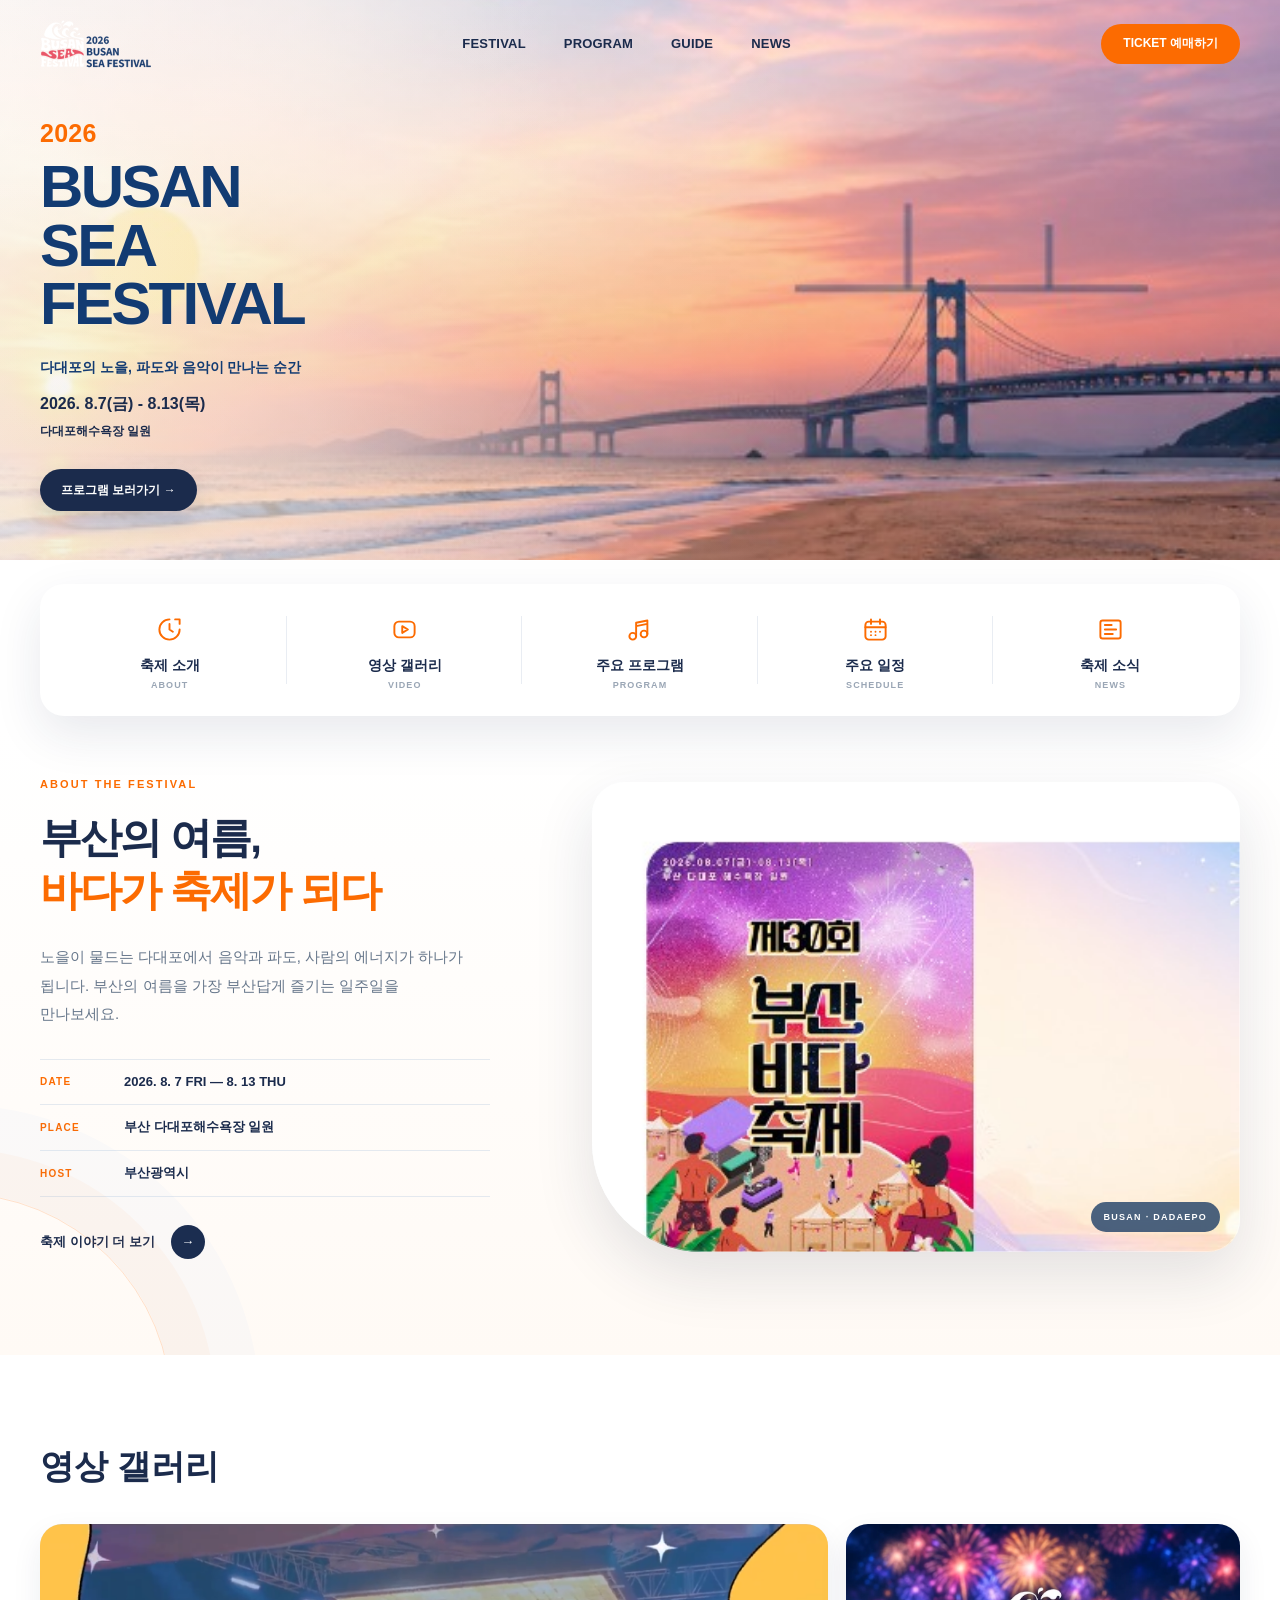
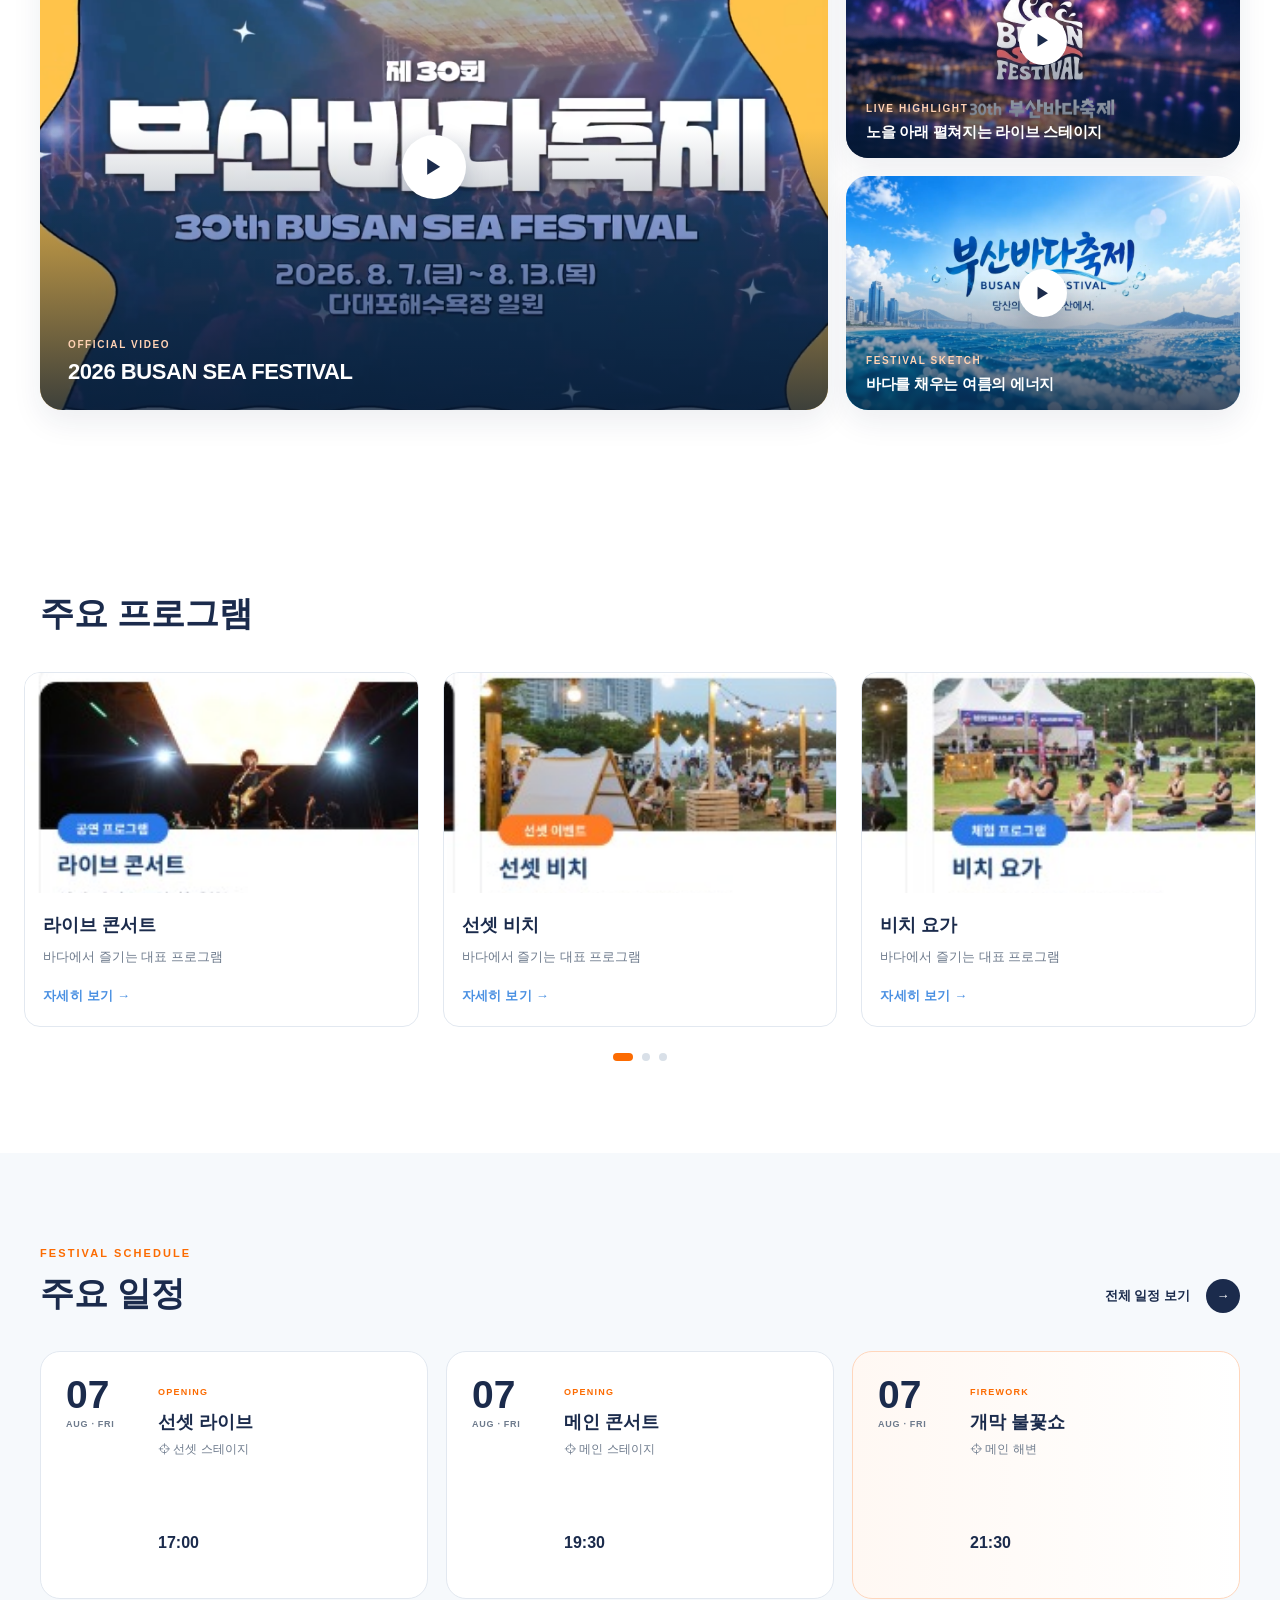
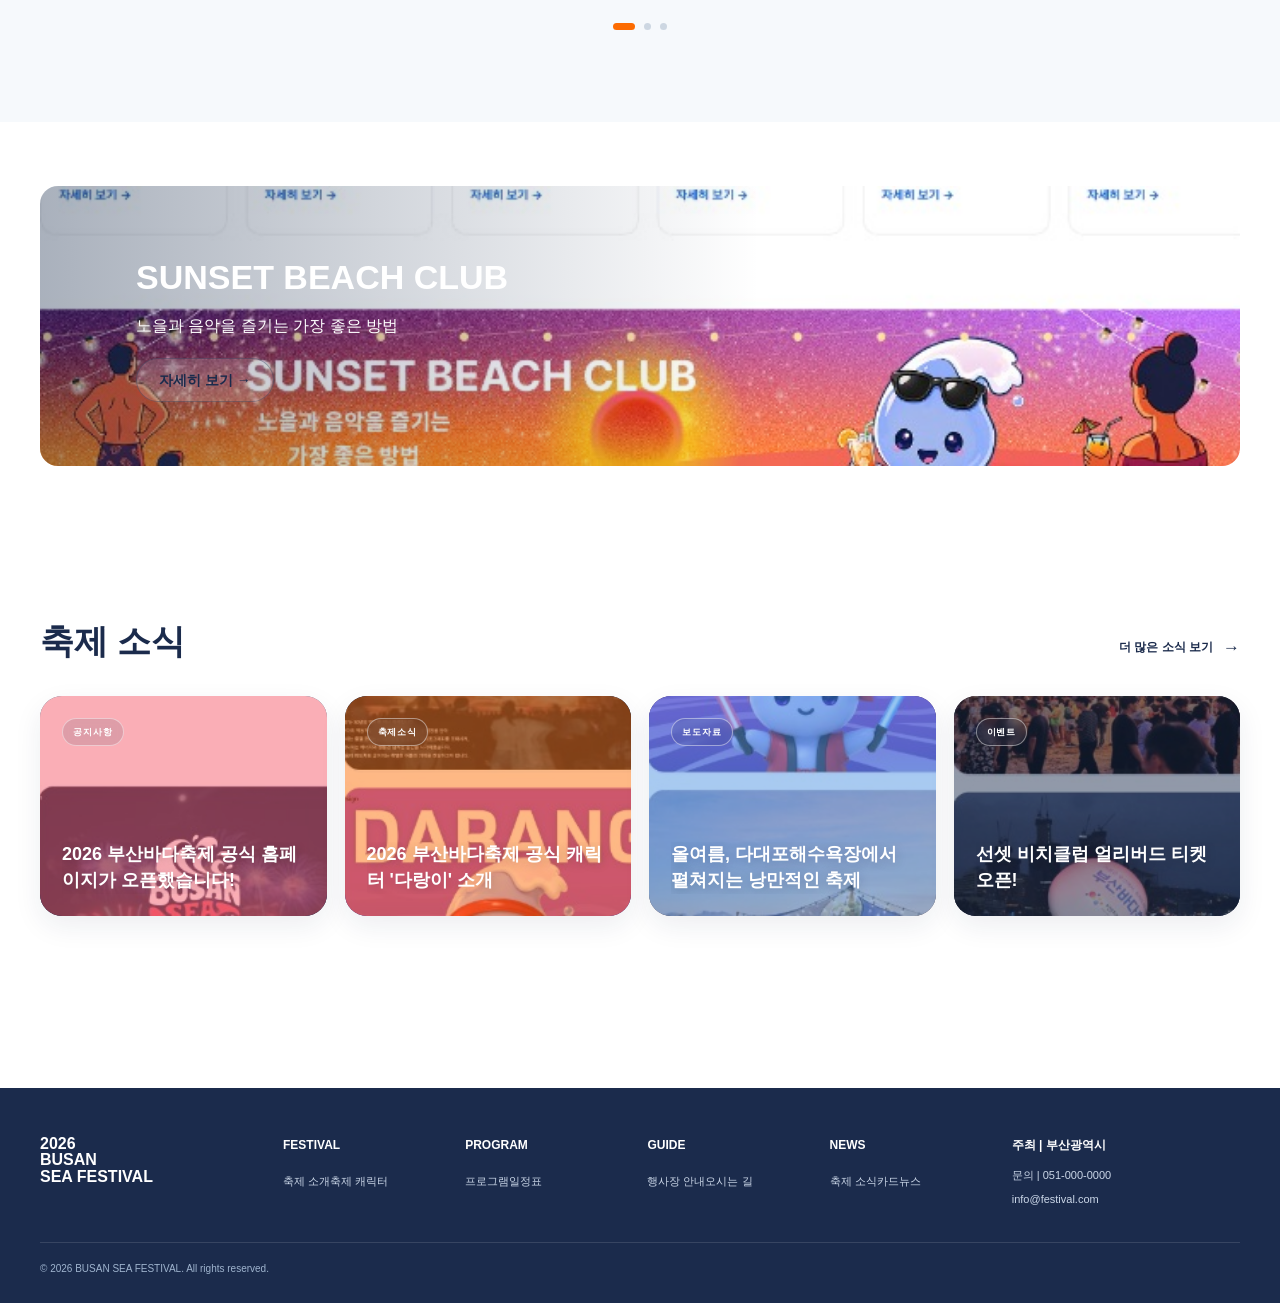
==== index.html @ eef2f8a3 "영상 올린거" ====
<!DOCTYPE html>
<html lang="ko">
<head>
<meta charset="UTF-8">
<meta name="viewport" content="width=device-width, initial-scale=1.0">
<link rel="icon" type="image/png" href="assets/favicon.png">
<title>2026 부산바다축제</title>
<link rel="stylesheet" href="css/main.css">
<meta name="description" content="2026 부산바다축제 공식 홍보 페이지. 다대포해수욕장에서 열리는 축제 일정, 프로그램, 교통, 티켓 및 최신 소식을 확인하세요.">
<meta property="og:title" content="2026 부산바다축제">
<meta property="og:description" content="2026 부산바다축제 공식 홍보 페이지. 다대포해수욕장에서 열리는 축제 일정, 프로그램, 교통, 티켓 및 최신 소식을 확인하세요.">
<meta property="og:type" content="website">
<meta property="og:site_name" content="2026 부산바다축제">
<meta property="og:url" content="https://jueunlee729.github.io/busan_sea_festival_web/">
<meta property="og:image" content="https://jueunlee729.github.io/busan_sea_festival_web/assets/hero-sunset.jpg">
<meta property="og:image:alt" content="2026 부산바다축제">
<meta name="theme-color" content="#1B2B4C">
</head>
<body>
<a class="skip-link" href="#main-content">본문 바로가기</a>

<header class="site-header">
  <div class="header-inner">
    <a class="brand brand--home" href="index.html">
      <img src="assets/header-logo.png" alt="2026 부산바다축제 로고">
    </a>
    <nav class="gnb"><a class="" href="festival.html">FESTIVAL</a><a class="" href="program.html">PROGRAM</a><a class="" href="guide.html">GUIDE</a><a class="" href="news.html">NEWS</a></nav>
    <div class="header-actions">
      <a class="btn btn--orange" href="ticket.html">TICKET 예매하기</a>
      <button class="menu-btn" aria-label="메뉴 열기">☰</button>
    </div>
  </div>
</header>
<main id="main-content" tabindex="-1">


<section class="hero home-hero">
  <div class="container hero-content">
    <div class="home-hero-copy">
      <div class="year">2026</div>
      <h1>BUSAN<br>SEA<br>FESTIVAL</h1>
      <p class="home-hero-tagline">다대포의 노을, 파도와 음악이 만나는 순간</p>
      <div class="hero-meta">2026. 8.7(금) - 8.13(목)</div>
      <p class="home-hero-place">다대포해수욕장 일원</p>
      <div class="hero-cta">
        <a class="btn btn--primary" href="program.html">프로그램 보러가기 →</a>
      </div>
    </div>
  </div>
</section>

<section class="quick-nav">
  <div class="container quick-grid">
    <a class="quick-item" href="#about"><div class="quick-icon"><svg viewBox="0 0 24 24" aria-hidden="true"><path d="M12 3a9 9 0 1 0 9 9"/><path d="M12 7v5l3 2M17 3h4v4"/></svg></div><span>축제 소개</span><small>ABOUT</small></a>
    <a class="quick-item" href="#video"><div class="quick-icon"><svg viewBox="0 0 24 24" aria-hidden="true"><rect x="3" y="5" width="18" height="14" rx="4"/><path d="m10 9 5 3-5 3Z"/></svg></div><span>영상 갤러리</span><small>VIDEO</small></a>
    <a class="quick-item" href="#programs"><div class="quick-icon"><svg viewBox="0 0 24 24" aria-hidden="true"><path d="M9 18V6l10-2v12M9 9l10-2"/><circle cx="6" cy="18" r="3"/><circle cx="16" cy="16" r="3"/></svg></div><span>주요 프로그램</span><small>PROGRAM</small></a>
    <a class="quick-item" href="#schedule"><div class="quick-icon"><svg viewBox="0 0 24 24" aria-hidden="true"><rect x="3" y="5" width="18" height="16" rx="3"/><path d="M8 3v4m8-4v4M3 10h18M8 14h.01M12 14h.01M16 14h.01M8 17h.01M12 17h.01"/></svg></div><span>주요 일정</span><small>SCHEDULE</small></a>
    <a class="quick-item" href="#news"><div class="quick-icon"><svg viewBox="0 0 24 24" aria-hidden="true"><path d="M5 4h14a2 2 0 0 1 2 2v12a2 2 0 0 1-2 2H5a2 2 0 0 1-2-2V6a2 2 0 0 1 2-2Z"/><path d="M7 8h6M7 12h10M7 16h7"/></svg></div><span>축제 소식</span><small>NEWS</small></a>
  </div>
</section>

<section class="section home-intro" id="about">
  <div class="container split home-intro-grid">
    <div class="home-intro-copy">
      <span class="section-kicker">ABOUT THE FESTIVAL</span>
      <h2 class="section-title">부산의 여름,<br><em>바다가 축제가 되다</em></h2>
      <p class="lead">노을이 물드는 다대포에서 음악과 파도, 사람의 에너지가 하나가 됩니다. 부산의 여름을 가장 부산답게 즐기는 일주일을 만나보세요.</p>
      <div class="info-list">
        <div class="info-row"><b>DATE</b><span>2026. 8. 7 FRI — 8. 13 THU</span></div>
        <div class="info-row"><b>PLACE</b><span>부산 다대포해수욕장 일원</span></div>
        <div class="info-row"><b>HOST</b><span>부산광역시</span></div>
      </div>
      <a class="intro-link" href="festival.html"><span>축제 이야기 더 보기</span><b aria-hidden="true">→</b></a>
    </div>
    <div class="image-panel home-intro-visual"><img src="assets/home-poster.jpg" alt="2026 부산바다축제 메인 포스터" loading="lazy"><span class="visual-caption">BUSAN · DADAEPO</span></div>
  </div>
</section>

<section class="section" id="video">
  <div class="container">
    <h2 class="section-title">영상 갤러리</h2>
    <div class="video-grid">
      <article class="video-card video-card--main" data-video-open data-video-src="assets/영상/261001_부산바다축제_이음팀.mp4" data-video-title="2026 BUSAN SEA FESTIVAL">
        <img src="assets/영상/영상썸네일-1.png" alt="2026 부산바다축제 공식 영상" loading="lazy">
        <div class="video-card__content"><span>OFFICIAL VIDEO</span><h3>2026 BUSAN SEA FESTIVAL</h3></div>
        <button class="play" type="button" aria-label="2026 부산바다축제 공식 영상 재생">▶</button>
      </article>
      <article class="video-card video-card--sub" data-video-open data-video-src="assets/영상/애니메이션_곽슬기.mp4" data-video-title="노을 아래 펼쳐지는 라이브 스테이지">
        <img src="assets/영상/영상썸네일-2.png" alt="선셋 라이브 스테이지 하이라이트" loading="lazy">
        <div class="video-card__content"><span>LIVE HIGHLIGHT</span><h3>노을 아래 펼쳐지는 라이브 스테이지</h3></div>
        <button class="play" type="button" aria-label="선셋 라이브 스테이지 영상 재생">▶</button>
      </article>
      <article class="video-card video-card--sub" data-video-open data-video-src="assets/영상/영상.mp4" data-video-title="바다를 채우는 여름의 에너지">
        <img src="assets/영상/영상썸네일-3.png" alt="부산바다축제 현장 하이라이트" loading="lazy">
        <div class="video-card__content"><span>FESTIVAL SKETCH</span><h3>바다를 채우는 여름의 에너지</h3></div>
        <button class="play" type="button" aria-label="부산바다축제 현장 영상 재생">▶</button>
      </article>
    </div>
  </div>
</section>

<section class="section" id="programs">
  <div class="container">
    <h2 class="section-title">주요 프로그램</h2>
    <div class="program-slider" data-program-slider>
      <div class="program-slider__viewport" data-program-viewport tabindex="0" aria-label="주요 프로그램 슬라이드">
        <div class="program-slide program-slide--cards" role="group" aria-label="프로그램 1부터 3까지">
          <article class="card program-card">
            <img src="assets/program-1.jpg" alt="라이브 콘서트" draggable="false" loading="lazy">
            <div class="body"><h3>라이브 콘서트</h3><p>바다에서 즐기는 대표 프로그램</p><a class="eyebrow" href="program.html#program-1" draggable="false">자세히 보기 →</a></div>
          </article>
          <article class="card program-card">
            <img src="assets/program-2.jpg" alt="선셋 비치" draggable="false" loading="lazy">
            <div class="body"><h3>선셋 비치</h3><p>바다에서 즐기는 대표 프로그램</p><a class="eyebrow" href="program.html#program-2" draggable="false">자세히 보기 →</a></div>
          </article>
          <article class="card program-card">
            <img src="assets/program-3.jpg" alt="비치 요가" draggable="false" loading="lazy">
            <div class="body"><h3>비치 요가</h3><p>바다에서 즐기는 대표 프로그램</p><a class="eyebrow" href="program.html#program-3" draggable="false">자세히 보기 →</a></div>
          </article>
        </div>
        <div class="program-slide program-slide--cards" role="group" aria-label="프로그램 4부터 6까지">
          <article class="card program-card">
            <img src="assets/program-4.jpg" alt="체험형 프로그램" draggable="false" loading="lazy">
            <div class="body"><h3>체험형 프로그램</h3><p>바다에서 즐기는 대표 프로그램</p><a class="eyebrow" href="program.html#program-4" draggable="false">자세히 보기 →</a></div>
          </article>
          <article class="card program-card">
            <img src="assets/program-5.jpg" alt="다대포 푸드존" draggable="false" loading="lazy">
            <div class="body"><h3>다대포 푸드존</h3><p>바다에서 즐기는 대표 프로그램</p><a class="eyebrow" href="program.html#program-5" draggable="false">자세히 보기 →</a></div>
          </article>
          <article class="card program-card">
            <img src="assets/program-6.jpg" alt="불꽃 이벤트" draggable="false" loading="lazy">
            <div class="body"><h3>불꽃 이벤트</h3><p>바다에서 즐기는 대표 프로그램</p><a class="eyebrow" href="program.html#program-6" draggable="false">자세히 보기 →</a></div>
          </article>
        </div>
        <div class="program-slide program-slide--cards" role="group" aria-label="프로그램 7부터 9까지">
          <article class="card program-card">
            <img src="assets/program-1.jpg" alt="비치 오프닝 퍼포먼스" draggable="false" loading="lazy">
            <div class="body"><h3>비치 오프닝</h3><p>여름 바다에서 시작하는 특별한 무대</p><a class="eyebrow" href="program.html#program-7" draggable="false">자세히 보기 →</a></div>
          </article>
          <article class="card program-card">
            <img src="assets/program-2.jpg" alt="선셋 DJ 파티" draggable="false" loading="lazy">
            <div class="body"><h3>선셋 DJ 파티</h3><p>노을과 음악이 함께하는 비치 파티</p><a class="eyebrow" href="program.html#program-8" draggable="false">자세히 보기 →</a></div>
          </article>
          <article class="card program-card">
            <img src="assets/program-3.jpg" alt="모닝 웰니스" draggable="false" loading="lazy">
            <div class="body"><h3>모닝 웰니스</h3><p>파도 소리와 함께 여는 건강한 아침</p><a class="eyebrow" href="program.html#program-9" draggable="false">자세히 보기 →</a></div>
          </article>
        </div>
      </div>
      <div class="program-slider__dots" aria-label="프로그램 슬라이드 페이지">
        <button class="program-slider__dot is-active" type="button" data-program-page="0" aria-label="첫 번째 프로그램 그룹" aria-current="true"></button>
        <button class="program-slider__dot" type="button" data-program-page="1" aria-label="두 번째 프로그램 그룹" aria-current="false"></button>
        <button class="program-slider__dot" type="button" data-program-page="2" aria-label="세 번째 프로그램 그룹" aria-current="false"></button>
      </div>
    </div>
  </div>
</section>

<section class="section home-schedule" id="schedule">
  <div class="container">
    <div class="home-section-head">
      <div>
        <span class="section-kicker">FESTIVAL SCHEDULE</span>
        <h2 class="section-title">주요 일정</h2>
      </div>
      <a class="intro-link" href="program.html#schedule"><span>전체 일정 보기</span><b aria-hidden="true">→</b></a>
    </div>
    <div class="home-schedule-slider" data-home-schedule-slider>
      <div class="home-schedule-slider__viewport" data-home-schedule-viewport tabindex="0" aria-label="주요 일정 슬라이드"></div>
      <div class="home-schedule-slider__dots" data-home-schedule-dots aria-label="주요 일정 슬라이드 페이지"></div>
    </div>
  </div>
</section>

<section class="section--tight">
  <div class="container promo-banner">
    <img src="assets/sunset-banner.jpg" alt="Sunset Beach Club" loading="lazy">
    <div class="overlay"><div><h2>SUNSET BEACH CLUB</h2><p>노을과 음악을 즐기는 가장 좋은 방법</p><a class="btn btn--ghost" href="ticket.html">자세히 보기 →</a></div></div>
  </div>
</section>

<section class="section home-news" id="news">
  <div class="container">
    <div class="home-news__head">
      <h2 class="section-title">축제 소식</h2>
      <a class="home-news__more" href="news.html">더 많은 소식 보기 <span aria-hidden="true">→</span></a>
    </div>
    <div class="home-news__grid">
      <a class="home-news-card home-news-card--coral" href="news.html">
        <img src="assets/news-1.jpg" alt="2026 부산바다축제 공식 홈페이지 오픈 소식" loading="lazy">
        <span class="home-news-card__overlay" aria-hidden="true"></span>
        <span class="home-news-card__content"><span class="home-news-card__category">공지사항</span><strong>2026 부산바다축제 공식 홈페이지가 오픈했습니다!</strong></span>
      </a>
      <a class="home-news-card home-news-card--orange" href="뉴스상세페이지/news-detail-02.html">
        <img src="assets/news-2.jpg" alt="2026 부산바다축제 공식 캐릭터 다랑이 소개" loading="lazy">
        <span class="home-news-card__overlay" aria-hidden="true"></span>
        <span class="home-news-card__content"><span class="home-news-card__category">축제소식</span><strong>2026 부산바다축제 공식 캐릭터 '다랑이' 소개</strong></span>
      </a>
      <a class="home-news-card home-news-card--blue" href="news.html">
        <img src="assets/news-3.jpg" alt="다대포해수욕장에서 펼쳐지는 부산바다축제" loading="lazy">
        <span class="home-news-card__overlay" aria-hidden="true"></span>
        <span class="home-news-card__content"><span class="home-news-card__category">보도자료</span><strong>올여름, 다대포해수욕장에서 펼쳐지는 낭만적인 축제</strong></span>
      </a>
      <a class="home-news-card home-news-card--navy" href="news.html">
        <img src="assets/news-4.jpg" alt="선셋 비치클럽 얼리버드 티켓 오픈" loading="lazy">
        <span class="home-news-card__overlay" aria-hidden="true"></span>
        <span class="home-news-card__content"><span class="home-news-card__category">이벤트</span><strong>선셋 비치클럽 얼리버드 티켓 오픈!</strong></span>
      </a>
    </div>
  </div>
</section>


</main>
<footer class="footer">
  <div class="container">
    <div class="footer-grid">
      <div class="footer-brand">2026<br>BUSAN<br>SEA FESTIVAL</div>
      <div><h4>FESTIVAL</h4><a href="festival.html">축제 소개</a><a href="festival.html#character">축제 캐릭터</a></div>
      <div><h4>PROGRAM</h4><a href="program.html">프로그램</a><a href="program.html#schedule">일정표</a></div>
      <div><h4>GUIDE</h4><a href="guide.html">행사장 안내</a><a href="guide.html#transport">오시는 길</a></div>
      <div><h4>NEWS</h4><a href="news.html">축제 소식</a><a href="news.html">카드뉴스</a></div>
      <div><h4>주최 | 부산광역시</h4><p>문의 | 051-000-0000</p><p>info@festival.com</p></div>
    </div>
    <div class="copy">© 2026 BUSAN SEA FESTIVAL. All rights reserved.</div>
  </div>
</footer>

<div class="home-video-modal" data-home-video-modal hidden>
  <div class="home-video-modal__backdrop" data-home-video-close></div>
  <div class="home-video-modal__dialog" role="dialog" aria-modal="true" aria-labelledby="home-video-modal-title">
    <div class="home-video-modal__header">
      <h2 id="home-video-modal-title" data-home-video-title></h2>
      <button type="button" class="home-video-modal__close" data-home-video-close aria-label="영상 닫기">×</button>
    </div>
    <div class="home-video-modal__player">
      <video data-home-video-player controls playsinline preload="metadata"></video>
    </div>
  </div>
</div>

<script src="js/main.js?v=schedule-data"></script>
</body>
</html>
---- css/main.css ----
:root{

  /* 제목, 본문 주요 텍스트 */

  --navy:#1B2B4C;  
  --navy-2:var(--navy);

  /* 링크, 서브 포인트 */

  --blue:#4A90E2;
  --blue-soft:#EEF6FF;

  /* 버튼, 중요 일정, 강조 */ 

  --orange: #FC6B01;

  /* 메인 포인트 */

 --coral: #F45667; 
  
  --green:#20A86B;
  --purple:#7A5BD2;

  --text:#203047;
  --muted:#6D7A8C;
  --border:#E2E8F0;
  --surface:#F8FAFC;
  --white:#fff;
      
      
  --max:1200px;
  --radius:18px;
  --shadow:0 12px 32px rgba(27,43,76,.08);

}

/* HOME news cards */
.home-news__head{display:flex;align-items:flex-end;justify-content:space-between;gap:28px;margin-bottom:34px}
.home-news__head .section-title{margin:0}
.home-news__more{display:inline-flex;align-items:center;gap:10px;color:var(--navy);font-size:12px;font-weight:900;white-space:nowrap}
.home-news__more span{font-size:17px;transition:transform .2s ease}
.home-news__grid{display:grid;grid-template-columns:repeat(4,minmax(0,1fr));gap:18px}
.home-news-card{position:relative;isolation:isolate;height:220px;overflow:hidden;border-radius:22px;background:var(--navy);box-shadow:0 10px 28px rgba(27,43,76,.08);transition:transform .25s ease,box-shadow .25s ease}
.home-news-card img{width:100%;height:100%;object-fit:cover;transition:transform .4s ease}
.home-news-card__overlay{position:absolute;z-index:1;inset:0;background:color-mix(in srgb,var(--news-accent) 48%,transparent);transition:background .25s ease}
.home-news-card--coral{--news-accent:var(--coral)}
.home-news-card--orange{--news-accent:var(--orange)}
.home-news-card--blue{--news-accent:var(--blue)}
.home-news-card--navy{--news-accent:var(--navy)}
.home-news-card__content{position:absolute;z-index:2;inset:0;display:flex;flex-direction:column;justify-content:space-between;padding:22px;color:#fff}
.home-news-card__category{align-self:flex-start;padding:6px 10px;border:1px solid rgba(255,255,255,.45);border-radius:999px;background:rgba(27,43,76,.12);font-size:9px;font-weight:900;letter-spacing:.1em;backdrop-filter:blur(5px)}
.home-news-card strong{display:-webkit-box;overflow:hidden;-webkit-box-orient:vertical;-webkit-line-clamp:3;font-size:18px;line-height:1.42;text-shadow:0 2px 12px rgba(7,24,47,.22)}
@media (hover:hover) and (pointer:fine){
  .home-news__more:hover span{transform:translateX(4px)}
  .home-news-card:hover{transform:translateY(-4px);box-shadow:0 17px 38px rgba(27,43,76,.14)}
  .home-news-card:hover img{transform:scale(1.035)}
  .home-news-card:hover .home-news-card__overlay{background:color-mix(in srgb,var(--news-accent) 55%,transparent)}
}
@media (max-width:1024px){
  .home-news__grid{grid-template-columns:repeat(2,minmax(0,1fr));gap:16px}
}
@media (max-width:768px){
  .home-news-card__content{padding:20px}
}
@media (max-width:480px){
  .home-news__head{align-items:flex-start;flex-direction:column;gap:15px;margin-bottom:24px}
  .home-news__grid{gap:11px}
  .home-news-card{height:205px;border-radius:18px}
  .home-news-card__content{padding:15px}
  .home-news-card__category{padding:5px 8px;font-size:8px}
  .home-news-card strong{font-size:14px;line-height:1.38}
}

*{box-sizing:border-box}
html{scroll-behavior:smooth}
body{
  margin:0;
  color:var(--text);
  font-family:Pretendard,"Noto Sans KR","Apple SD Gothic Neo",Arial,sans-serif;
  background:#fff;
  line-height:1.6;
}
img{display:block;max-width:100%}
a{text-decoration:none;color:inherit}
button,input,select{font:inherit}
button{cursor:pointer}

.container{width:min(var(--max),calc(100% - 48px));margin-inline:auto}
.section{padding:92px 0}
.section--tight{padding:64px 0}
.section-title{font-size:34px;line-height:1.15;margin:0 0 38px;color:var(--navy);font-weight:800}
.section-title::after{
  display:none;
}
.eyebrow{font-size:13px;font-weight:800;color:var(--blue);letter-spacing:.02em}
.lead{font-size:18px;color:var(--muted);max-width:720px}
.muted{color:var(--muted)}
.card{
  background:#fff;border:1px solid var(--border);border-radius:16px;
  overflow:hidden;transition:.2s ease;
}
.card:hover{transform:translateY(-3px);box-shadow:var(--shadow)}
.btn{
  display:inline-flex;align-items:center;justify-content:center;gap:8px;
  min-height:44px;padding:0 22px;border-radius:999px;border:1px solid transparent;
  font-weight:800;font-size:14px;transition:.2s ease;
}
.btn--primary{background:var(--navy);color:#fff}
.btn--orange{background:var(--orange);color:#fff}
.btn--outline{border-color:var(--blue);color:var(--blue);background:#fff}
.btn--ghost{border-color:rgba(27,43,76,.35);color:var(--navy);background:rgba(255,255,255,.16)}
.btn:hover{filter:brightness(.97);transform:translateY(-1px)}

.site-header{
  position:absolute;inset:0 0 auto;z-index:20;height:80px;color:var(--navy-2)
}
.header-inner{
  width:min(var(--max),calc(100% - 48px));height:80px;margin:auto;
  display:flex;align-items:center;justify-content:space-between;gap:32px
}
.brand{display:flex;align-items:center;gap:10px;font-size:12px;font-weight:900;line-height:1.05}
.brand img{width:66px;height:46px;object-fit:cover;object-position:left top;border-radius:3px}
.gnb{display:flex;align-items:center;gap:46px;font-size:14px;font-weight:800}
.gnb a{position:relative}
.gnb a.active::after{content:"";position:absolute;left:0;right:0;bottom:-8px;height:2px;background:currentColor}
.header-actions{display:flex;align-items:center;gap:16px}
.menu-btn{
  display:none;width:44px;height:44px;border:0;background:transparent;color:var(--navy);
  font-size:24px
}

.hero{
  min-height:520px;position:relative;display:flex;align-items:center;
  background:
    linear-gradient(90deg,rgba(255,255,255,.18),rgba(255,255,255,.02)),
    url("../assets/hero-sunset.jpg") center/cover no-repeat;
  overflow:hidden
}
.hero::before{
  content:"";position:absolute;inset:0;
  background:linear-gradient(90deg,rgba(255,235,218,.48) 0%,rgba(255,255,255,0) 55%)
}
.hero-content{position:relative;z-index:2;padding-top:60px}
.hero h1{margin:0;color:var(--navy-2);font-size:72px;line-height:.95;font-weight:900;letter-spacing:-.04em}
.hero .year{color:var(--orange);font-size:30px;font-weight:900;margin-bottom:12px}
.hero p{font-weight:700;color:var(--navy-2)}
.hero-meta{font-size:18px;font-weight:900;color:var(--navy-2)}
.hero-cta{margin-top:24px}
.sub-hero{min-height:440px}
.sub-hero h1{font-size:64px;line-height:1}
.sub-hero .hero-copy{max-width:540px;margin-top:24px}
.breadcrumb{margin-top:34px;font-size:12px;font-weight:800;color:var(--navy-2)}

.quick-nav{
  margin-top:-2px;padding:34px 0;background:#fff
}
.quick-grid{
  border:1px solid var(--border);border-radius:18px;display:grid;grid-template-columns:repeat(6,1fr);
  padding:22px;gap:0;background:#fff
}
.quick-item{text-align:center;padding:16px 10px;border-right:1px solid var(--border);font-size:12px;font-weight:800}
.quick-item:last-child{border-right:0}
.quick-icon{font-size:24px;color:var(--blue);margin-bottom:5px}

.split{display:grid;grid-template-columns:1fr 1.45fr;gap:70px;align-items:center}
.split--reverse{grid-template-columns:1.45fr 1fr}
.info-list{display:grid;gap:12px;margin:30px 0}
.info-row{display:grid;grid-template-columns:64px 1fr;gap:10px;font-size:14px}
.info-row b{color:var(--navy)}
.image-panel{border-radius:28px;overflow:hidden;background:var(--surface)}
.image-panel img{width:100%;height:100%;object-fit:cover}

.video-grid{display:grid;grid-template-columns:minmax(0,2fr) minmax(280px,1fr);grid-template-rows:repeat(2,minmax(0,1fr));height:clamp(430px,38vw,500px);gap:18px}
.video-card{
  position:relative;overflow:hidden;border-radius:22px;background:#eaf0f6;
  box-shadow:0 12px 30px rgba(27,43,76,.08);
  transition:transform .28s ease,box-shadow .28s ease
}
.video-card--main{grid-row:1/3}
.video-card[data-video-open]{cursor:pointer}
.home-video-modal[hidden]{display:none}
.home-video-modal{position:fixed;inset:0;z-index:1200;display:grid;place-items:center}
.home-video-modal__backdrop{position:absolute;inset:0;background:rgba(8,19,39,.82)}
.home-video-modal__dialog{position:relative;width:calc(100% - 24px);max-width:1000px;max-height:calc(100vh - 24px);max-height:calc(100dvh - 24px);overflow:auto;border-radius:18px;background:var(--navy);color:#fff}
.home-video-modal__header{display:flex;align-items:center;justify-content:space-between;gap:16px;padding:12px 20px}
.home-video-modal__header h2{margin:0;min-width:0;font-size:18px;overflow-wrap:anywhere}
.home-video-modal__close{flex:0 0 44px;width:44px;height:44px;border:0;border-radius:50%;background:transparent;color:#fff;font-size:30px}
.home-video-modal__player video{display:block;width:100%;aspect-ratio:16/9;background:#000;object-fit:contain}
body.home-video-modal-open{overflow:hidden}
.video-card::after{
  content:"";position:absolute;inset:0;
  background:linear-gradient(180deg,transparent 42%,rgba(7,27,54,.78) 100%);
  pointer-events:none
}
.video-card img{width:100%;height:100%;object-fit:cover;transition:transform .5s ease}
.video-card__content{position:absolute;z-index:2;left:28px;right:28px;bottom:24px;color:#fff}
.video-card__content span{display:block;margin-bottom:5px;color:#ffd2b4;font-size:10px;font-weight:900;letter-spacing:.16em}
.video-card__content h3{margin:0;font-size:22px;line-height:1.3;letter-spacing:-.02em}
.video-card--sub .video-card__content{left:20px;right:20px;bottom:17px}
.video-card--sub .video-card__content h3{font-size:15px}
.play{
  position:absolute;z-index:3;inset:50% auto auto 50%;transform:translate(-50%,-50%);
  display:grid;width:48px;height:48px;padding:0;place-items:center;
  border:0;border-radius:50%;background:#fff;color:var(--navy);font-size:16px;
  box-shadow:0 10px 26px rgba(8,31,63,.2);transition:transform .25s ease,background .25s ease,color .25s ease
}
.video-card--main .play{width:64px;height:64px;font-size:20px}
@media (hover:hover) and (pointer:fine){
  .video-card:hover{transform:translateY(-4px);box-shadow:0 18px 38px rgba(27,43,76,.14)}
  .video-card:hover img{transform:scale(1.035)}
  .video-card:hover .play{transform:translate(-50%,-50%) scale(1.04);background:var(--orange);color:#fff}
}

.grid-3{display:grid;grid-template-columns:repeat(3,1fr);gap:24px}
.grid-4{display:grid;grid-template-columns:repeat(4,1fr);gap:22px}
.grid-6{display:grid;grid-template-columns:repeat(6,1fr);gap:18px}

.program-card img{width:100%;height:165px;object-fit:cover}
.program-card .body{padding:18px}
.program-card h3{margin:0 0 8px;color:var(--navy);font-size:18px}
.program-card p{margin:0 0 14px;color:var(--muted);font-size:13px}
.program-card .meta{display:flex;gap:12px;flex-wrap:wrap;font-size:11px;color:var(--muted)}
.program-slider{
  position:relative;
  width:min(1400px,calc(100vw - 48px));
  margin-left:50%;
  transform:translateX(-50%)
}
.program-slider__viewport{
  display:flex;overflow-x:auto;scroll-snap-type:x mandatory;scroll-behavior:smooth;
  scrollbar-width:none;cursor:grab;touch-action:pan-y;overscroll-behavior-x:contain
}
.program-slider__viewport::-webkit-scrollbar{display:none}
.program-slider__viewport.is-dragging{cursor:grabbing;scroll-behavior:auto;user-select:none}
.program-slide{flex:0 0 100%;min-width:0;scroll-snap-align:start;scroll-snap-stop:always}
.program-slide--cards{display:grid;grid-template-columns:repeat(3,minmax(0,1fr));gap:24px}
.program-slide--cards .program-card img{height:220px}
.program-slide img,.program-slide a{-webkit-user-drag:none;user-select:none}
.program-slider__dots{display:flex;justify-content:center;align-items:center;gap:9px;margin-top:26px}
.program-slider__dot{
  width:8px;height:8px;padding:0;border:0;border-radius:50%;background:#d9e0e8;
  transition:width .2s ease,background .2s ease,transform .2s ease
}
.program-slider__dot.is-active{width:20px;border-radius:999px;background:var(--orange)}
.program-slider__dot:focus-visible{outline:2px solid var(--navy);outline-offset:4px}

.promo-banner{border-radius:18px;overflow:hidden;position:relative}

.promo-banner img{width:100%;height:280px;object-fit:cover; transition:transform .6s ease;}
.promo-banner:hover img{transform:scale(1.025);}
.promo-banner .overlay{position:absolute;inset:0;display:flex;align-items:center;padding:0 8%;color:#fff;background:linear-gradient(90deg,rgba(10,31,64,.35),transparent 60%) ;transition:background .3s ease;}
.promo-banner:hover .overlay{background:linear-gradient(90deg, rgba(27,43,76,.55), rgba(27,43,76,.08) 70% );}


.promo-banner a b{display:inline-block;transition:transform .25s ease;}
.promo-banner:hover a b{transform:translateX(5px);}


.promo-banner h2{font-size:34px;margin:0 0 8px}
.promo-banner p{margin:0 0 20px}

.schedule-row{display:grid;grid-template-columns:repeat(6,1fr);gap:16px}
.schedule-item{padding:18px;border:1px solid var(--border);border-radius:14px}
.schedule-item .time{font-weight:900;color:var(--navy);font-size:13px}
.schedule-item h4{margin:10px 0 6px;color:var(--navy)}
.schedule-item p{margin:0;color:var(--muted);font-size:12px}

.footer{
  background:var(--navy-2);color:#fff;padding:48px 0 26px;margin-top:80px
}
.footer-grid{display:grid;grid-template-columns:1.4fr repeat(4,1fr) 1.5fr;gap:30px}
.footer h4{font-size:12px;margin:0 0 12px}
.footer a,.footer p{font-size:11px;color:#cbd7e8;margin:7px 0}
.footer-brand{font-weight:900;line-height:1.05}
.copy{border-top:1px solid rgba(255,255,255,.12);padding-top:18px;margin-top:26px;font-size:10px;color:#9fb4ce}

/* Festival */
.feature-photo{height:500px}
.character-sheet{background:#f2f0ff;padding:12px;border-radius:14px}
.leaflet-grid{display:grid;grid-template-columns:1fr 1fr;gap:42px}
.leaflet-grid img{border-radius:10px}

/* Program */
.category-grid{display:grid;grid-template-columns:repeat(5,1fr);gap:18px}
.category{
  border:1px solid var(--border);border-radius:12px;padding:24px 12px;text-align:center;
  background:#fff;font-size:13px;font-weight:800;color:var(--navy)
}
.category.active{border-color:var(--orange);background:#fff9f4}
.category i{display:block;font-style:normal;font-size:26px;color:var(--blue);margin-bottom:8px}
.program-more-wrap{display:flex;justify-content:center;margin-top:36px}
.program-more-wrap[hidden]{display:none}
.program-more-btn{gap:10px;min-width:174px;justify-content:center}
.program-more-btn span{font-size:15px;transition:transform .2s ease}
.program-more-btn:hover span{transform:translateY(2px)}
#program-list .program-card{scroll-margin-top:110px}
#program-list .program-card.is-revealing{animation:programReveal .42s ease both}
#program-list .program-card.is-hash-target{animation:programTargetHighlight 1.35s ease}
#schedule{scroll-margin-top:100px}
.festival-schedule__tabs{
  display:grid;
  grid-template-columns:repeat(7,minmax(0,1fr));
  gap:10px;
}
.festival-date-tab{
  position:relative;
  min-width:0;
  padding:16px 8px 14px;
  border:1px solid var(--border);
  border-radius:16px;
  color:var(--navy);
  background:#fff;
  text-align:center;
  transition:background .2s ease,color .2s ease,border-color .2s ease,transform .2s ease,box-shadow .2s ease;
}
.festival-date-tab strong,.festival-date-tab span,.festival-date-tab small{display:block}
.festival-date-tab strong{font-size:17px;line-height:1}
.festival-date-tab span{margin-top:7px;color:var(--muted);font-size:9px;font-weight:900;letter-spacing:.12em}
.festival-date-tab small{min-height:10px;margin-top:7px;color:var(--orange);font-size:8px;font-weight:900;letter-spacing:.08em}
.festival-date-tab i{
  position:absolute;
  top:9px;
  right:10px;
  width:6px;
  height:6px;
  border-radius:50%;
  background:var(--orange);
}
.festival-date-tab.is-active{
  border-color:var(--navy);
  color:#fff;
  background:var(--navy);
  box-shadow:0 10px 24px rgba(27,43,76,.16);
}
.festival-date-tab.is-active span{color:#dbe7f5}
.festival-date-tab.is-active small{color:#ffb178}
.festival-date-tab.is-active i{box-shadow:0 0 0 4px rgba(252,107,1,.18)}
.festival-schedule__panel{
  margin-top:24px;
  padding:30px 34px;
  border:1px solid var(--border);
  border-radius:24px;
  background:#fff;
  box-shadow:0 18px 46px rgba(27,43,76,.06);
}
.festival-schedule__panel.is-entering{animation:schedulePanelIn .32s ease both}
.festival-day-heading{display:flex;align-items:flex-end;justify-content:space-between;gap:24px;padding-bottom:22px;border-bottom:1px solid var(--border)}
.festival-day-heading__date{display:flex;align-items:baseline;gap:12px;color:var(--navy)}
.festival-day-heading__date strong{font-size:31px;line-height:1}
.festival-day-heading__date span{font-size:11px;font-weight:900;letter-spacing:.14em}
.festival-day-heading p{margin:0;color:var(--muted);font-size:13px;font-weight:700}
.festival-timeline{position:relative;padding-top:8px}
.festival-timeline::before{content:"";position:absolute;top:28px;bottom:22px;left:109px;width:1px;background:#dfe8f1}
.festival-timeline__item{position:relative;display:grid;grid-template-columns:88px minmax(0,1fr);gap:42px;padding:20px 0}
.festival-timeline__item::before{
  content:"";
  position:absolute;
  top:27px;
  left:105px;
  width:9px;
  height:9px;
  border:3px solid #fff;
  border-radius:50%;
  background:var(--blue);
  box-shadow:0 0 0 1px #cbd9e8;
}
.festival-timeline__item.is-featured::before{background:var(--orange)}
.festival-timeline__time{color:var(--navy);font-size:15px;font-weight:900;line-height:1.4;text-align:right}
.festival-timeline__content{padding-left:4px}
.festival-timeline__badge{display:inline-block;margin-bottom:6px;color:var(--orange);font-size:8px;font-weight:900;letter-spacing:.12em}
.festival-timeline__content h3{margin:0 0 5px;color:var(--navy-2);font-size:17px}
.festival-timeline__content p{margin:0;color:var(--muted);font-size:12px;line-height:1.6}
@keyframes schedulePanelIn{
  from{opacity:.35;transform:translateY(6px)}
  to{opacity:1;transform:translateY(0)}
}
@keyframes programReveal{
  from{opacity:0;transform:translateY(16px)}
  to{opacity:1;transform:translateY(0)}
}
@keyframes programTargetHighlight{
  0%,100%{border-color:var(--border);box-shadow:none}
  18%,72%{border-color:rgba(252,107,1,.82);box-shadow:0 0 0 4px rgba(252,107,1,.12),0 14px 34px rgba(27,43,76,.12)}
}

/* Guide */
.guide-venue__intro{margin:12px 0 0;color:var(--muted);font-size:15px}
.guide-venue-map{margin-top:30px;overflow:hidden;border:1px solid var(--border);border-radius:22px;background:#fff;box-shadow:0 14px 36px rgba(27,43,76,.09)}
.guide-venue-map img{display:block;width:100%;height:auto}
.guide-venue-info{display:grid;grid-template-columns:repeat(4,minmax(0,1fr));gap:14px;margin-top:20px}
.guide-venue-card{display:grid;grid-template-columns:34px minmax(0,1fr);gap:11px;align-items:start;padding:20px 18px;border:1px solid var(--border);border-radius:16px;background:#fff}
.guide-venue-card__icon{display:grid;width:32px;height:32px;place-items:center;border-radius:50%;background:var(--blue-soft);color:var(--blue);font-size:17px;font-weight:800}
.guide-venue-card h3{margin:1px 0 7px;color:var(--navy);font-size:14px}
.guide-venue-card p{margin:0;color:var(--muted);font-size:12px;line-height:1.6;overflow-wrap:anywhere}
.guide-venue__actions{display:flex;justify-content:flex-end;margin-top:22px}
.guide-map-modal{position:fixed;inset:0;z-index:1000;display:grid;place-items:center;padding:32px;background:rgba(8,19,39,.82)}
.guide-map-modal[hidden]{display:none}
.guide-map-modal__dialog{position:relative;display:grid;width:min(90vw,1400px);max-height:calc(100vh - 64px);place-items:center}
.guide-map-modal__dialog img{display:block;width:100%;height:auto;max-height:calc(100vh - 64px);object-fit:contain}
.guide-map-modal__close{position:absolute;top:10px;right:10px;z-index:1;display:grid;width:42px;height:42px;place-items:center;border:0;border-radius:50%;background:rgba(27,43,76,.9);color:#fff;font-size:28px;line-height:1;box-shadow:0 6px 18px rgba(0,0,0,.2)}
body.guide-map-modal-open{overflow:hidden}
.guide-notice-popup{position:fixed;inset:0;z-index:1100;display:grid;place-items:center;padding:20px;background:rgba(16,29,54,.76);backdrop-filter:blur(4px)}
.guide-notice-popup[hidden]{display:none}
.guide-notice-popup__panel{display:grid;grid-template-rows:auto minmax(0,1fr) auto;width:min(600px,calc(100vw - 40px));max-height:calc(100vh - 40px);overflow:hidden;border-radius:24px;background:#fff;box-shadow:0 24px 70px rgba(8,19,39,.28)}
.guide-notice-popup__header{display:flex;align-items:center;justify-content:space-between;gap:20px;padding:20px 24px 16px}
.guide-notice-popup__header h2{margin:0;color:var(--navy);font-size:24px}
.guide-notice-popup__close{display:grid;flex:0 0 44px;width:44px;height:44px;place-items:center;border:0;border-radius:50%;background:var(--navy);color:#fff;font-size:28px;line-height:1}
.guide-notice-popup__content{min-height:0;overflow-y:auto;padding:0 24px;overscroll-behavior:contain}
.guide-notice-popup__image{display:block;width:100%;height:auto;border-radius:16px}
.guide-notice-popup__content p{margin:16px 0 4px;color:var(--muted);font-size:14px;line-height:1.65}
.guide-notice-popup__footer{display:flex;align-items:center;justify-content:space-between;gap:20px;padding:18px 24px 22px}
.guide-notice-popup__hide{display:flex;align-items:center;gap:9px;color:var(--navy);font-size:13px;font-weight:700;cursor:pointer}
.guide-notice-popup__hide input{width:18px;height:18px;margin:0;accent-color:var(--orange)}
.guide-notice-popup__footer .btn{min-width:96px;text-align:center}
body.guide-notice-popup-open{overflow:hidden}
.guide-transport__intro{margin:12px 0 0;color:var(--muted);font-size:15px}
.guide-transport__map{height:460px;margin-top:30px;overflow:hidden;border:1px solid var(--border);border-radius:20px;background:var(--blue-soft);box-shadow:0 12px 30px rgba(27,43,76,.08)}
.guide-transport__map iframe{display:block;width:100%;height:100%;border:0}
.guide-transport__cards{display:grid;grid-template-columns:repeat(4,minmax(0,1fr));gap:14px;margin-top:20px}
.guide-transport-card{--transport-accent:var(--blue);padding:20px 18px;border:1px solid var(--border);border-radius:16px;background:#fff}
.guide-transport-card:nth-child(2){--transport-accent:var(--orange)}
.guide-transport-card:nth-child(3){--transport-accent:var(--coral)}
.guide-transport-card:nth-child(4){--transport-accent:var(--navy)}
.guide-transport-card__icon{display:grid;width:32px;height:32px;margin-bottom:16px;place-items:center;border-radius:50%;background:color-mix(in srgb,var(--transport-accent) 12%,white);color:var(--transport-accent);font-size:12px;font-weight:900}
.guide-transport-card h3{margin:0 0 13px;color:var(--transport-accent);font-size:13px}
.guide-transport-card strong{display:block;color:var(--navy);font-size:14px;line-height:1.45;overflow-wrap:anywhere}
.guide-transport-card p{margin:6px 0 0;color:var(--muted);font-size:12px;line-height:1.55}
.guide-transport__actions{display:flex;justify-content:flex-end;margin-top:22px}
.transport{display:grid;grid-template-columns:1fr 1fr 1fr 1fr;gap:18px}
.transport-card{padding:22px;border:1px solid #9ddbbd;border-radius:12px}
.transport-card h4{color:var(--green);margin:0 0 8px}
.transport-card p{font-size:12px;color:var(--muted)}
.notice-columns{display:grid;grid-template-columns:1fr .8fr;gap:60px}
.notice-cards{display:grid;grid-template-columns:1fr 1fr;gap:18px}
.notice-card{padding:22px;border:1px solid #9ddbbd;border-radius:12px}
.refund{display:flex;justify-content:center}
.refund img{width:min(650px,100%);border-radius:12px}

/* News */
.news-controls{display:flex;flex-wrap:wrap;gap:14px;align-items:center;margin:35px 0}
.tabs{display:flex;gap:10px;flex-wrap:wrap;flex:1}
.tab{border:1px solid var(--border);background:#fff;border-radius:999px;padding:10px 22px;font-weight:800;font-size:12px;white-space:nowrap}
.tab.active{background:var(--navy);color:#fff;border-color:var(--navy)}
.search{display:flex;gap:10px;position:relative}
.search input{width:230px;min-width:0;height:44px;border:1px solid var(--border);border-radius:999px;padding:0 18px;background:#fff}
.news-sort{position:relative;width:116px}
.news-sort__toggle{display:flex;align-items:center;justify-content:space-between;width:100%;height:44px;padding:0 15px;border:1px solid var(--border);border-radius:999px;background:#fff;color:var(--navy);font-size:12px;font-weight:800}
.news-sort__toggle i{font-style:normal;font-size:15px;transition:transform .2s ease}
.news-sort__toggle[aria-expanded="true"] i{transform:rotate(180deg)}
.news-sort__menu{position:absolute;z-index:10;top:calc(100% + 7px);right:0;width:100%;padding:6px;border:1px solid var(--border);border-radius:14px;background:#fff;box-shadow:0 12px 28px rgba(27,43,76,.13)}
.news-sort__menu[hidden]{display:none}
.news-sort__menu button{width:100%;padding:9px 10px;border:0;border-radius:9px;background:transparent;color:var(--muted);font-size:12px;text-align:left}
.news-sort__menu button[aria-selected="true"]{background:var(--blue-soft);color:var(--navy);font-weight:900}
.news-list{display:grid;gap:15px;scroll-margin-top:100px}
.news-card{--category-color:var(--blue);position:relative;display:grid;grid-template-columns:310px minmax(0,1fr) 72px;min-height:210px;overflow:hidden;border:1px solid var(--border);border-radius:18px;background:#fff;transition:transform .22s ease,border-color .22s ease,box-shadow .22s ease}
.news-card::before{content:"";position:absolute;z-index:2;top:0;left:0;width:3px;height:100%;background:var(--category-color)}
.news-card[data-category="notice"]{--category-color:var(--blue)}
.news-card[data-category="press"]{--category-color:var(--navy)}
.news-card[data-category="festival"]{--category-color:var(--orange)}
.news-card[data-category="event"]{--category-color:var(--coral)}
.news-card[hidden],.news-empty[hidden],.pagination[hidden]{display:none}
.news-card img{width:100%;height:100%;min-height:210px;object-fit:cover;transition:transform .35s ease}
.news-card .content{display:flex;flex-direction:column;justify-content:center;padding:25px 30px}
.news-card .eyebrow{display:flex;align-items:center;gap:7px;color:var(--category-color);font-size:12px}
.news-card .eyebrow::before{content:"";width:6px;height:6px;border-radius:50%;background:currentColor}
.news-card h3{margin:8px 0 7px;color:var(--navy);font-size:21px;font-weight:900;line-height:1.35}
.news-card p{margin:0;color:var(--muted);font-size:13px;line-height:1.65;max-width:680px}
.news-card .meta{display:flex;gap:18px;margin-top:18px;color:#8b98a9;font-size:11px}
.news-card .go{display:grid;place-items:center}
.arrow-btn{display:grid;place-items:center;width:44px;height:44px;border-radius:50%;border:1px solid var(--border);background:#fff;color:var(--navy);font-size:20px;transition:transform .2s ease,border-color .2s ease,color .2s ease}
.news-empty{margin:44px 0 0;padding:34px;border:1px dashed var(--border);border-radius:16px;color:var(--muted);text-align:center}
.pagination{display:flex;justify-content:center;gap:10px;margin-top:42px;align-items:center}
.pagination button{display:grid;place-items:center;width:36px;height:36px;border:0;border-radius:50%;background:transparent;color:var(--navy);font-size:12px;font-weight:900}
.pagination button.active{background:var(--navy);color:#fff}
.pagination button:disabled{color:#c7d0dc;cursor:default}
@media (hover:hover) and (pointer:fine){
  .news-card:hover{transform:translateY(-3px);border-color:color-mix(in srgb,var(--category-color) 38%,var(--border));box-shadow:0 14px 34px rgba(27,43,76,.1)}
  .news-card:hover img{transform:scale(1.025)}
  .news-card:hover .arrow-btn{transform:translateX(4px);border-color:var(--category-color);color:var(--category-color)}
  .news-sort__menu button:hover{background:var(--surface);color:var(--navy)}
}

/* Detail */
.news-detail-hero{
  --news-detail-accent:var(--blue);
  position:relative;
  min-height:560px;
  overflow:hidden;
  color:#fff;
  background:linear-gradient(120deg,var(--navy) 0%,var(--navy-2) 54%,#102847 100%);
}
.news-detail-hero[data-category="notice"]{--news-detail-accent:var(--blue)}
.news-detail-hero[data-category="press"]{--news-detail-accent:var(--navy)}
.news-detail-hero[data-category="festival"]{--news-detail-accent:var(--orange)}
.news-detail-hero[data-category="event"]{--news-detail-accent:var(--coral)}
.news-detail-hero__inner{position:relative;z-index:2;display:grid;grid-template-columns:minmax(0,45fr) minmax(0,55fr);gap:58px;align-items:center;min-height:560px;padding-top:46px;padding-bottom:100px}
.news-detail-hero__copy{max-width:540px}
.news-detail-hero__category{display:inline-flex;align-items:center;gap:9px;margin-bottom:22px;color:var(--news-detail-accent);font-size:12px;font-weight:900;letter-spacing:.08em}
.news-detail-hero__category::before{content:"";width:8px;height:8px;border-radius:50%;background:currentColor;box-shadow:0 0 0 5px color-mix(in srgb,var(--news-detail-accent) 18%,transparent)}
.news-detail-hero h1{margin:0;max-width:570px;color:#fff;font-size:46px;line-height:1.18;letter-spacing:-.035em;word-break:keep-all}
.news-detail-hero__summary{margin:24px 0 0;max-width:500px;color:#d7e0eb;font-size:16px;line-height:1.75}
.news-detail-hero__meta{display:flex;gap:22px;margin-top:28px;color:#afbdcf;font-size:11px;font-weight:700;letter-spacing:.035em}
.news-detail-hero__visual{position:relative;height:430px;overflow:hidden}
.news-detail-hero__visual::after{content:"";position:absolute;inset:0;background:linear-gradient(90deg,rgba(27,43,76,.42),transparent 32%);pointer-events:none}
.news-detail-hero__visual img{width:100%;height:100%;object-fit:cover;object-position:center}
.news-detail-hero__wave{position:absolute;z-index:3;right:0;bottom:-1px;left:0;width:100%;height:105px;display:block;pointer-events:none}
.news-detail-body{padding-top:54px}
.news-detail-article{max-width:960px;margin:auto}
.news-detail-article__intro{max-width:760px;margin:0 auto 78px;text-align:center}
.news-detail-article__intro p{margin:0;color:var(--navy);font-size:20px;font-weight:800;line-height:1.75}
.news-detail-article__section{margin:0 0 86px}
.news-detail-article__section h2{margin:0 0 14px;color:var(--navy);font-size:28px;line-height:1.35}
.news-detail-article__section > p:not(.news-detail-article__caption){margin:0 0 34px;color:var(--muted);font-size:15px;line-height:1.8}
.news-detail-article__section > img{width:100%;border-radius:18px}
.news-detail-article__gallery{display:grid;grid-template-columns:repeat(3,minmax(0,1fr));gap:24px;margin-top:32px}
.news-detail-article__gallery img{width:100%;height:100%;aspect-ratio:1/1.18;object-fit:cover;border-radius:16px}
.news-detail-article__caption{margin:12px 0 0;color:var(--muted);font-size:11px;text-align:center}
.news-detail-nav{display:grid;grid-template-columns:1fr auto 1fr;align-items:center;gap:20px;padding-top:30px;border-top:1px solid var(--border)}
.news-detail-nav__side{color:var(--navy);font-size:12px;font-weight:800}
.news-detail-nav__side:last-child{text-align:right}
.news-detail-nav__side.is-disabled{color:#b7c1ce}
.news-detail-nav__list{display:inline-flex;align-items:center;justify-content:center;min-width:112px;height:44px;border:1px solid var(--navy);border-radius:999px;color:var(--navy);font-size:12px;font-weight:900;transition:background .2s ease,color .2s ease}
@media (hover:hover) and (pointer:fine){
  .news-detail-nav__list:hover{background:var(--navy);color:#fff}
}

/* Ticket */
.ticket-layout{display:grid;grid-template-columns:minmax(0,1fr) 360px;gap:36px;align-items:start}
.steps{display:grid;grid-template-columns:repeat(4,1fr);border-bottom:1px solid var(--border);padding-bottom:24px;margin-bottom:30px}
.step{display:flex;align-items:center;gap:10px;font-size:13px;font-weight:800;color:var(--muted)}
.step span{width:34px;height:34px;border-radius:50%;display:grid;place-items:center;background:#eaf1f9;color:var(--navy)}
.step.active{color:var(--navy)}
.step.active span{background:var(--navy);color:#fff}
.ticket-panel,.summary-panel{border:1px solid var(--border);border-radius:18px;padding:28px;background:#fff}
.ticket-options{display:grid;gap:16px}
.ticket-step-panel[hidden],[data-ticket-step-actions][hidden],.ticket-selection-error[hidden]{display:none}
.ticket-form-title{color:var(--navy)}
.ticket-booker-form{display:grid;gap:24px;margin-top:28px;min-width:0}
.ticket-form-field{display:grid;gap:8px;color:var(--navy);font-weight:700;min-width:0}
.ticket-form-field input{width:100%;min-width:0;height:50px;padding:0 14px;border:1px solid var(--border);border-radius:10px;background:#fff;color:var(--navy);font:inherit;font-weight:400}
.ticket-form-field input::placeholder{color:var(--muted)}
.ticket-form-consent{display:flex;align-items:flex-start;gap:10px;color:var(--navy)}
.ticket-form-consent input{flex:0 0 auto;width:18px;height:18px;margin:3px 0 0;accent-color:var(--blue)}
.ticket-form-actions{display:grid;grid-template-columns:repeat(2,minmax(0,1fr));gap:12px}
.ticket-form-actions .btn{min-width:0;padding:14px 8px}
.ticket-selection-error{margin:12px 0 0;color:var(--navy);font-size:14px}
.ticket-payment-summary{margin:28px 0;padding:20px;border:1px solid var(--border);border-radius:12px;color:var(--navy)}
.ticket-payment-summary h4{margin:0 0 12px}
.ticket-payment-summary ul{margin:0;padding-left:20px;overflow-wrap:anywhere}
.ticket-payment-summary li+li{margin-top:8px}
.ticket-payment-total{display:flex;flex-wrap:wrap;justify-content:space-between;gap:8px;padding-top:16px;border-top:1px solid var(--border)}
.ticket-payment-methods{min-width:0;margin:0;padding:0;border:0}
.ticket-payment-methods legend{margin-bottom:16px;color:var(--navy);font-weight:700}
.ticket-payment-grid{display:grid;grid-template-columns:repeat(2,minmax(0,1fr));gap:12px}
.ticket-payment-card{display:flex;align-items:center;gap:12px;min-width:0;padding:18px;border:1px solid var(--border);border-radius:12px;background:#fff;color:var(--navy);cursor:pointer}
.ticket-payment-card input{flex:0 0 auto;width:18px;height:18px;margin:0;accent-color:var(--blue)}
.ticket-payment-card span{min-width:0;overflow-wrap:anywhere}
.ticket-payment-card small{display:block;margin-top:4px;color:var(--muted)}
.ticket-payment-card:has(input:checked){border-color:var(--blue);background:var(--blue-soft)}
.ticket-payment-actions{margin-top:28px}
.ticket-completion-heading{text-align:center}
.ticket-completion-icon{display:grid;place-items:center;width:72px;height:72px;margin:0 auto 20px;border-radius:50%;background:var(--blue);color:#fff;font-size:38px}
.ticket-booking-number{margin:24px 0;padding:18px;border:1px solid var(--border);border-radius:12px;color:var(--navy);background:var(--blue-soft)}
.ticket-booking-number strong{display:block;margin-top:6px;font-size:22px;overflow-wrap:anywhere}
.ticket-completion-grid{display:grid;grid-template-columns:minmax(0,1fr) minmax(0,1fr);gap:20px;align-items:start}
.ticket-mobile-pass{text-align:center;color:var(--navy);padding:20px 0}
.ticket-mobile-pass p{font-size:12px}
.ticket-demo-qr{position:relative;width:148px;height:148px;margin:0 auto 16px;border:10px solid #fff;background:repeating-conic-gradient(var(--navy) 0% 25%,#fff 0% 50%) 0 0/18px 14px;box-shadow:0 0 0 1px var(--border)}
.ticket-demo-qr-finder{position:absolute;width:42px;height:42px;border:7px solid var(--navy);background:#fff;box-shadow:0 0 0 4px #fff}
.ticket-demo-qr-finder::after{content:"";position:absolute;inset:7px;background:var(--navy)}
.ticket-demo-qr-finder:nth-child(1){top:0;left:0}
.ticket-demo-qr-finder:nth-child(2){top:0;right:0}
.ticket-demo-qr-finder:nth-child(3){bottom:0;left:0}
.ticket-completion-summary{margin:0;min-width:0}
.ticket-completion-demo{text-align:center;font-size:12px;margin-top:24px}
.ticket-completion-home{display:flex;width:100%;margin-top:20px}
@media(max-width:480px){
  .ticket-payment-grid,.ticket-payment-actions{grid-template-columns:1fr}
  .ticket-completion-grid{grid-template-columns:1fr}
}
.ticket-option{
  display:grid;grid-template-columns:44px 56px 1fr 110px 98px;align-items:center;gap:16px;
  border:1px solid var(--border);border-radius:12px;padding:16px
}
.ticket-option.selected{border-color:var(--blue)}
.ticket-radio{width:24px;height:24px;border-radius:50%;border:1px solid var(--border);display:grid;place-items:center;padding:0;font:inherit;color:inherit;background:transparent;appearance:none;cursor:pointer}
.ticket-option.selected .ticket-radio{background:var(--blue);color:#fff}
.ticket-badge{width:56px;height:56px;border-radius:50%;background:#ee718c}
.ticket-option h4{margin:0;color:var(--navy)}
.ticket-option p{margin:4px 0 0;color:var(--muted);font-size:11px}
.ticket-price{font-size:18px;font-weight:900;color:var(--navy)}
.qty{display:grid;grid-template-columns:30px 1fr 30px;border:1px solid var(--border);border-radius:999px;overflow:hidden}
.qty button{border:0;background:#fff;color:var(--blue);height:38px}
.qty strong{display:grid;place-items:center}
.ticket-note{background:var(--blue-soft);padding:18px;border-radius:12px;font-size:11px;color:var(--muted);margin-top:18px}
.summary-panel{position:sticky;top:20px}
.summary-thumb{display:grid;grid-template-columns:100px 1fr;gap:16px}
.summary-thumb img{width:100px;height:72px;object-fit:cover;border-radius:10px}
.summary-total{border-top:1px solid var(--border);border-bottom:1px solid var(--border);padding:24px 0;margin:22px 0}
.summary-total .total{display:flex;justify-content:space-between;align-items:center;font-weight:900}
.summary-total .total strong{color:var(--orange);font-size:26px}
.payment-box{background:var(--blue-soft);border-radius:12px;padding:18px;margin-top:20px}
.payment-icons{display:grid;grid-template-columns:repeat(4,1fr);text-align:center;font-size:11px;color:var(--muted);gap:10px}
.coupon-grid{display:grid;grid-template-columns:1fr 1fr;gap:24px}
.coupon-grid img{width:100%;border-radius:6px}
.mobile-ticket{
  background:var(--blue-soft);border-radius:16px;padding:26px 34px;
  display:flex;justify-content:space-between;align-items:center;gap:20px
}

/* Responsive */
@media (max-width:1024px){
  .gnb{gap:24px}
  .hero h1{font-size:60px}
  .split,.split--reverse,.guide-top,.notice-columns,.ticket-layout{grid-template-columns:1fr}
  .grid-6,.category-grid{grid-template-columns:repeat(3,1fr)}
  .grid-4{grid-template-columns:repeat(2,1fr)}
  .grid-3{grid-template-columns:repeat(2,1fr)}
  .transport{grid-template-columns:repeat(2,1fr)}
  .news-card{grid-template-columns:280px 1fr 60px}
  .summary-panel{position:static}
  .footer-grid{grid-template-columns:repeat(3,1fr)}
  .program-slide--cards{grid-template-columns:repeat(2,minmax(0,1fr));gap:18px}
  .news-detail-hero__inner{grid-template-columns:minmax(0,48fr) minmax(0,52fr);gap:34px}
  .news-detail-hero h1{font-size:40px}
  .news-detail-hero__visual{height:390px}
  .guide-venue-info{grid-template-columns:repeat(2,minmax(0,1fr))}
  .guide-transport__cards{grid-template-columns:repeat(2,minmax(0,1fr))}
}
@media (max-width:768px){
  .container,.header-inner{width:min(100% - 28px,var(--max))}
  .site-header{height:68px}
  .header-inner{height:68px}
  .brand img{width:54px;height:38px}
  .gnb{position:fixed;top:68px;left:14px;right:14px;display:none;flex-direction:column;align-items:stretch;padding:20px;background:#fff;border-radius:16px;box-shadow:var(--shadow)}
  .gnb.open{display:flex}
  .header-actions .btn{display:none}
  .menu-btn{display:block}
  .hero,.sub-hero{min-height:520px}
  .hero h1,.sub-hero h1{font-size:48px}
  .hero-content{padding-top:70px}
  .quick-grid{grid-template-columns:repeat(3,1fr)}
  .quick-item:nth-child(3){border-right:0}
  .quick-item:nth-child(-n+3){border-bottom:1px solid var(--border)}
  .section{padding:64px 0}
  .section-title{font-size:28px}
  .video-grid{grid-template-columns:1fr 1fr;grid-template-rows:auto;height:auto;gap:14px}
  .video-card--main{grid-column:1/-1;grid-row:auto;aspect-ratio:16/9}
  .video-card--sub{aspect-ratio:16/9}
  .video-card__content{left:20px;right:20px;bottom:18px}
  .grid-6,.category-grid,.grid-4,.grid-3{grid-template-columns:repeat(2,1fr)}
  .schedule-row{grid-template-columns:repeat(2,1fr)}
  .leaflet-grid,.coupon-grid{grid-template-columns:1fr}
  .news-card{grid-template-columns:1fr}
  .news-card img{height:230px;min-height:230px}
  .news-card .content{padding:24px}
  .news-card .go{display:none}
  .search{width:100%}
  .search input{flex:1;width:auto}
  .news-detail-hero{min-height:auto}
  .news-detail-hero__inner{grid-template-columns:1fr;gap:38px;min-height:auto;padding-top:100px;padding-bottom:100px}
  .news-detail-hero__copy{max-width:620px}
  .news-detail-hero__visual{height:320px}
  .news-detail-hero__wave{height:75px}
  .news-detail-article__gallery{grid-template-columns:1fr}
  .news-detail-article__intro{margin-bottom:60px}
  .news-detail-article__section{margin-bottom:68px}
  .guide-transport__map{height:380px}
  .ticket-option{grid-template-columns:38px 50px 1fr}
  .ticket-price,.qty{grid-column:3}
  .steps{grid-template-columns:repeat(2,1fr);gap:18px}
  .mobile-ticket{flex-direction:column;align-items:flex-start}
  .footer-grid{grid-template-columns:1fr 1fr}
  
  .promo-banner img{height:220px;}
}
@media (max-width:480px){
  .hero h1,.sub-hero h1{font-size:40px}
  .hero{min-height:500px}
  .quick-grid,.grid-6,.category-grid,.grid-4,.grid-3,.schedule-row,.transport,.notice-cards{grid-template-columns:1fr}
  .quick-item{border-right:0!important;border-bottom:1px solid var(--border)}
  .quick-item:last-child{border-bottom:0}
  .video-grid{grid-template-columns:1fr}
  .video-card--main,.video-card--sub{grid-column:auto;aspect-ratio:16/10}
  .video-card--main .play{width:56px;height:56px;font-size:18px}
  .program-card img{height:190px}
  .program-slider{width:100%;margin-left:0;transform:none}
  .program-slide--cards{grid-template-columns:1fr;gap:14px}
  .program-slide .program-card img{height:clamp(110px,34vw,155px)}
  .program-slide .program-card .body{padding:14px 12px}
  .program-slide .program-card h3{font-size:15px}
  .program-slide .program-card p{font-size:11px}
  .footer-grid{grid-template-columns:1fr}
  .tabs{display:grid;grid-template-columns:repeat(2,1fr);width:100%}
  .tab{text-align:center}
  .search{flex-direction:column}
  .search select{width:100%}
  .news-controls .tabs{display:flex;flex-wrap:wrap;gap:8px;overflow:visible;width:100%;padding:0}
  .news-controls .tab{flex:1 1 calc(33.333% - 8px);min-width:0;padding:9px 6px;text-align:center}
  .news-controls .search{flex-direction:row}
  .news-controls .news-sort{flex:0 0 112px;width:112px}
  .guide-venue-map{margin-top:24px;border-radius:18px}
  .guide-venue-info{grid-template-columns:1fr;gap:10px;margin-top:14px}
  .guide-venue-card{padding:17px 15px}
  .guide-venue__actions .btn{width:100%;text-align:center}
  .guide-map-modal{padding:12px}
  .guide-map-modal__dialog{max-width:calc(100vw - 24px);max-height:calc(100vh - 24px)}
  .guide-map-modal__dialog img{max-height:calc(100vh - 24px)}
  .guide-map-modal__close{top:8px;right:8px;width:38px;height:38px;font-size:25px}
  .guide-notice-popup{padding:12px}
  .guide-notice-popup__panel{width:calc(100vw - 24px);max-height:calc(100vh - 24px);border-radius:20px}
  .guide-notice-popup__header{padding:16px 16px 13px}
  .guide-notice-popup__header h2{font-size:21px}
  .guide-notice-popup__close{flex-basis:42px;width:42px;height:42px;font-size:26px}
  .guide-notice-popup__content{padding:0 16px}
  .guide-notice-popup__image{border-radius:13px}
  .guide-notice-popup__content p{font-size:13px}
  .guide-notice-popup__footer{align-items:stretch;flex-direction:column;padding:16px}
  .guide-notice-popup__footer .btn{width:100%}
  .guide-transport__map{height:320px;margin-top:24px;border-radius:18px}
  .guide-transport__cards{grid-template-columns:1fr;gap:10px;margin-top:14px}
  .guide-transport-card{padding:17px 15px}
  .guide-transport-card__icon{margin-bottom:13px}
  .guide-transport__actions .btn{width:100%;text-align:center}
  .news-card h3{font-size:18px}
  .news-card p{font-size:12px}
  .news-card .meta{margin-top:15px}
  .news-detail-hero__inner{gap:30px;padding-top:92px;padding-bottom:78px}
  .news-detail-hero h1{font-size:32px;line-height:1.22}
  .news-detail-hero__category{margin-bottom:16px}
  .news-detail-hero__summary{margin-top:18px;font-size:14px}
  .news-detail-hero__meta{margin-top:20px}
  .news-detail-hero__visual{height:250px}
  .news-detail-hero__wave{height:56px}
  .news-detail-body{padding-top:36px}
  .news-detail-article__intro{margin-bottom:48px;text-align:left}
  .news-detail-article__intro p{font-size:17px}
  .news-detail-article__section{margin-bottom:54px}
  .news-detail-article__section h2{font-size:23px}
  .news-detail-nav{gap:10px}
  .news-detail-nav__list{min-width:96px}
  .news-detail-nav__side{font-size:11px}
  .ticket-option{grid-template-columns:34px 46px 1fr}
  .ticket-badge{width:46px;height:46px}
}


/* ===== HOME HERO REFINEMENT =====
   HOME only. Sub pages keep their existing hero styles. */
.site-header{
  height:88px;
}
.header-inner{
  height:88px;
  gap:24px;
}
.brand--home{
  width:112px;
  flex:0 0 112px;
}
.brand--home img{
  width:112px;
  height:54px;
  object-fit:contain;
  object-position:left center;
  border-radius:0;
}
.gnb{
  gap:38px;
  font-size:13px;
  letter-spacing:.015em;
}
.header-actions .btn{
  min-height:40px;
  padding:0 21px;
  font-size:12px;
}
.home-hero{
  min-height:560px;
  align-items:center;
  background:
    linear-gradient(
      90deg,
      rgba(255,250,244,.78) 0%,
      rgba(255,247,238,.58) 24%,
      rgba(255,244,231,.24) 43%,
      rgba(255,255,255,0) 62%
    ),
    url("../assets/hero-sunset.jpg") center 48% / cover no-repeat;
}
.home-hero::before{
  content:"";
  position:absolute;
  inset:0;
  background:
    linear-gradient(180deg,rgba(255,255,255,.08),rgba(9,38,71,.04)),
    linear-gradient(90deg,rgba(255,255,255,.12),transparent 48%);
  pointer-events:none;
}
.home-hero .hero-content{
  padding-top:72px;
}
.home-hero-copy{
  width:min(430px,46vw);
}
.home-hero .year{
  margin:0 0 12px;
  font-size:25px;
  line-height:1;
  letter-spacing:.01em;
}
.home-hero h1{
  max-width:410px;
  font-size:60px;
  line-height:.98;
  letter-spacing:-.045em;
  color:#123B72;
  text-shadow:0 1px 0 rgba(255,255,255,.18);
}
.home-hero-tagline{
  margin:22px 0 8px !important;
  font-size:14px;
  line-height:1.6;
  font-weight:800 !important;
  color:#123B72 !important;
}
.home-hero .hero-meta{
  margin-top:14px;
  font-size:16px;
  line-height:1.4;
}
.home-hero-place{
  margin:7px 0 0 !important;
  font-size:12px;
  font-weight:700 !important;
}
.home-hero .hero-cta{
  margin-top:28px;
}
.home-hero .hero-cta .btn{
  min-height:42px;
  padding:0 20px;
  font-size:12px;
  box-shadow:0 10px 22px rgba(27,43,76,.14);
}

/* Slightly calmer transition into the first content block */
.home-hero + .quick-nav{
  padding-top:28px;
  padding-bottom:32px;
}
.home-hero + .quick-nav .quick-grid{
  box-shadow:0 10px 30px rgba(27,43,76,.035);
}

/* ===== HOME QUICK NAV + FESTIVAL INTRO ===== */
.home-hero + .quick-nav{
  position:relative;
  z-index:5;
  margin-top:0;
  padding:24px 0 12px;
  background:#fff;
}
.home-hero + .quick-nav .quick-grid{
  grid-template-columns:repeat(5,1fr);
  border:0;
  border-radius:24px;
  padding:10px 12px;
  box-shadow:0 18px 48px rgba(27,43,76,.10);
}
.home-hero + .quick-nav .quick-item{
  position:relative;
  display:flex;
  min-height:112px;
  padding:15px 8px 13px;
  flex-direction:column;
  align-items:center;
  justify-content:center;
  border-right:0;
  border-radius:17px;
  font-size:14px;
  color:var(--navy-2);
  transition:background .2s ease,transform .2s ease,color .2s ease;
}
.home-hero + .quick-nav .quick-item:not(:last-child)::after{
  content:"";
  position:absolute;
  top:22px;
  right:0;
  width:1px;
  height:68px;
  background:#e9edf3;
}
@media (hover:hover) and (pointer:fine){
  .home-hero + .quick-nav .quick-item:hover{
    z-index:2;
    color:var(--orange);
    background:#fff7f0;
    transform:translateY(-3px);
  }
}
.home-hero + .quick-nav .quick-icon{
  display:grid;
  width:38px;
  height:38px;
  margin:0 0 6px;
  place-items:center;
  color:var(--orange);
}
.home-hero + .quick-nav .quick-icon svg{
  width:27px;
  height:27px;
  fill:none;
  stroke:currentColor;
  stroke-width:1.7;
  stroke-linecap:round;
  stroke-linejoin:round;
}
.home-hero + .quick-nav .quick-item small{
  margin-top:1px;
  color:#9aa6b5;
  font-size:9px;
  font-weight:800;
  letter-spacing:.12em;
}
.home-intro{
  position:relative;
  overflow:hidden;
  padding:48px 0 96px;
  background:linear-gradient(180deg,#fff 0%,#fffaf5 100%);
}
.home-intro::before{
  content:"";
  position:absolute;
  width:430px;
  height:430px;
  left:-260px;
  bottom:-270px;
  border:1px solid rgba(252,107,1,.18);
  border-radius:50%;
  box-shadow:0 0 0 44px rgba(252,107,1,.035),0 0 0 88px rgba(38,121,238,.025);
}
.home-intro-grid{grid-template-columns:.9fr 1.25fr;gap:86px}
.home-intro-copy{max-width:450px}
.section-kicker{
  display:block;
  margin-bottom:17px;
  color:var(--orange);
  font-size:11px;
  font-weight:900;
  letter-spacing:.19em;
}
.home-intro .section-title{
  margin-bottom:25px;
  font-size:42px;
  line-height:1.28;
  letter-spacing:-.045em;
}
.home-intro .section-title::after{display:none}
.home-intro .section-title em{color:var(--orange);font-style:normal}
.home-intro .lead{
  margin:0;
  max-width:430px;
  color:#67778b;
  font-size:15px;
  line-height:1.9;
  word-break:keep-all;
}
.home-intro .info-list{
  gap:0;
  margin:30px 0 28px;
  border-top:1px solid #e4e9ef;
}
.home-intro .info-row{
  grid-template-columns:74px 1fr;
  padding:12px 0;
  border-bottom:1px solid #e4e9ef;
  align-items:center;
}
.home-intro .info-row b{font-size:10px;letter-spacing:.12em;color:var(--orange)}
.home-intro .info-row span{font-size:13px;font-weight:700;color:var(--navy-2)}
.intro-link{
  display:inline-flex;
  align-items:center;
  gap:16px;
  color:var(--navy);
  font-size:13px;
  font-weight:900;
}
.intro-link b{
  display:grid;
  width:34px;
  height:34px;
  place-items:center;
  border-radius:50%;
  color:#fff;
  background:var(--navy);
  transition:transform .2s ease,background .2s ease;
}
.intro-link:hover b{transform:translateX(4px);background:var(--orange)}
.home-intro-visual{
  position:relative;
  height:470px;
  border-radius:32px 32px 32px 110px;
  box-shadow:0 24px 60px rgba(27,43,76,.12);
}
.home-intro-visual::before{
  content:"";
  position:absolute;
  z-index:2;
  inset:0;
  border:1px solid rgba(255,255,255,.42);
  border-radius:inherit;
  pointer-events:none;
}
.visual-caption{
  position:absolute;
  right:20px;
  bottom:20px;
  padding:8px 13px;
  border-radius:999px;
  color:#fff;
  background:rgba(13,49,95,.74);
  backdrop-filter:blur(8px);
  font-size:9px;
  font-weight:900;
  letter-spacing:.14em;
}

.home-schedule{background:#f6f9fc}
.home-section-head{display:flex;align-items:flex-end;justify-content:space-between;gap:30px;margin-bottom:38px}
.home-section-head .section-kicker{margin-bottom:12px}
.home-section-head .section-title{margin:0}
.home-schedule-slider{position:relative}
.home-schedule-slider__viewport{
  display:flex;
  overflow-x:auto;
  scroll-snap-type:x mandatory;
  scroll-behavior:smooth;
  scrollbar-width:none;
  cursor:grab;
  touch-action:pan-y;
  overscroll-behavior-x:contain;
}
.home-schedule-slider__viewport::-webkit-scrollbar{display:none}
.home-schedule-slider__viewport.is-dragging{cursor:grabbing;scroll-behavior:auto;user-select:none}
.home-schedule-slide{
  display:grid;
  flex:0 0 100%;
  grid-template-columns:repeat(3,minmax(0,1fr));
  gap:18px;
  min-width:0;
  scroll-snap-align:start;
  scroll-snap-stop:always;
}
.home-schedule-card{
  display:grid;
  grid-template-columns:72px minmax(0,1fr);
  grid-template-rows:auto 1fr auto;
  gap:18px 20px;
  align-items:start;
  min-height:248px;
  padding:25px;
  border:1px solid var(--border);
  border-radius:20px;
  background:#fff;
  transition:transform .2s ease,box-shadow .2s ease,border-color .2s ease;
}
.home-schedule-card.is-highlight{border-color:#ffd6bc;background:linear-gradient(90deg,#fff8f3,#fff)}
.schedule-date{display:flex;align-items:flex-start;flex-direction:column;gap:5px;color:var(--navy)}
.schedule-date strong{font-size:39px;line-height:.9}
.schedule-date span{color:var(--muted);font-size:9px;font-weight:900;line-height:1.35;letter-spacing:.08em}
.schedule-tag{color:var(--orange);font-size:9px;font-weight:900;letter-spacing:.14em}
.home-schedule-card h3{margin:7px 0 6px;color:var(--navy-2);font-size:18px;line-height:1.35}
.home-schedule-card p{margin:0;color:var(--muted);font-size:12px;line-height:1.55}
.home-schedule-card time{grid-column:2;align-self:end;color:var(--navy);font-size:16px;font-weight:900}
.home-schedule-slider__dots{display:flex;justify-content:center;gap:9px;margin-top:24px}
.home-schedule-slider__dot{
  width:7px;
  height:7px;
  padding:0;
  border:0;
  border-radius:50%;
  background:#cdd7e2;
  transition:width .2s ease,background .2s ease;
}
.home-schedule-slider__dot.is-active{width:22px;border-radius:999px;background:var(--orange)}
@media (hover:hover) and (pointer:fine){
  .home-schedule-card:hover{transform:translateY(-3px);border-color:#c9d7e6;box-shadow:0 13px 32px rgba(27,43,76,.08)}
  .festival-date-tab:hover:not(.is-active){transform:translateY(-2px);border-color:#c5d4e4;box-shadow:0 8px 20px rgba(27,43,76,.06)}
}

@media (max-width:1024px){
  .home-hero{
    min-height:540px;
    background-position:58% 48%;
  }
  .home-hero-copy{
    width:min(410px,52vw);
  }
  .home-hero h1{
    font-size:54px;
  }
  .home-intro-grid{gap:54px}
  .home-intro .section-title{font-size:36px}
  .home-schedule-slide{grid-template-columns:repeat(2,minmax(0,1fr));gap:16px}
}
@media (max-width:768px){
  .site-header,
  .header-inner{
    height:68px;
  }
  .brand--home{
    width:88px;
    flex-basis:88px;
  }
  .brand--home img{
    width:88px;
    height:42px;
  }
  .home-hero{
    min-height:560px;
    align-items:flex-end;
    background-position:66% center;
  }
  .home-hero::after{
    content:"";
    position:absolute;
    inset:0;
    background:linear-gradient(180deg,rgba(255,255,255,.04) 20%,rgba(255,245,232,.82) 100%);
    pointer-events:none;
  }
  .home-hero .hero-content{
    padding:90px 0 48px;
    width:min(100% - 28px,var(--max));
  }
  .home-hero-copy{
    position:relative;
    z-index:2;
    width:100%;
    max-width:390px;
  }
  .home-hero h1{
    font-size:46px;
  }
  .home-hero + .quick-nav{margin-top:0;padding:18px 0 8px}
  .home-hero + .quick-nav .quick-grid{padding:8px}
  .home-hero + .quick-nav .quick-item{min-height:96px;font-size:12px}
  .home-hero + .quick-nav .quick-item:nth-child(3){border-right:0}
  .home-hero + .quick-nav .quick-item:nth-child(-n+3){border-bottom:0}
  .home-hero + .quick-nav .quick-item::after{display:none}
  .home-intro{padding:42px 0 78px}
  .home-intro-grid{grid-template-columns:1fr;gap:44px}
  .home-intro-copy{max-width:560px}
  .home-intro-visual{height:400px;border-radius:26px 26px 26px 72px}
  .festival-schedule__tabs{display:flex;gap:9px;overflow-x:auto;padding:2px 1px 8px;scrollbar-width:none;scroll-snap-type:x proximity}
  .festival-schedule__tabs::-webkit-scrollbar{display:none}
  .festival-date-tab{flex:0 0 100px;scroll-snap-align:center}
  .festival-schedule__panel{padding:25px 24px}
  .home-schedule-card{min-height:228px;padding:21px}
}
@media (max-width:480px){
  .home-hero{
    min-height:520px;
    background-position:70% center;
  }
  .home-hero h1{
    font-size:42px;
  }
  .home-hero .year{
    font-size:22px;
  }
  .home-hero + .quick-nav .quick-grid{grid-template-columns:repeat(5,1fr);gap:0;padding:6px 3px}
  .home-hero + .quick-nav .quick-item{border:0!important;min-height:78px;padding:8px 1px}
  .home-hero + .quick-nav .quick-icon{width:28px;height:28px;margin-bottom:4px}
  .home-hero + .quick-nav .quick-icon svg{width:20px;height:20px}
  .home-hero + .quick-nav .quick-item span{font-size:9px;line-height:1.25;white-space:nowrap}
  .home-hero + .quick-nav .quick-item small{display:none}
  .home-intro .section-title{font-size:31px}
  .home-intro .lead{font-size:14px}
  .home-intro-visual{height:310px;border-radius:22px 22px 22px 52px}
  .home-section-head{align-items:flex-start;flex-direction:column;margin-bottom:26px}
  .home-schedule-slide{grid-template-columns:1fr;gap:12px}
  .home-schedule-card{grid-template-columns:66px 1fr;min-height:174px;gap:12px 15px;padding:18px}
  .schedule-date{gap:4px}
  .schedule-date strong{font-size:30px}
  .home-schedule-card time{grid-column:2;justify-self:start;color:var(--orange)}
  .festival-schedule__panel{padding:21px 18px;border-radius:19px}
  .festival-day-heading{align-items:flex-start;flex-direction:column;gap:8px;padding-bottom:18px}
  .festival-day-heading__date strong{font-size:27px}
  .festival-timeline::before{display:none}
  .festival-timeline__item{grid-template-columns:1fr;gap:7px;padding:17px 0;border-bottom:1px solid #edf1f5}
  .festival-timeline__item:last-child{border-bottom:0}
  .festival-timeline__item::before{display:none}
  .festival-timeline__time{text-align:left;color:var(--orange)}
  .festival-timeline__content{padding-left:0}
}

/* GUIDE information card news */
.guide-info__intro{margin:12px 0 28px;color:var(--muted)}
.guide-info-slider{--guide-info-visible:3;min-width:0}
.guide-info-slider__viewport{overflow:hidden;touch-action:pan-y pinch-zoom;cursor:grab}
.guide-info-slider__track{display:flex;gap:20px;align-items:flex-start;transition:transform .35s ease;user-select:none}
.guide-info-slide{flex:0 0 calc((100% - 40px)/3);min-width:0;background:#fff;border:1px solid var(--border);border-radius:18px;overflow:hidden;box-shadow:0 2px 8px rgba(27,43,76,.04)}
.guide-info-slide img{display:block;width:100%;height:auto;object-fit:contain}
.guide-info-slider__viewport.is-dragging{cursor:grabbing}
.guide-info-slider__viewport.is-dragging .guide-info-slider__track{transition:none}
.guide-info-slider__controls{display:flex;align-items:center;justify-content:center;gap:14px;margin-top:24px}
.guide-info-slider__prev,.guide-info-slider__next{display:grid;place-items:center;flex:0 0 42px;width:42px;height:42px;padding:0;border:1px solid var(--border);border-radius:50%;background:#fff;color:var(--navy);font-size:22px;cursor:pointer}
.guide-info-slider__prev:disabled,.guide-info-slider__next:disabled{opacity:.35;cursor:default}
.guide-info-slider__dots{display:flex;justify-content:center;flex-wrap:wrap;gap:0;min-width:0}
.guide-info-slider__dot{display:grid;place-items:center;width:24px;height:32px;padding:0;border:0;background:transparent;cursor:pointer}
.guide-info-slider__dot::before{content:"";width:8px;height:8px;border-radius:50%;background:#E2E8F0;transition:background .2s ease}
.guide-info-slider__dot.is-active::before{background:#F45667}
.guide-info-slider__controls button:focus-visible{outline:2px solid var(--blue);outline-offset:2px}
@media (max-width:1024px){
  .guide-info-slider{--guide-info-visible:2}
  .guide-info-slide{flex-basis:calc((100% - 20px)/2)}
}
@media (max-width:768px){
  .guide-info-slider{--guide-info-visible:1}
  .guide-info-slide{flex-basis:100%}
}
@media (prefers-reduced-motion:reduce){
  html{scroll-behavior:auto}
  *, *::before, *::after{
    animation-duration:.01ms !important;
    animation-iteration-count:1 !important;
    transition-duration:.01ms !important;
    scroll-behavior:auto !important;
  }
  .guide-info-slider__track{transition:none}
}

.skip-link{position:fixed;top:12px;left:12px;z-index:9999;padding:10px 16px;border-radius:10px;background:var(--navy);color:#fff;font-weight:800;transform:translateY(-200%)}
.skip-link:focus{transform:translateY(0)}
#main-content:focus{outline:none}
a:focus-visible,button:focus-visible,input:focus-visible,select:focus-visible,textarea:focus-visible,.btn:focus-visible,.tab:focus-visible,.news-sort__toggle:focus-visible{outline:3px solid var(--blue);outline-offset:3px}
.news-result-status{position:absolute;width:1px;height:1px;padding:0;margin:-1px;overflow:hidden;clip-path:inset(50%);white-space:nowrap;border:0}
@media (max-width:768px){
  .tab{min-width:44px;min-height:44px}
  .qty{grid-template-columns:44px 1fr 44px}
  .qty button{min-width:44px;min-height:44px}
}
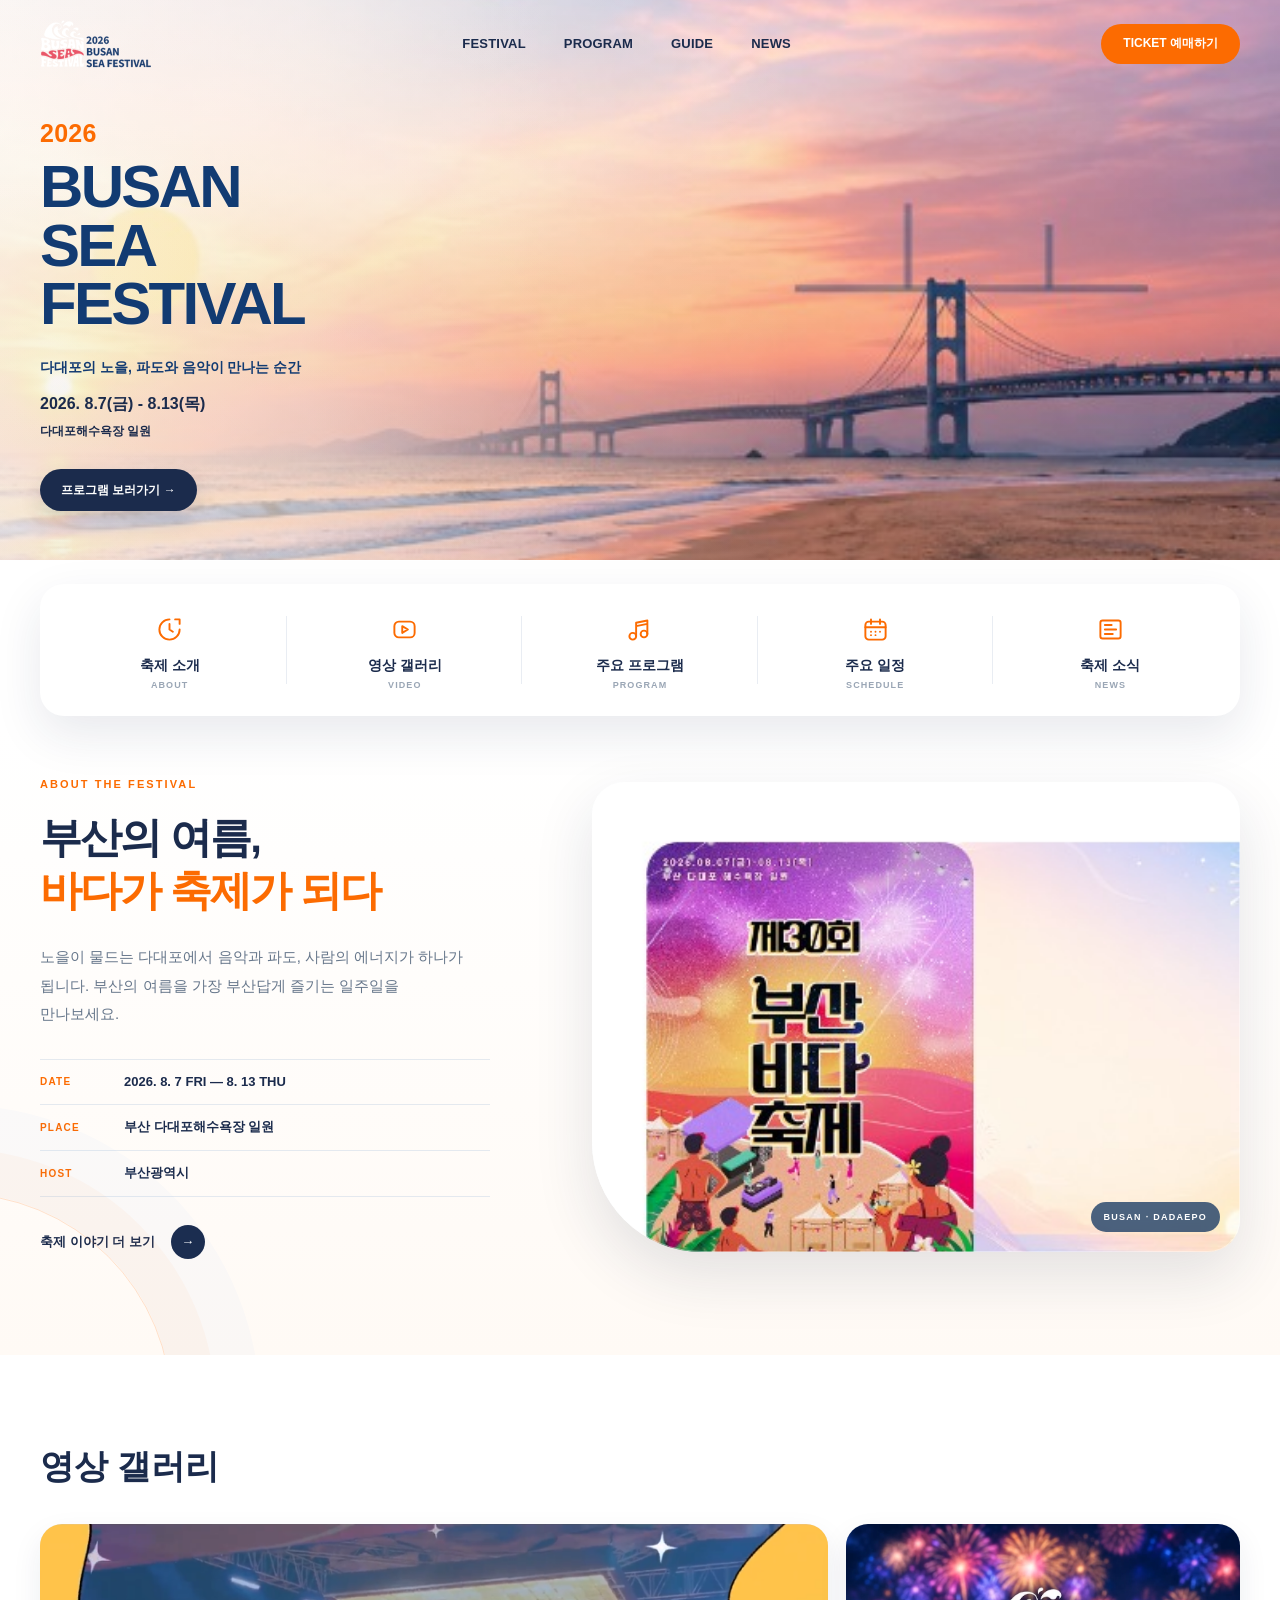
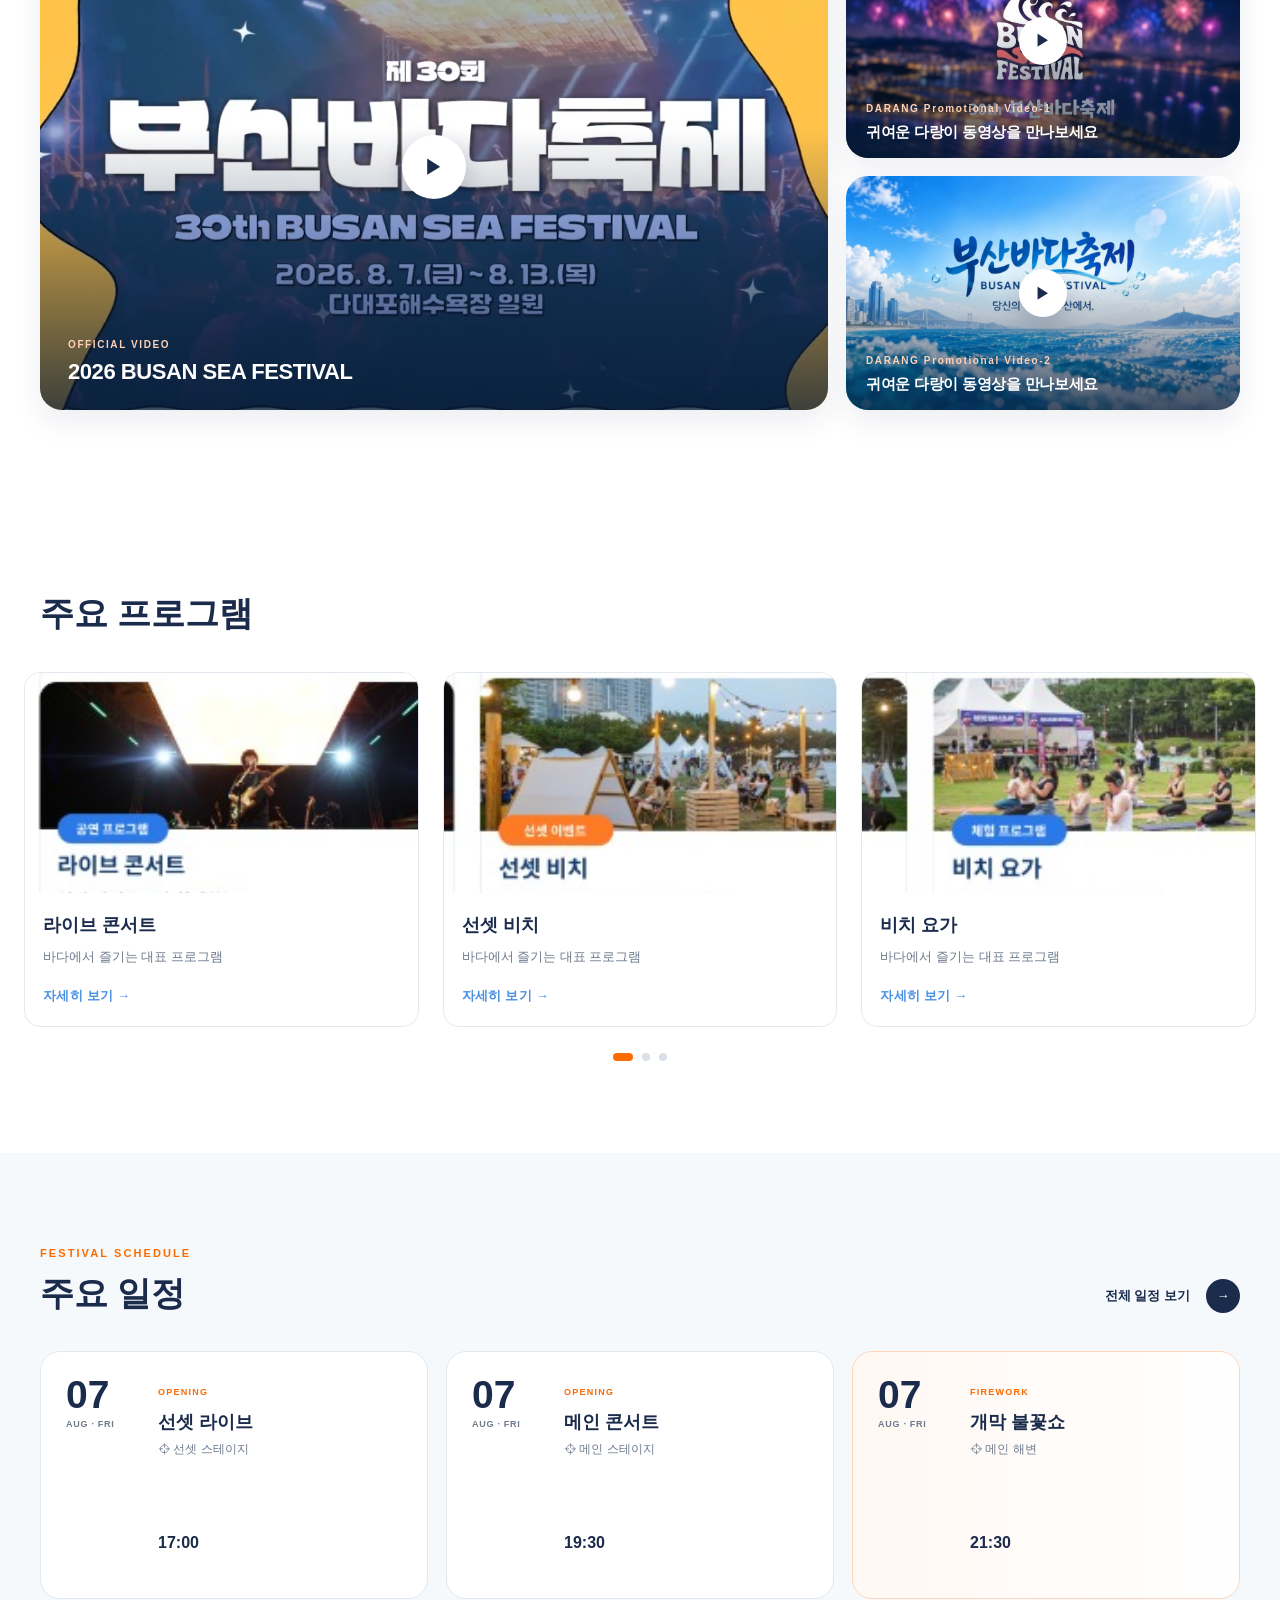
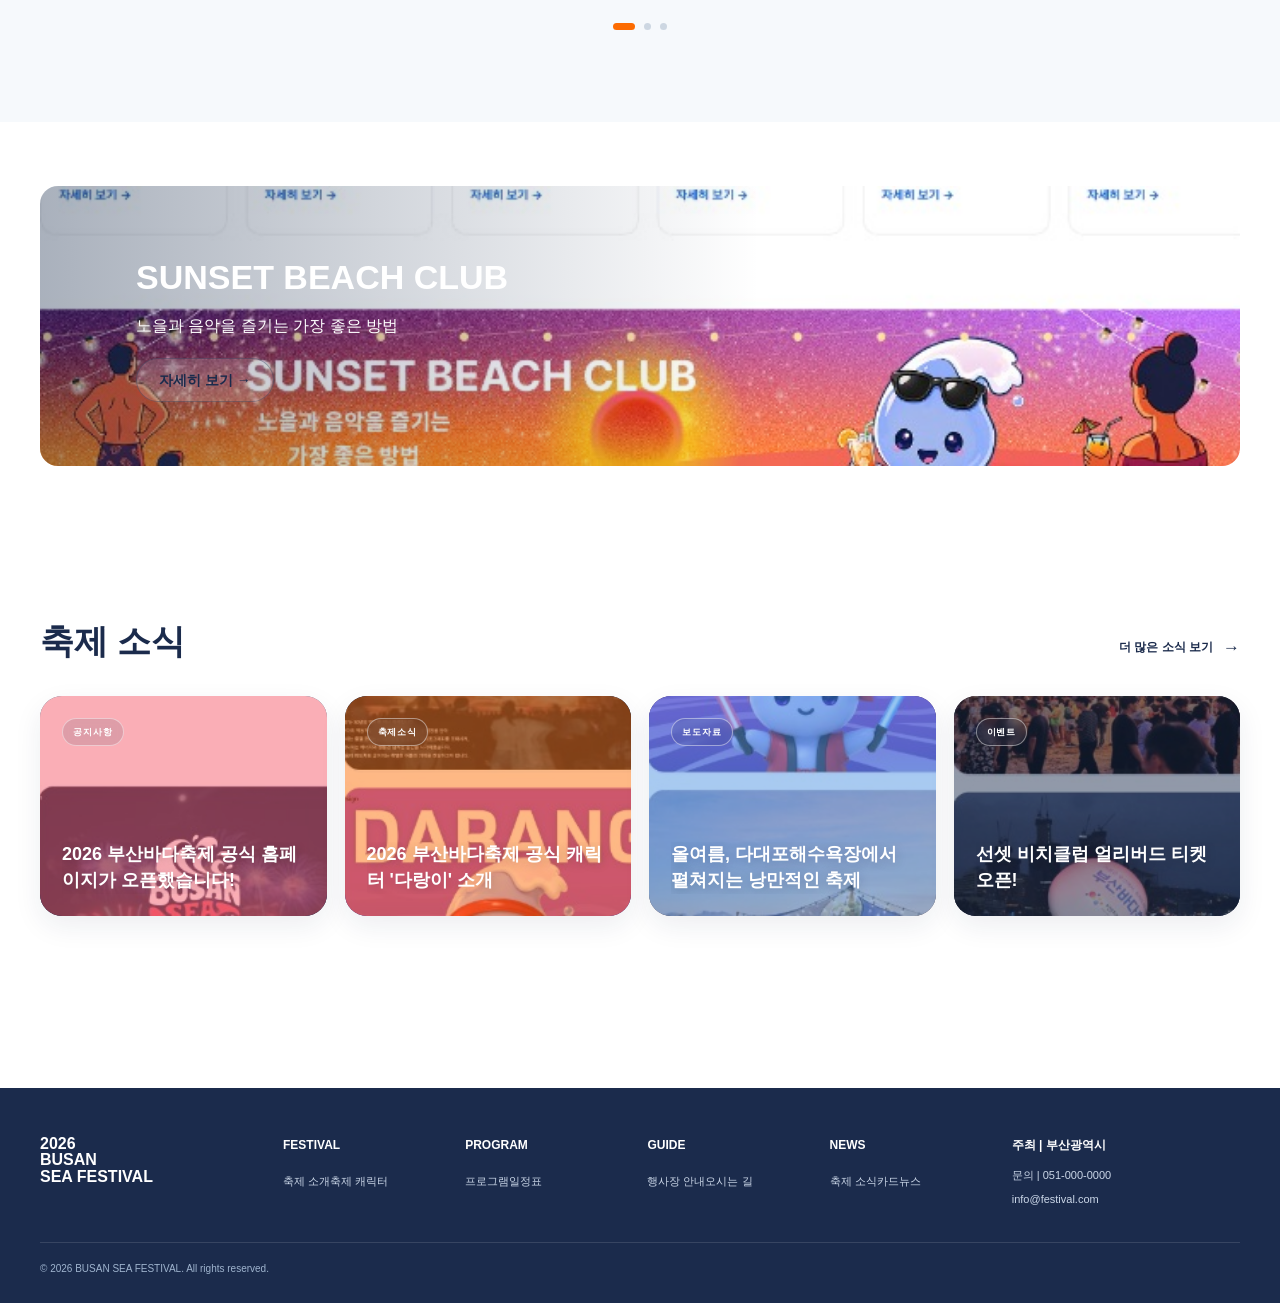
==== commit c3a938db: "다랑이 문구 수정" ====
--- a/index.html
+++ b/index.html
@@ -85,15 +85,15 @@
         <div class="video-card__content"><span>OFFICIAL VIDEO</span><h3>2026 BUSAN SEA FESTIVAL</h3></div>
         <button class="play" type="button" aria-label="2026 부산바다축제 공식 영상 재생">▶</button>
       </article>
-      <article class="video-card video-card--sub" data-video-open data-video-src="assets/영상/애니메이션_곽슬기.mp4" data-video-title="노을 아래 펼쳐지는 라이브 스테이지">
-        <img src="assets/영상/영상썸네일-2.png" alt="선셋 라이브 스테이지 하이라이트" loading="lazy">
-        <div class="video-card__content"><span>LIVE HIGHLIGHT</span><h3>노을 아래 펼쳐지는 라이브 스테이지</h3></div>
-        <button class="play" type="button" aria-label="선셋 라이브 스테이지 영상 재생">▶</button>
+      <article class="video-card video-card--sub" data-video-open data-video-src="assets/영상/애니메이션_곽슬기.mp4" data-video-title="귀여운 다랑이 동영상을 만나보세요">
+        <img src="assets/영상/영상썸네일-2.png" alt="귀여운 다랑이 동영상을 만나보세요" loading="lazy">
+        <div class="video-card__content"><span>DARANG Promotional Video-1</span><h3>귀여운 다랑이 동영상을 만나보세요</h3></div>
+        <button class="play" type="button" aria-label="귀여운 다랑이 동영상을 만나보세요">▶</button>
       </article>
-      <article class="video-card video-card--sub" data-video-open data-video-src="assets/영상/영상.mp4" data-video-title="바다를 채우는 여름의 에너지">
-        <img src="assets/영상/영상썸네일-3.png" alt="부산바다축제 현장 하이라이트" loading="lazy">
-        <div class="video-card__content"><span>FESTIVAL SKETCH</span><h3>바다를 채우는 여름의 에너지</h3></div>
-        <button class="play" type="button" aria-label="부산바다축제 현장 영상 재생">▶</button>
+      <article class="video-card video-card--sub" data-video-open data-video-src="assets/영상/영상.mp4" data-video-title="귀여운 다랑이 동영상을 만나보세요">
+        <img src="assets/영상/영상썸네일-3.png" alt="귀여운 다랑이 동영상을 만나보세요" loading="lazy">
+        <div class="video-card__content"><span>DARANG Promotional Video-2</span><h3>귀여운 다랑이 동영상을 만나보세요</h3></div>
+        <button class="play" type="button" aria-label="귀여운 다랑이 동영상을 만나보세요">▶</button>
       </article>
     </div>
   </div>
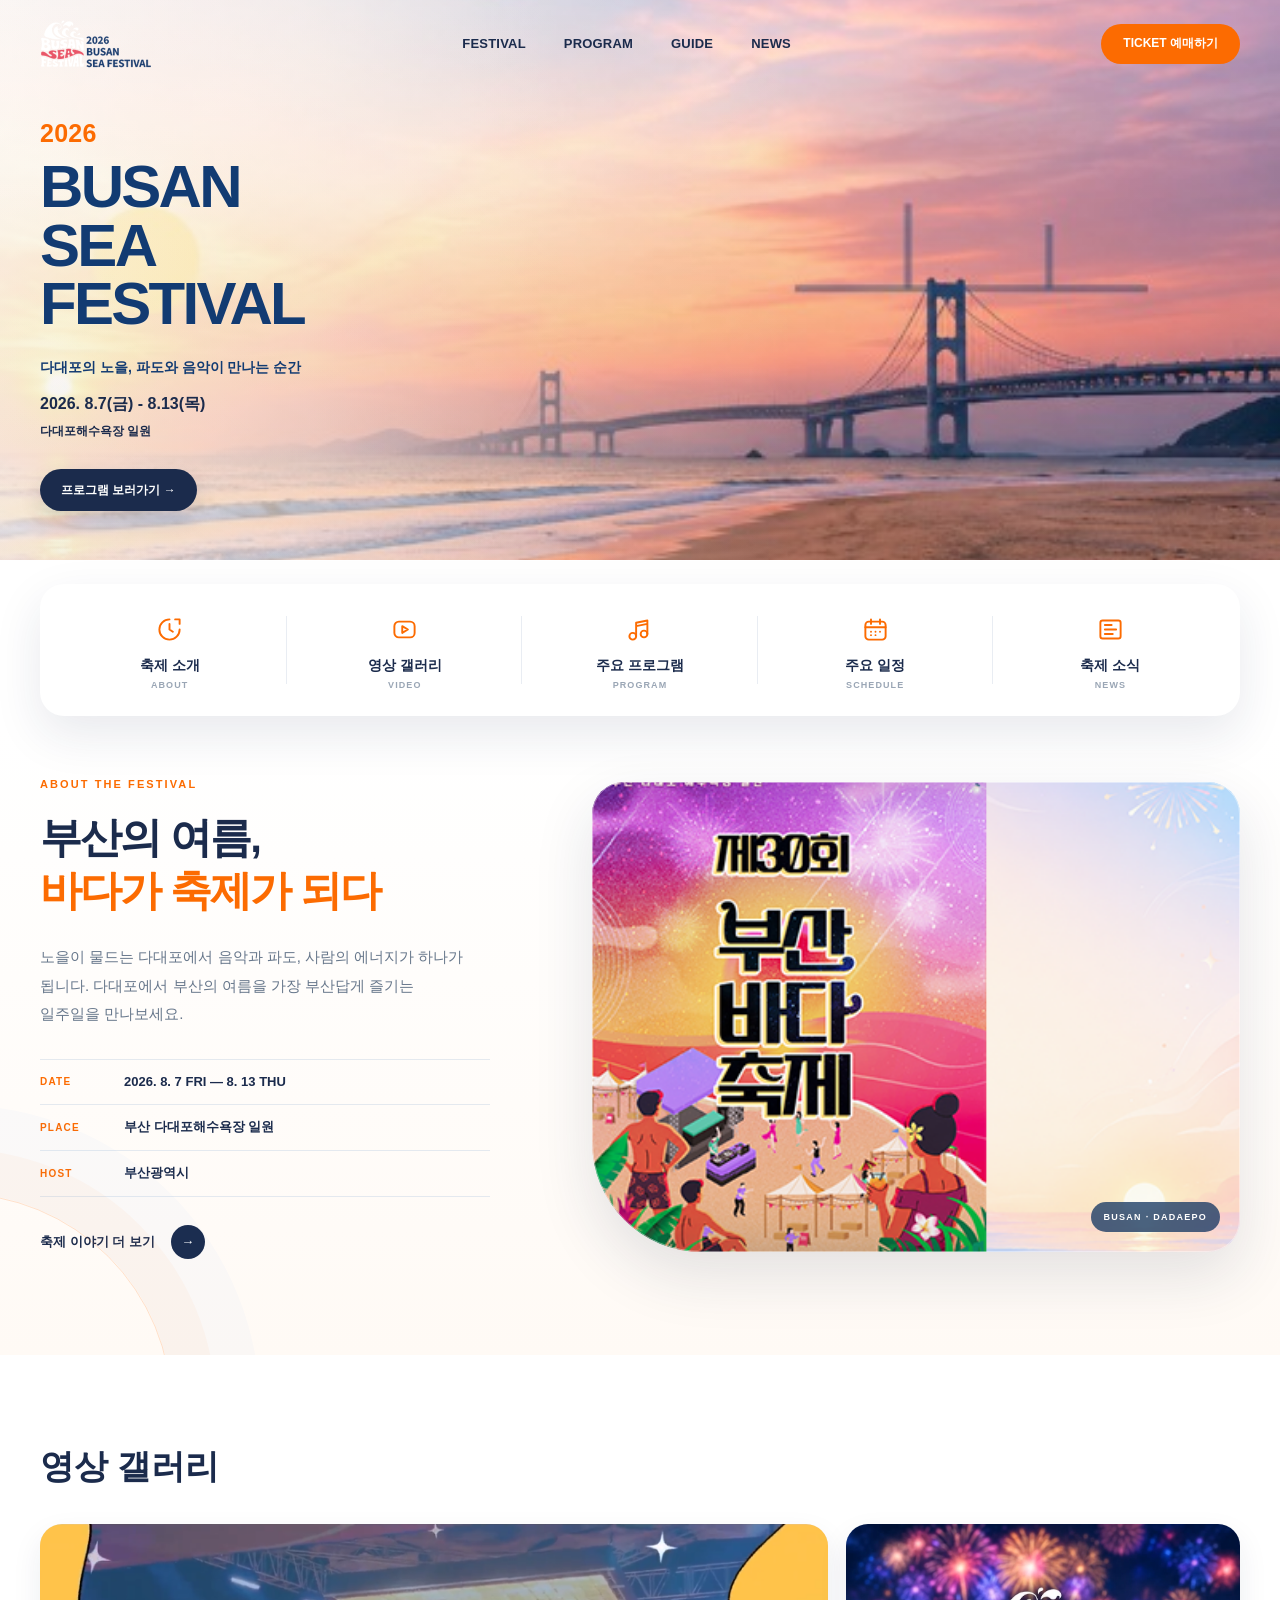
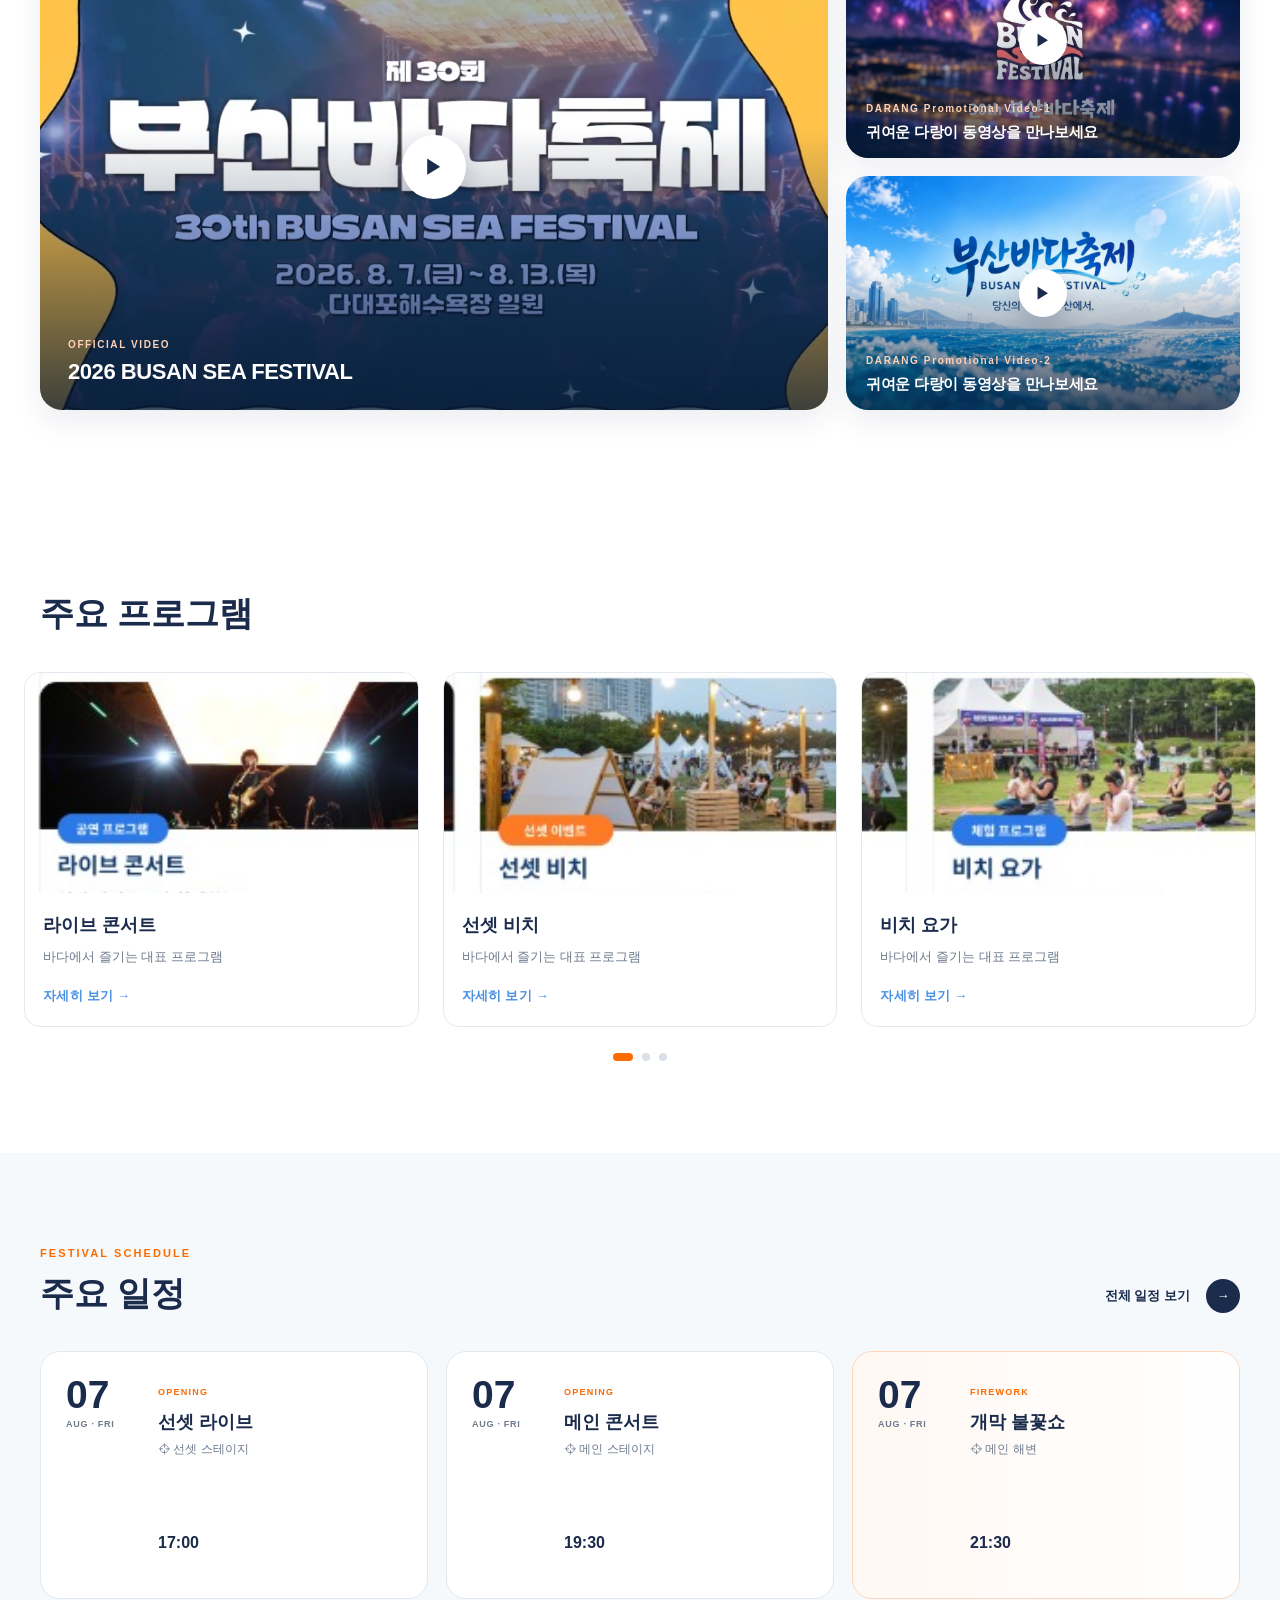
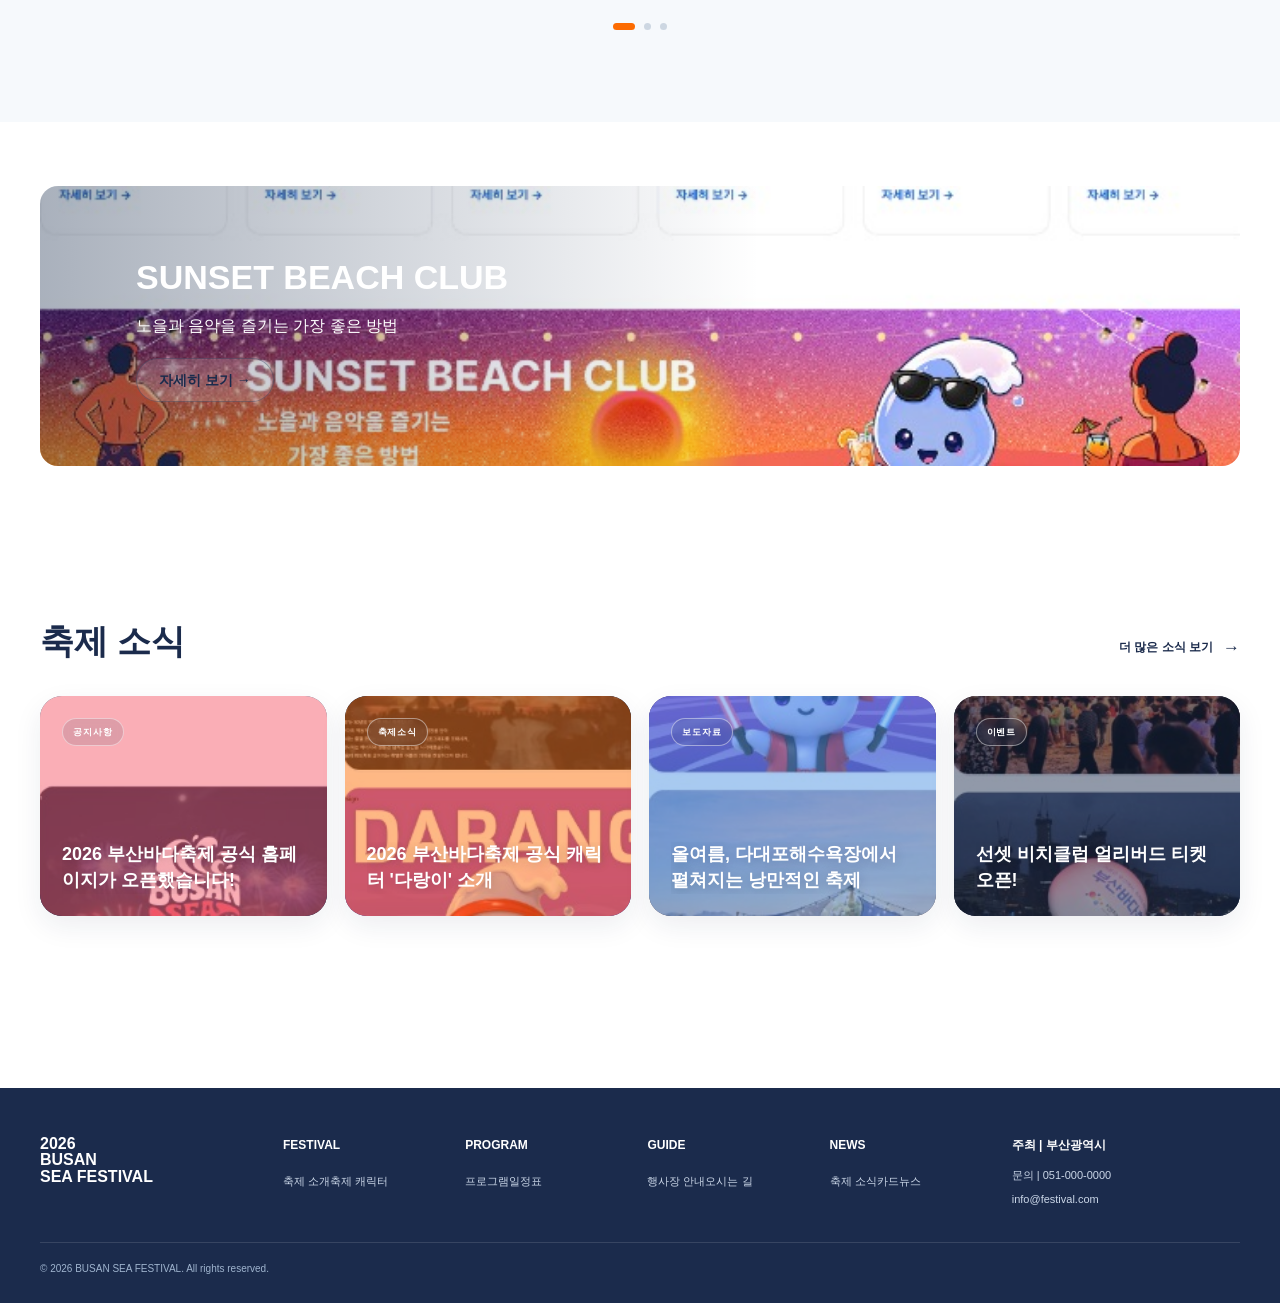
==== commit 98493fe9: "메인" ====
--- a/index.html
+++ b/index.html
@@ -64,7 +64,7 @@
     <div class="home-intro-copy">
       <span class="section-kicker">ABOUT THE FESTIVAL</span>
       <h2 class="section-title">부산의 여름,<br><em>바다가 축제가 되다</em></h2>
-      <p class="lead">노을이 물드는 다대포에서 음악과 파도, 사람의 에너지가 하나가 됩니다. 부산의 여름을 가장 부산답게 즐기는 일주일을 만나보세요.</p>
+      <p class="lead">노을이 물드는 다대포에서 음악과 파도, 사람의 에너지가 하나가 됩니다. 다대포에서 부산의 여름을 가장 부산답게 즐기는 일주일을 만나보세요.</p>
       <div class="info-list">
         <div class="info-row"><b>DATE</b><span>2026. 8. 7 FRI — 8. 13 THU</span></div>
         <div class="info-row"><b>PLACE</b><span>부산 다대포해수욕장 일원</span></div>
@@ -72,7 +72,7 @@
       </div>
       <a class="intro-link" href="festival.html"><span>축제 이야기 더 보기</span><b aria-hidden="true">→</b></a>
     </div>
-    <div class="image-panel home-intro-visual"><img src="assets/home-poster.jpg" alt="2026 부산바다축제 메인 포스터" loading="lazy"><span class="visual-caption">BUSAN · DADAEPO</span></div>
+    <div class="image-panel home-intro-visual"><img src="assets/메인 페이지/홈포스터.png" alt="2026 부산바다축제 메인 포스터" loading="lazy"><span class="visual-caption">BUSAN · DADAEPO</span></div>
   </div>
 </section>
 
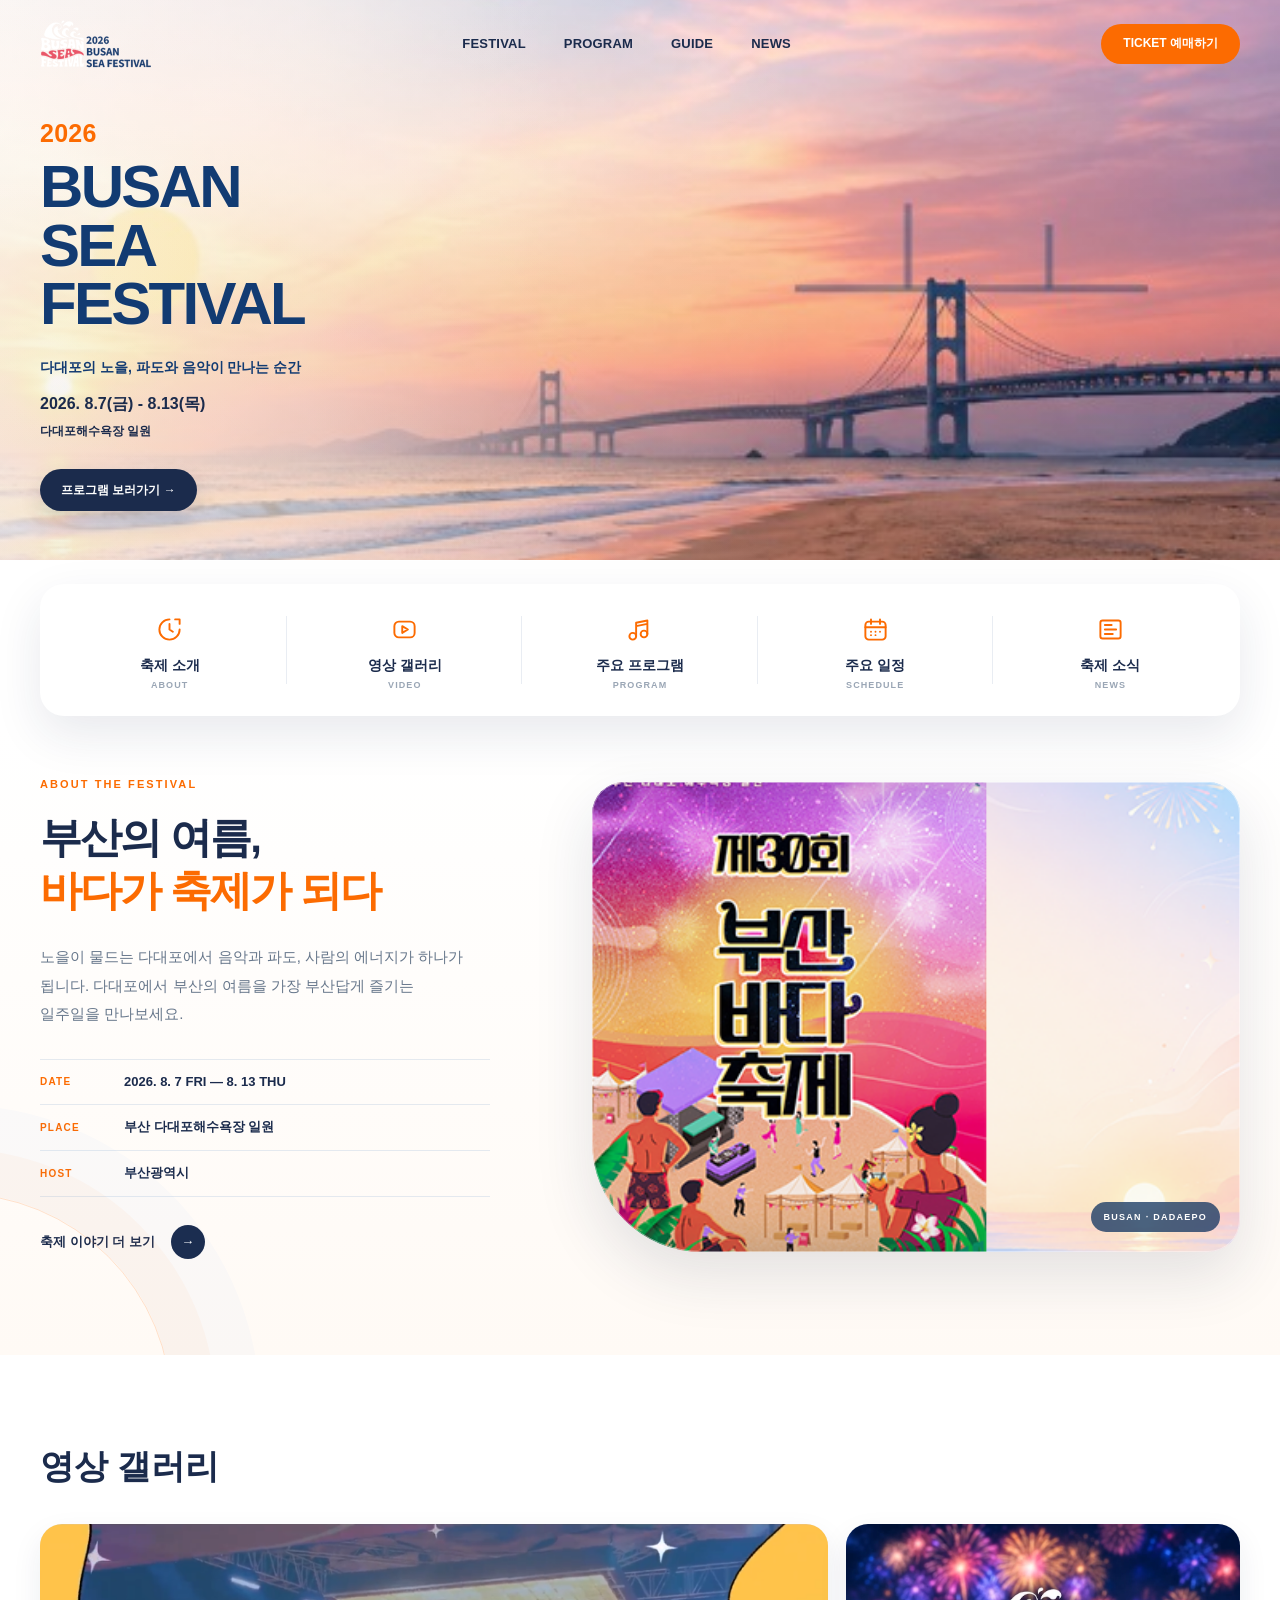
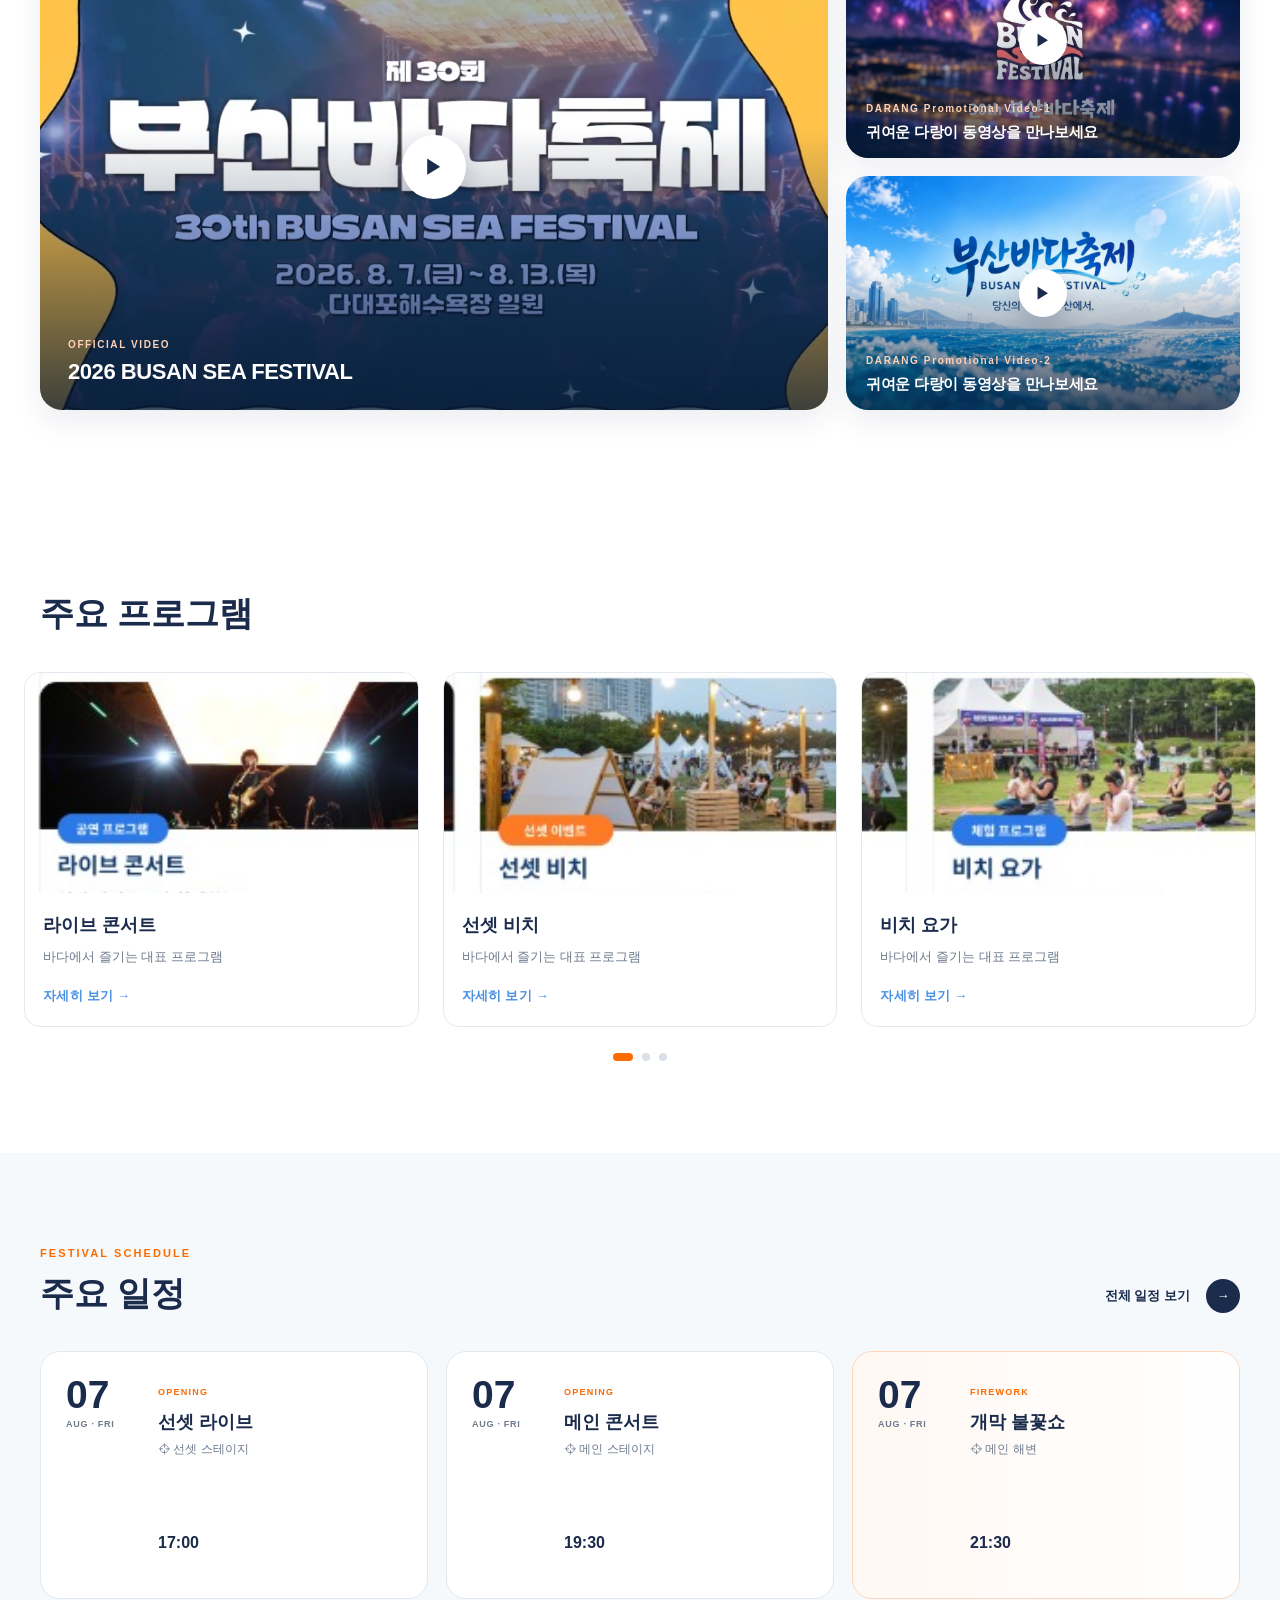
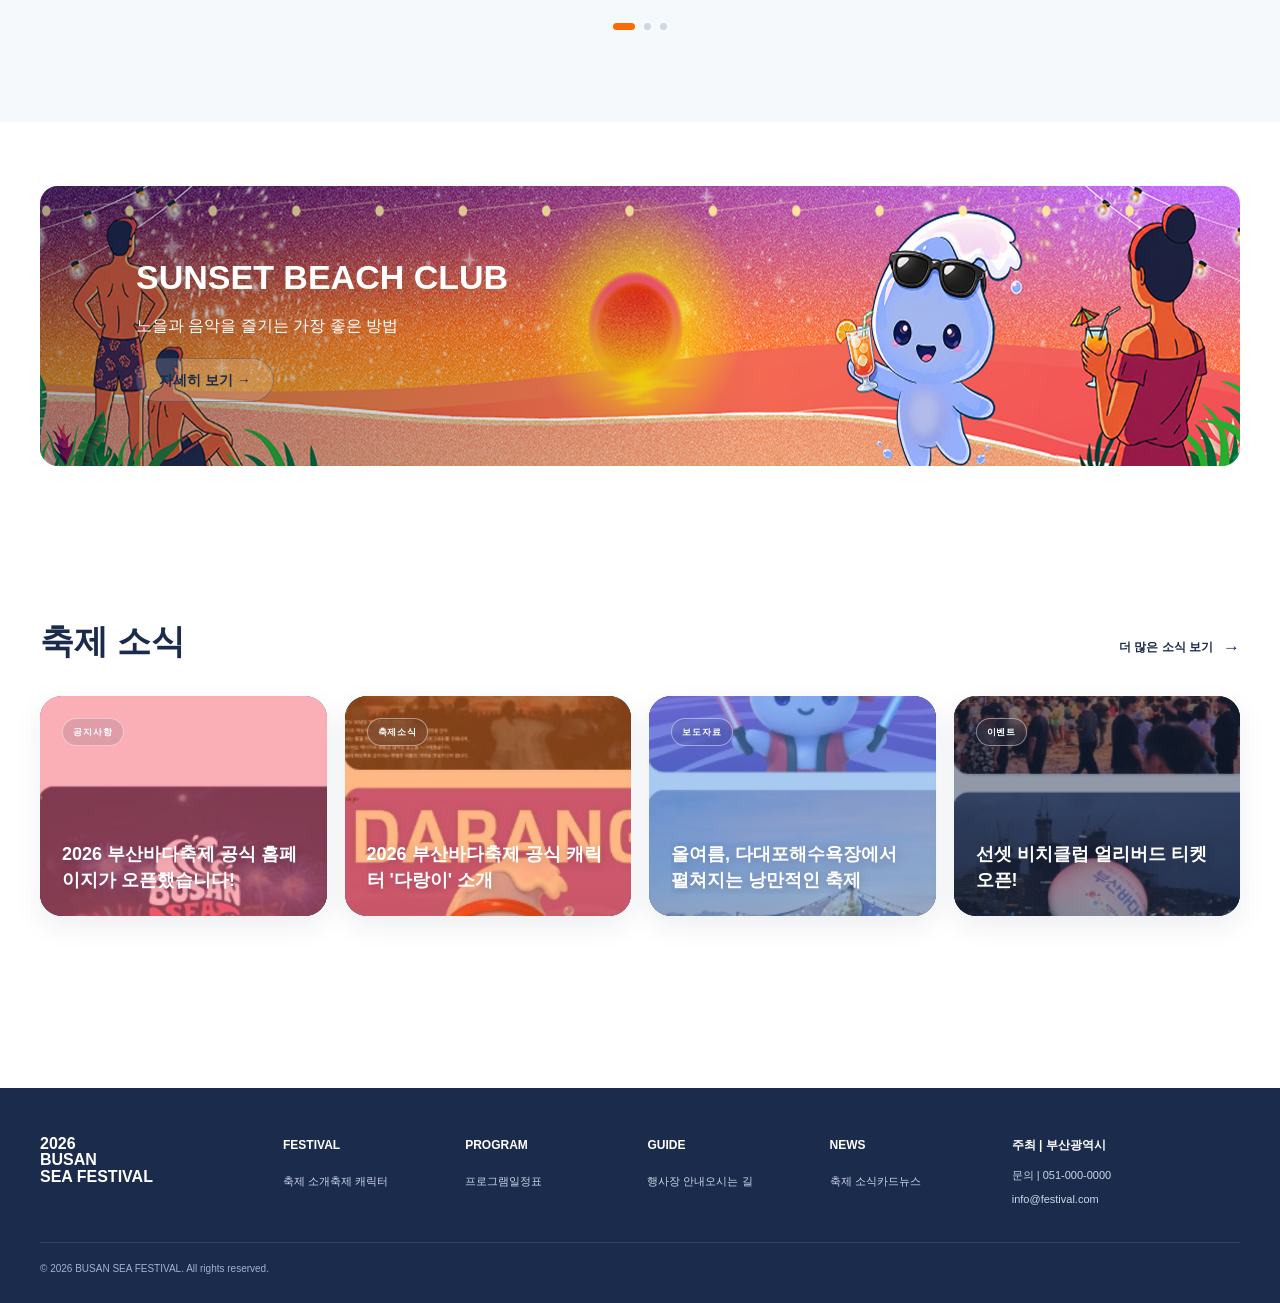
==== commit 0f31b66f: "배너수정" ====
--- a/index.html
+++ b/index.html
@@ -174,7 +174,7 @@
 
 <section class="section--tight">
   <div class="container promo-banner">
-    <img src="assets/sunset-banner.jpg" alt="Sunset Beach Club" loading="lazy">
+    <img src="assets/메인 페이지/배너.png" alt="Sunset Beach Club" loading="lazy">
     <div class="overlay"><div><h2>SUNSET BEACH CLUB</h2><p>노을과 음악을 즐기는 가장 좋은 방법</p><a class="btn btn--ghost" href="ticket.html">자세히 보기 →</a></div></div>
   </div>
 </section>
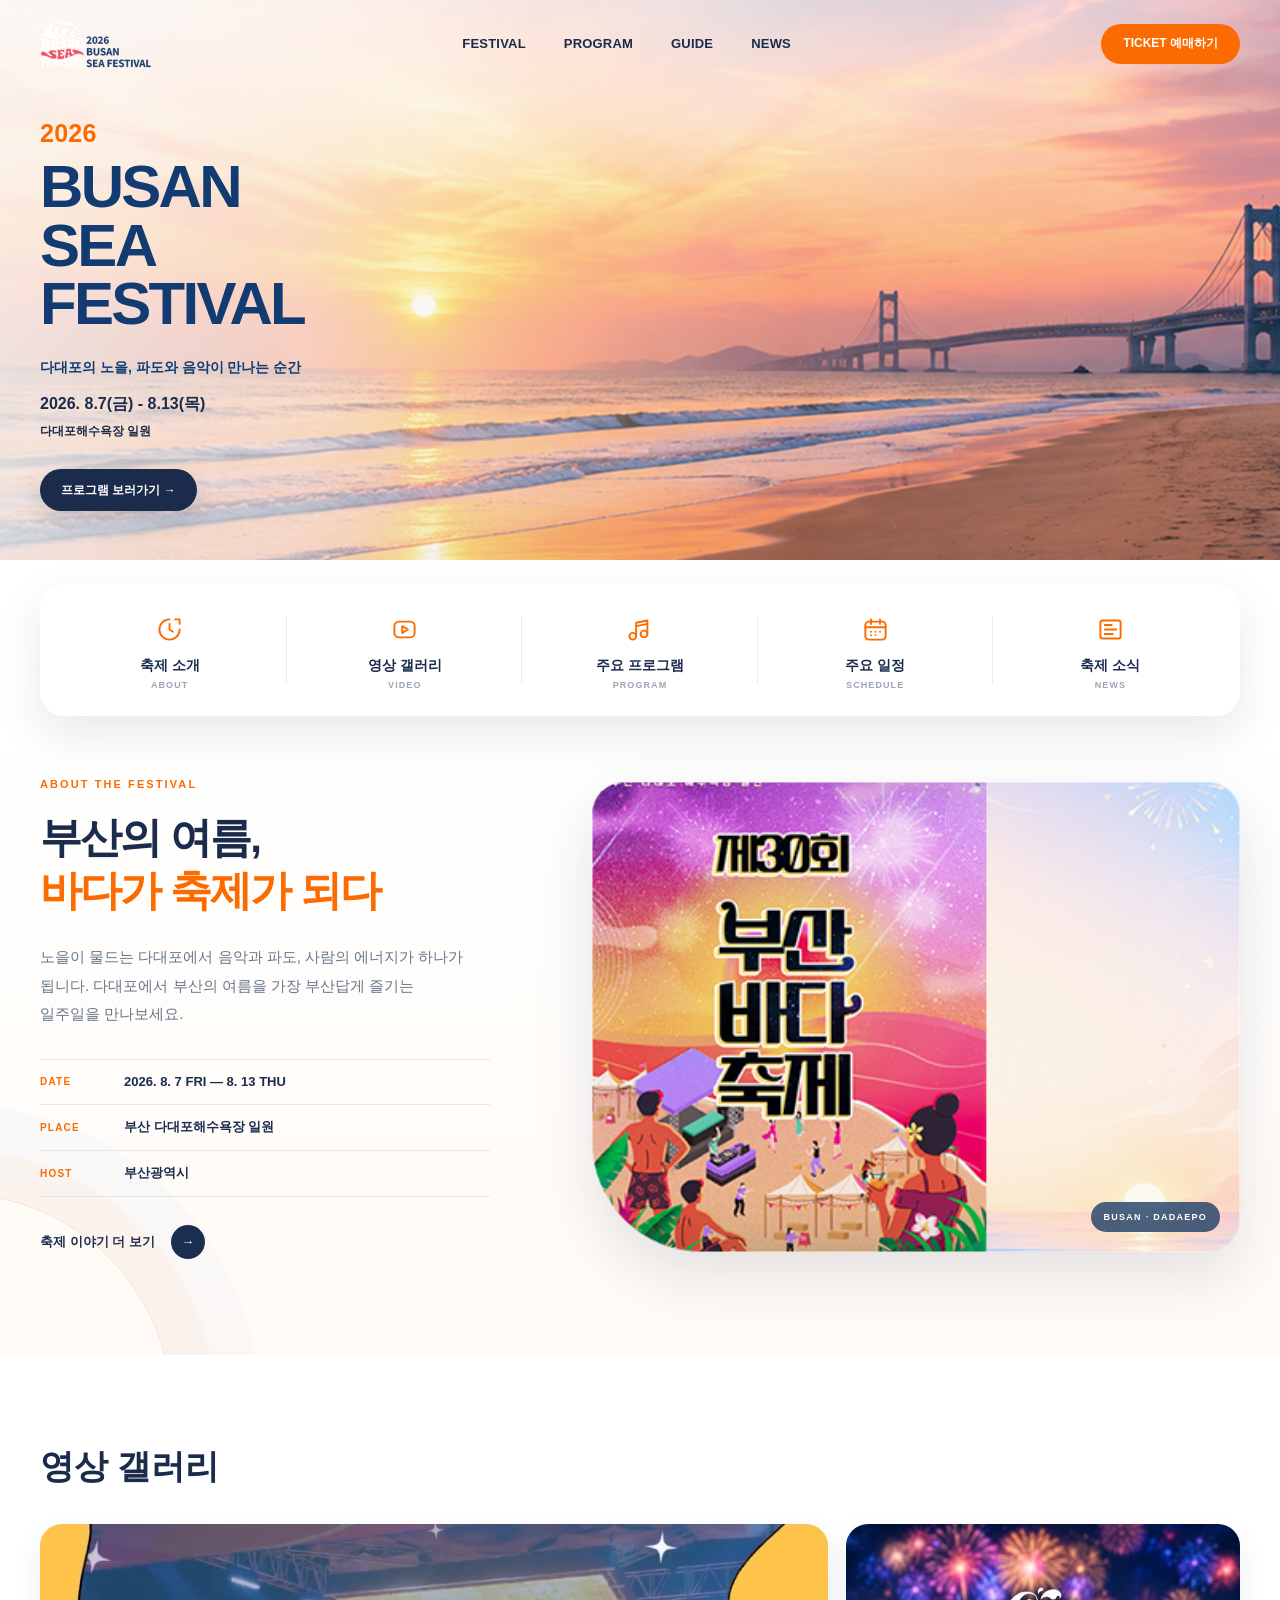
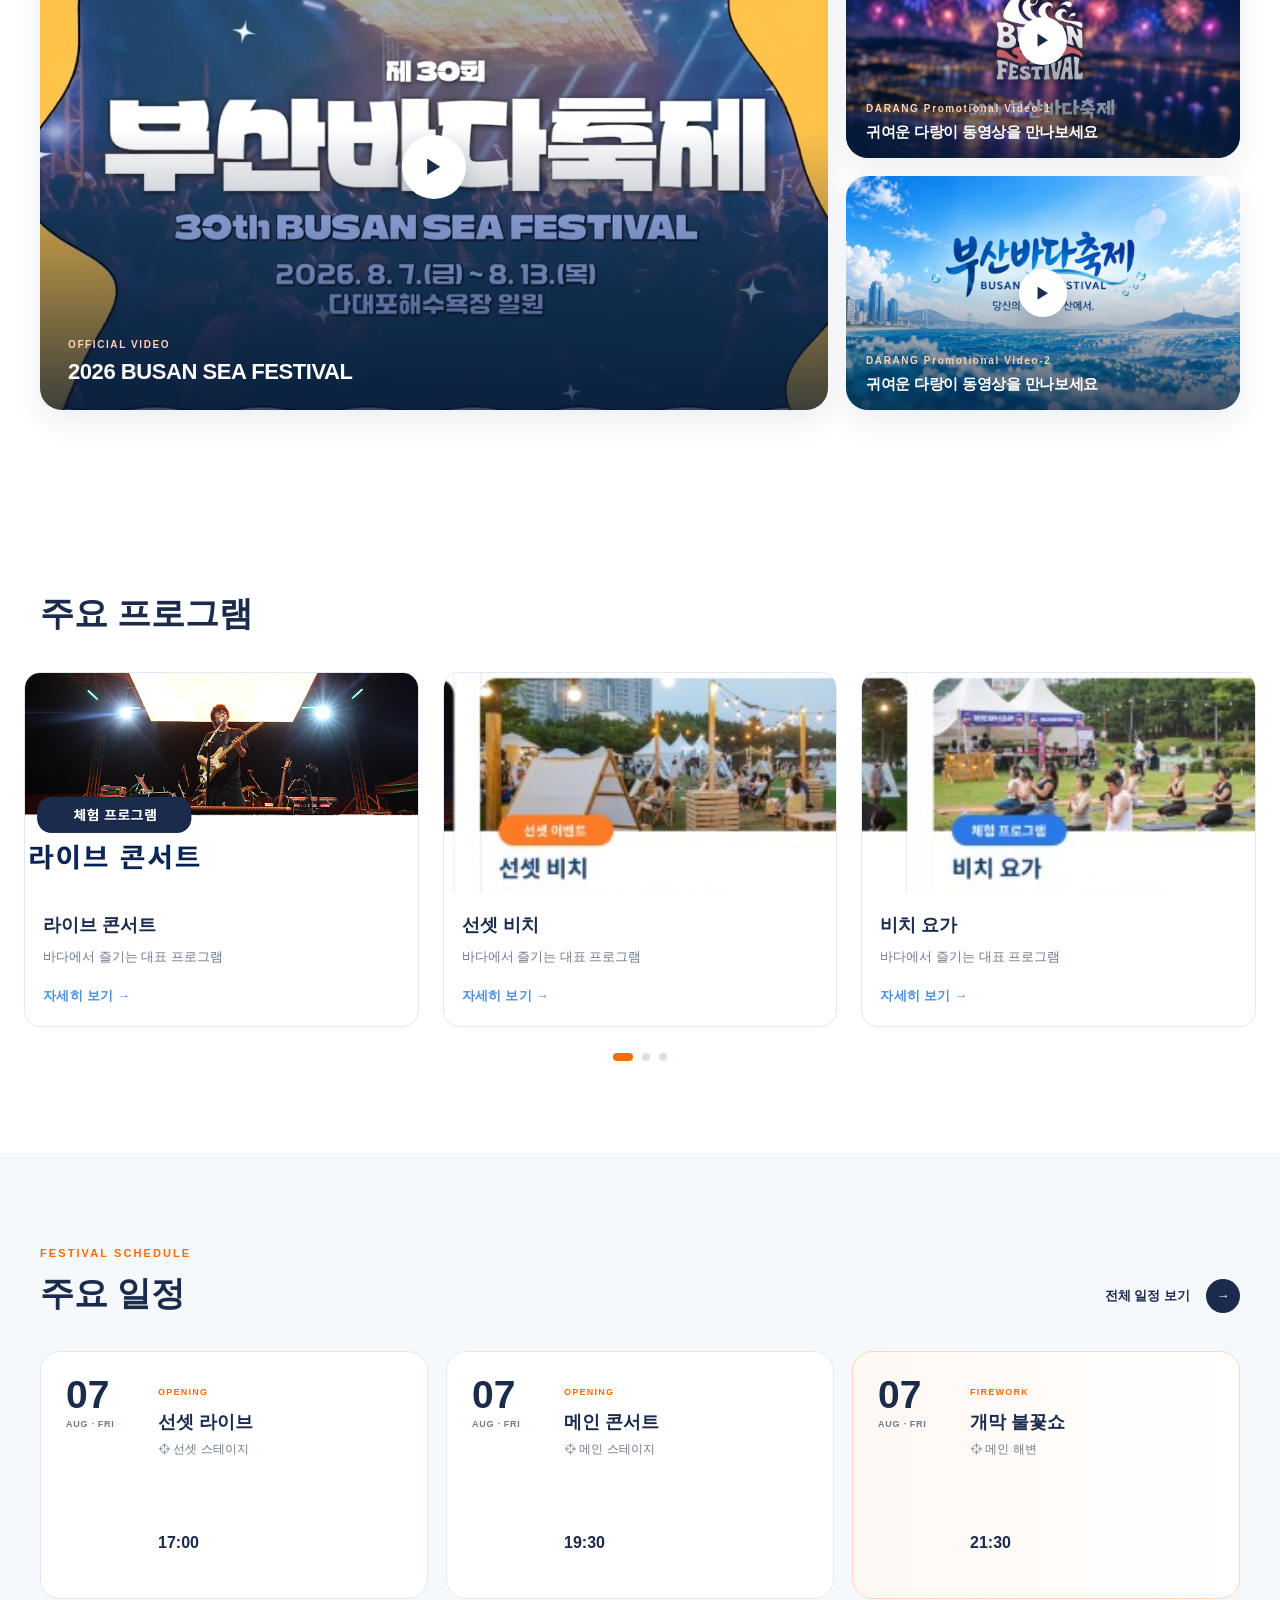
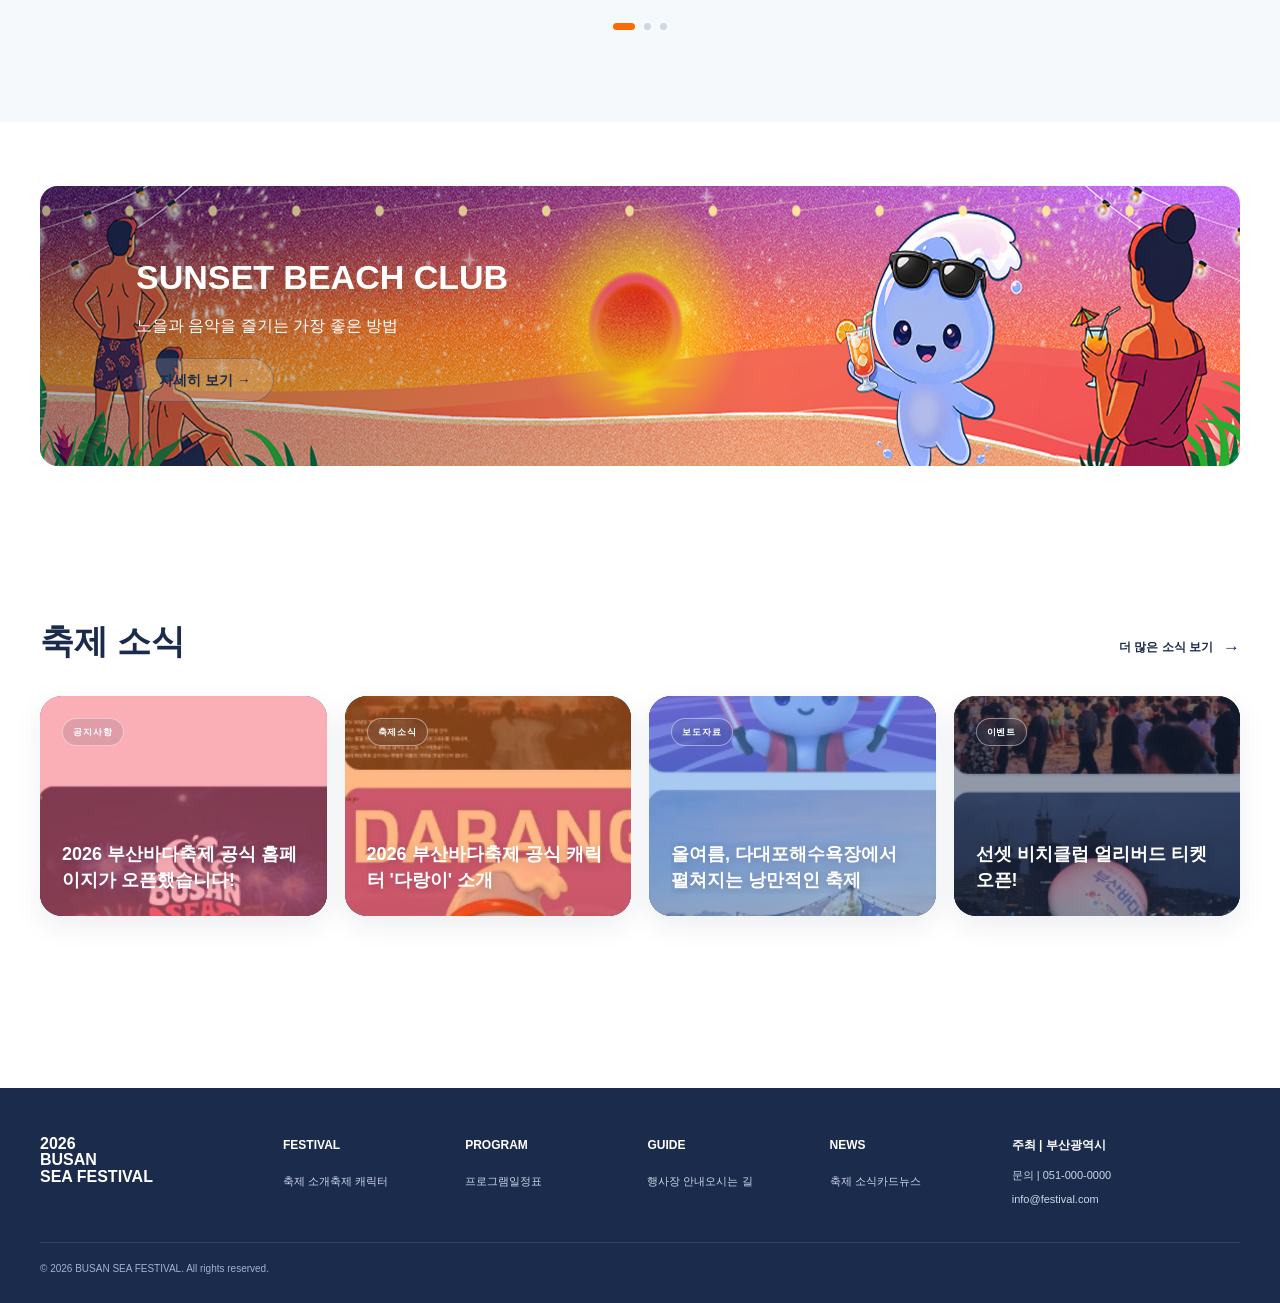
==== commit 05845155: "라이브 콘서트" ====
--- a/index.html
+++ b/index.html
@@ -106,7 +106,7 @@
       <div class="program-slider__viewport" data-program-viewport tabindex="0" aria-label="주요 프로그램 슬라이드">
         <div class="program-slide program-slide--cards" role="group" aria-label="프로그램 1부터 3까지">
           <article class="card program-card">
-            <img src="assets/program-1.jpg" alt="라이브 콘서트" draggable="false" loading="lazy">
+            <img src="assets/프로그램/라이브콘서트.png" alt="라이브 콘서트" draggable="false" loading="lazy">
             <div class="body"><h3>라이브 콘서트</h3><p>바다에서 즐기는 대표 프로그램</p><a class="eyebrow" href="program.html#program-1" draggable="false">자세히 보기 →</a></div>
           </article>
           <article class="card program-card">
--- a/css/main.css
+++ b/css/main.css
@@ -787,7 +787,7 @@
       rgba(255,244,231,.24) 43%,
       rgba(255,255,255,0) 62%
     ),
-    url("../assets/hero-sunset.jpg") center 48% / cover no-repeat;
+    url("../assets/메인\ 페이지/메인 이미지.png") center 48% / cover no-repeat;
 }
 .home-hero::before{
   content:"";
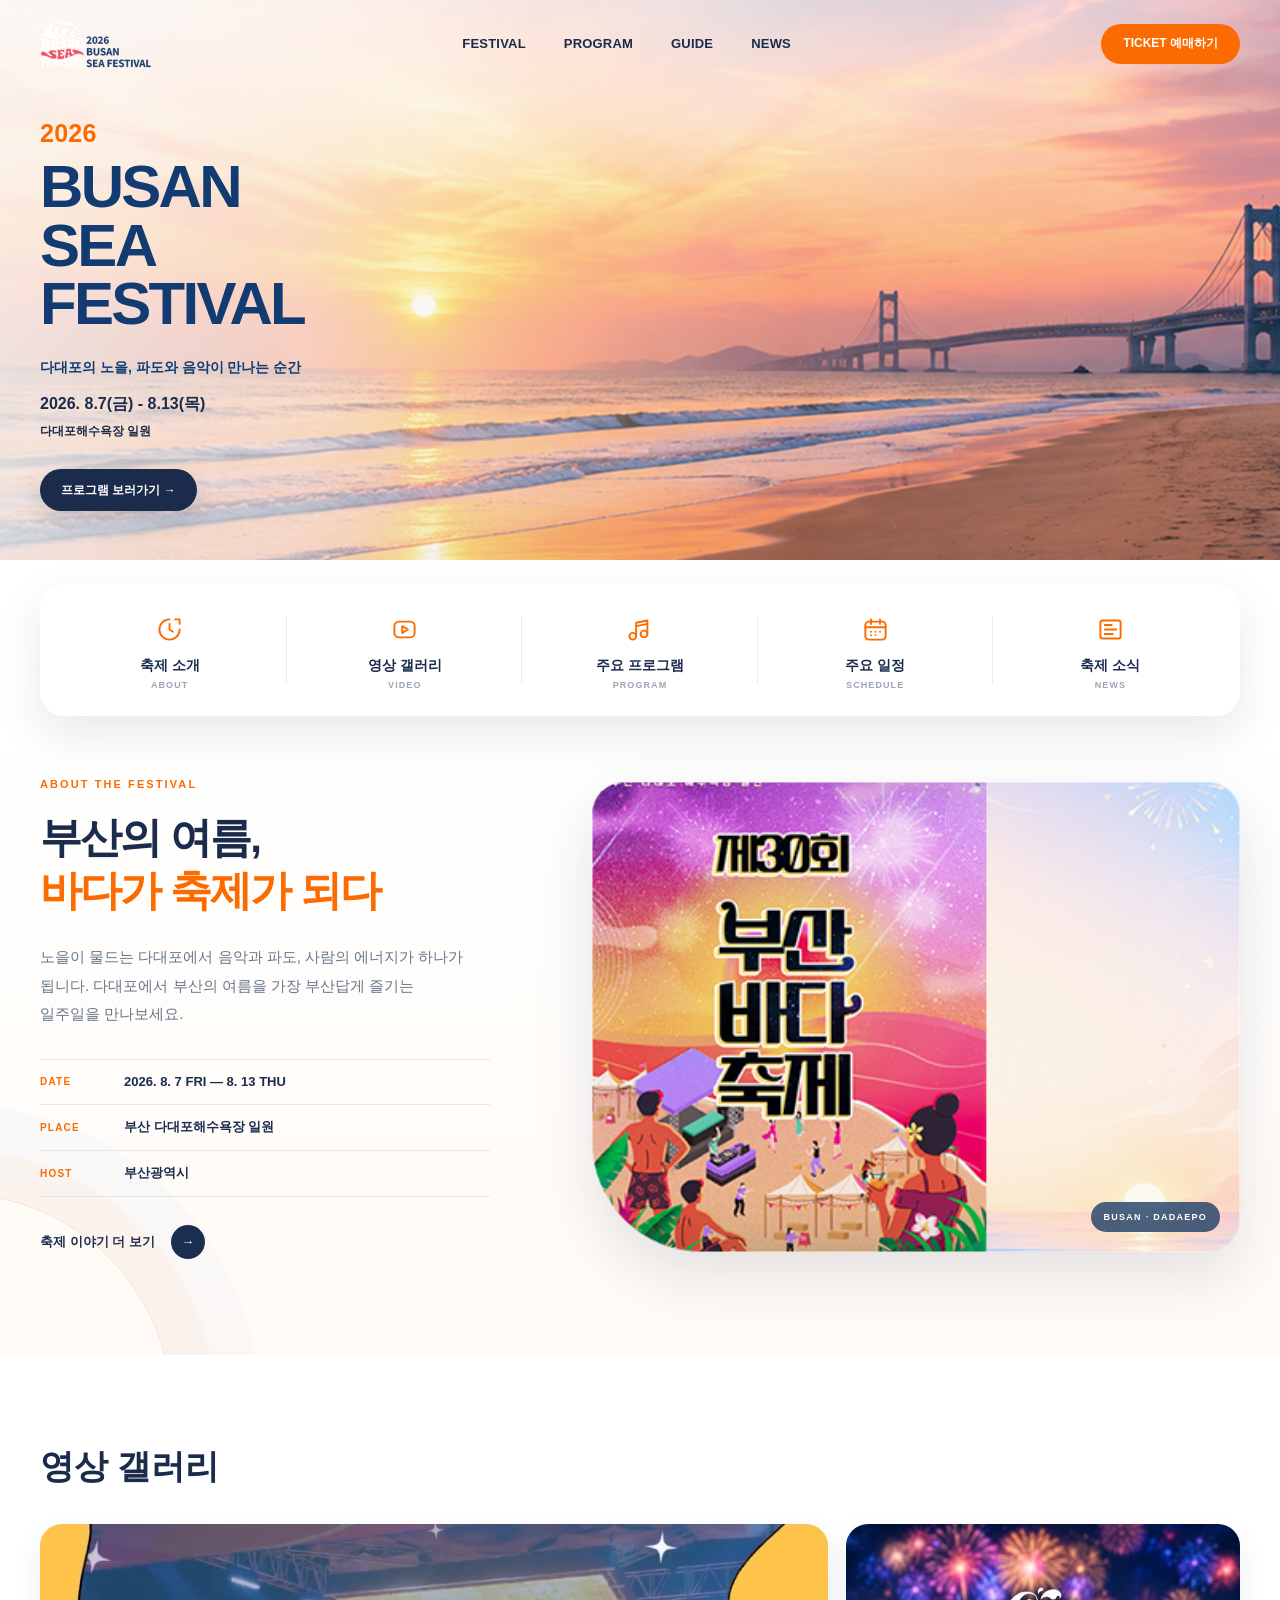
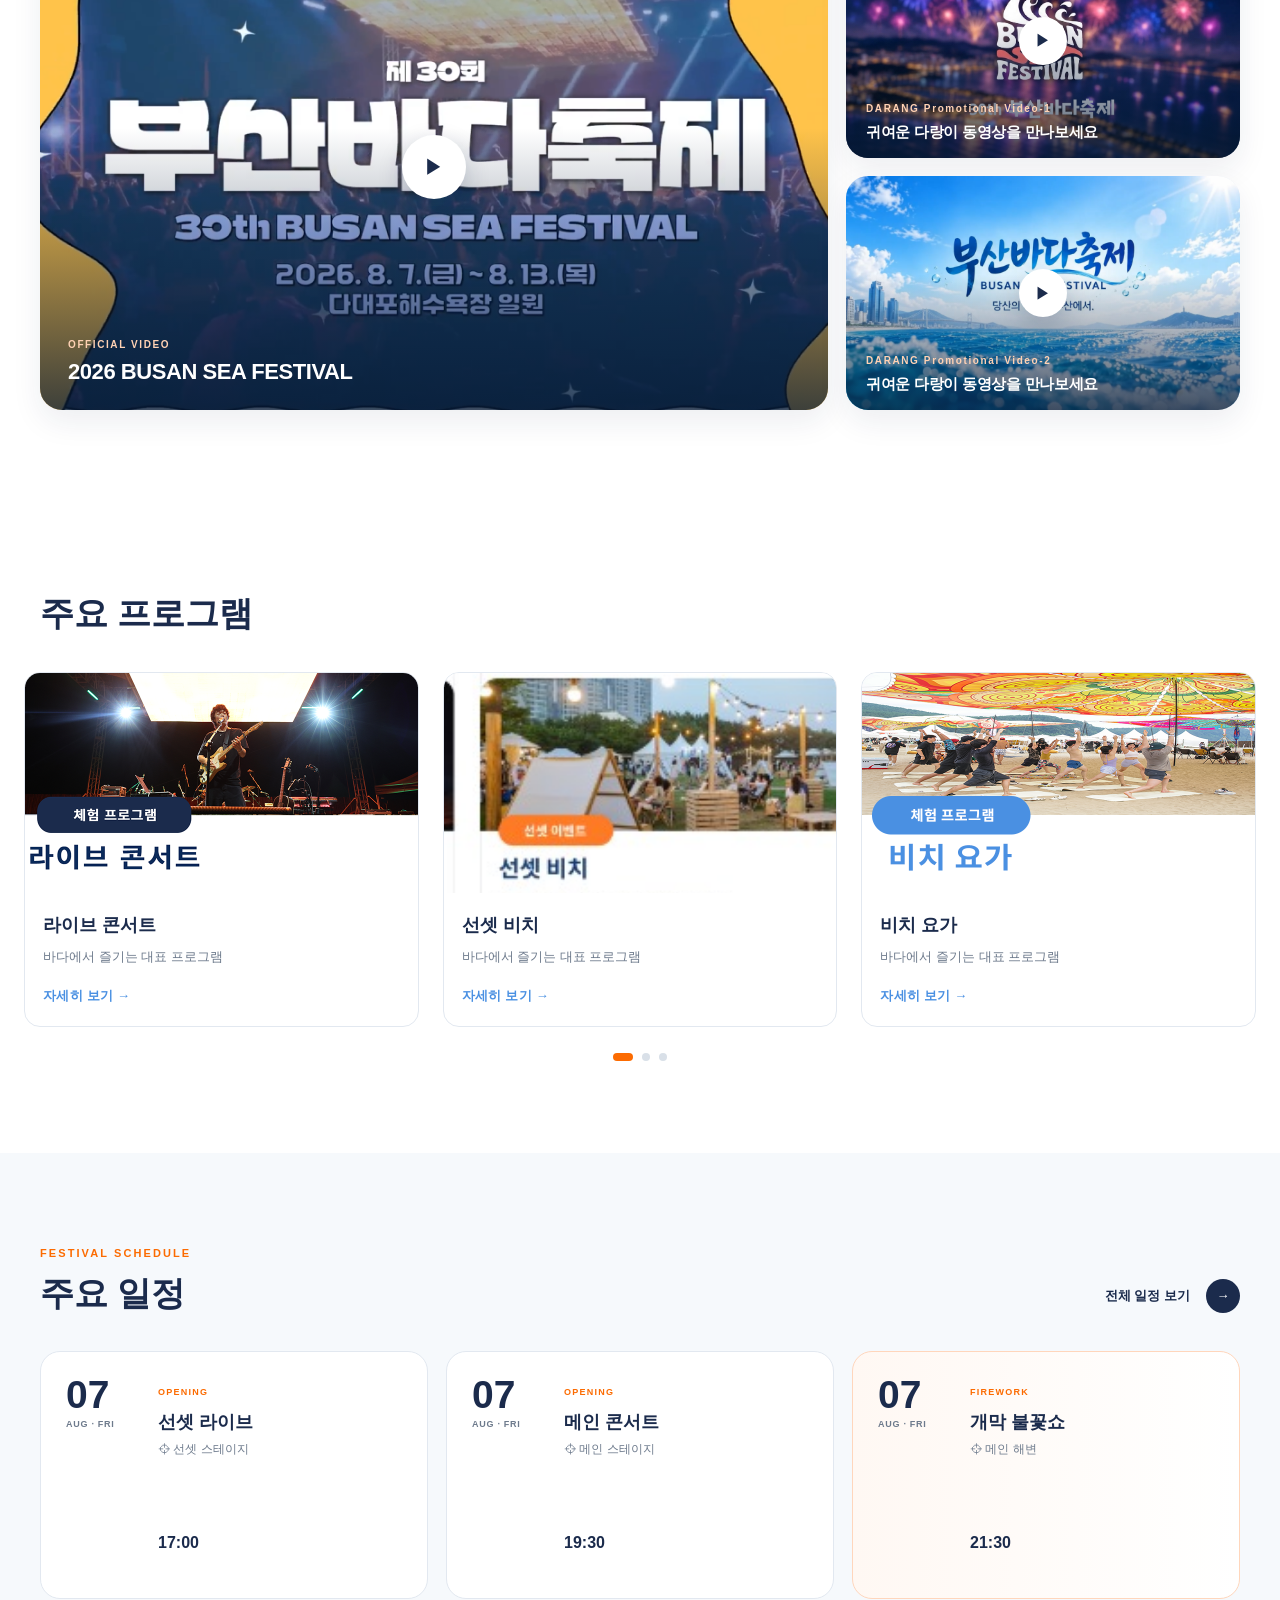
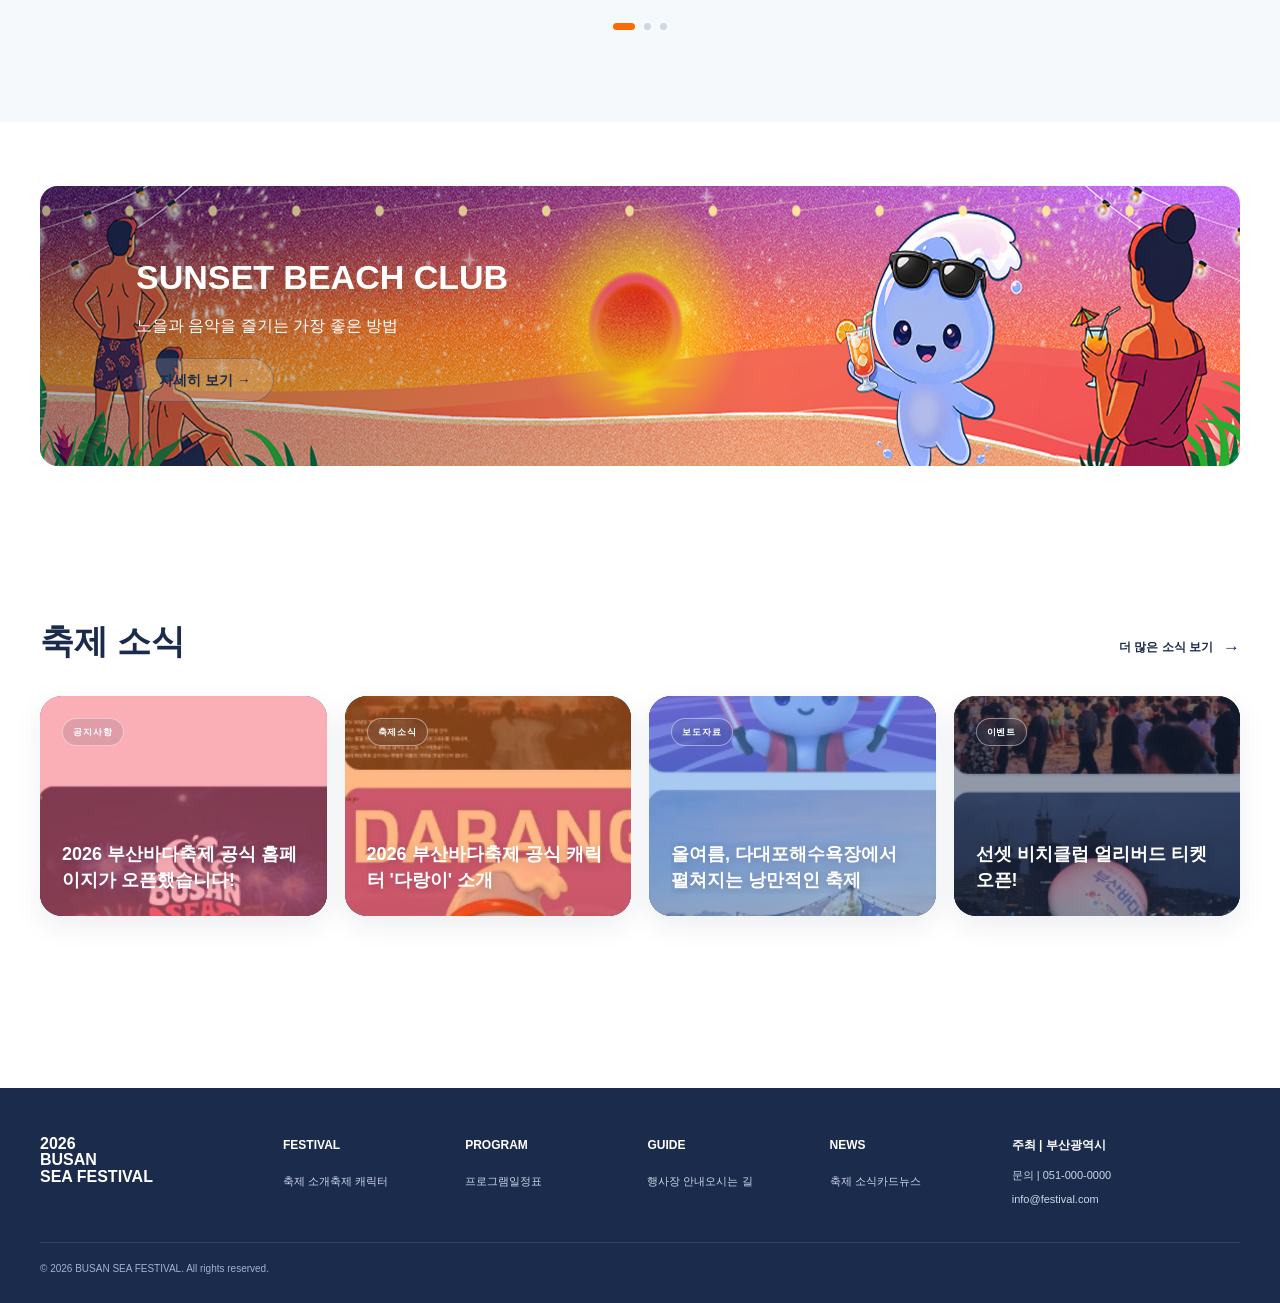
==== commit 78186bc5: "프로그램 추가" ====
--- a/index.html
+++ b/index.html
@@ -114,14 +114,14 @@
             <div class="body"><h3>선셋 비치</h3><p>바다에서 즐기는 대표 프로그램</p><a class="eyebrow" href="program.html#program-2" draggable="false">자세히 보기 →</a></div>
           </article>
           <article class="card program-card">
-            <img src="assets/program-3.jpg" alt="비치 요가" draggable="false" loading="lazy">
+            <img src="assets/프로그램/비치요가.png" alt="비치 요가" draggable="false" loading="lazy">
             <div class="body"><h3>비치 요가</h3><p>바다에서 즐기는 대표 프로그램</p><a class="eyebrow" href="program.html#program-3" draggable="false">자세히 보기 →</a></div>
           </article>
         </div>
         <div class="program-slide program-slide--cards" role="group" aria-label="프로그램 4부터 6까지">
           <article class="card program-card">
-            <img src="assets/program-4.jpg" alt="체험형 프로그램" draggable="false" loading="lazy">
-            <div class="body"><h3>체험형 프로그램</h3><p>바다에서 즐기는 대표 프로그램</p><a class="eyebrow" href="program.html#program-4" draggable="false">자세히 보기 →</a></div>
+            <img src="assets/프로그램/헤나 체험.png" alt="헤나 체험" draggable="false" loading="lazy">
+            <div class="body"><h3>헤나 체험</h3><p>아름다운 헤나로 나 자신을 뽐내기</p><a class="eyebrow" href="program.html#program-4" draggable="false">자세히 보기 →</a></div>
           </article>
           <article class="card program-card">
             <img src="assets/program-5.jpg" alt="다대포 푸드존" draggable="false" loading="lazy">
@@ -134,7 +134,7 @@
         </div>
         <div class="program-slide program-slide--cards" role="group" aria-label="프로그램 7부터 9까지">
           <article class="card program-card">
-            <img src="assets/program-1.jpg" alt="비치 오프닝 퍼포먼스" draggable="false" loading="lazy">
+            <img src="assets/프로그램/비치오프닝.png" alt="비치 오프닝 퍼포먼스" draggable="false" loading="lazy">
             <div class="body"><h3>비치 오프닝</h3><p>여름 바다에서 시작하는 특별한 무대</p><a class="eyebrow" href="program.html#program-7" draggable="false">자세히 보기 →</a></div>
           </article>
           <article class="card program-card">
@@ -142,7 +142,7 @@
             <div class="body"><h3>선셋 DJ 파티</h3><p>노을과 음악이 함께하는 비치 파티</p><a class="eyebrow" href="program.html#program-8" draggable="false">자세히 보기 →</a></div>
           </article>
           <article class="card program-card">
-            <img src="assets/program-3.jpg" alt="모닝 웰니스" draggable="false" loading="lazy">
+            <img src="assets/프로그램/모닝 웰리스.png" alt="모닝 웰니스" draggable="false" loading="lazy">
             <div class="body"><h3>모닝 웰니스</h3><p>파도 소리와 함께 여는 건강한 아침</p><a class="eyebrow" href="program.html#program-9" draggable="false">자세히 보기 →</a></div>
           </article>
         </div>
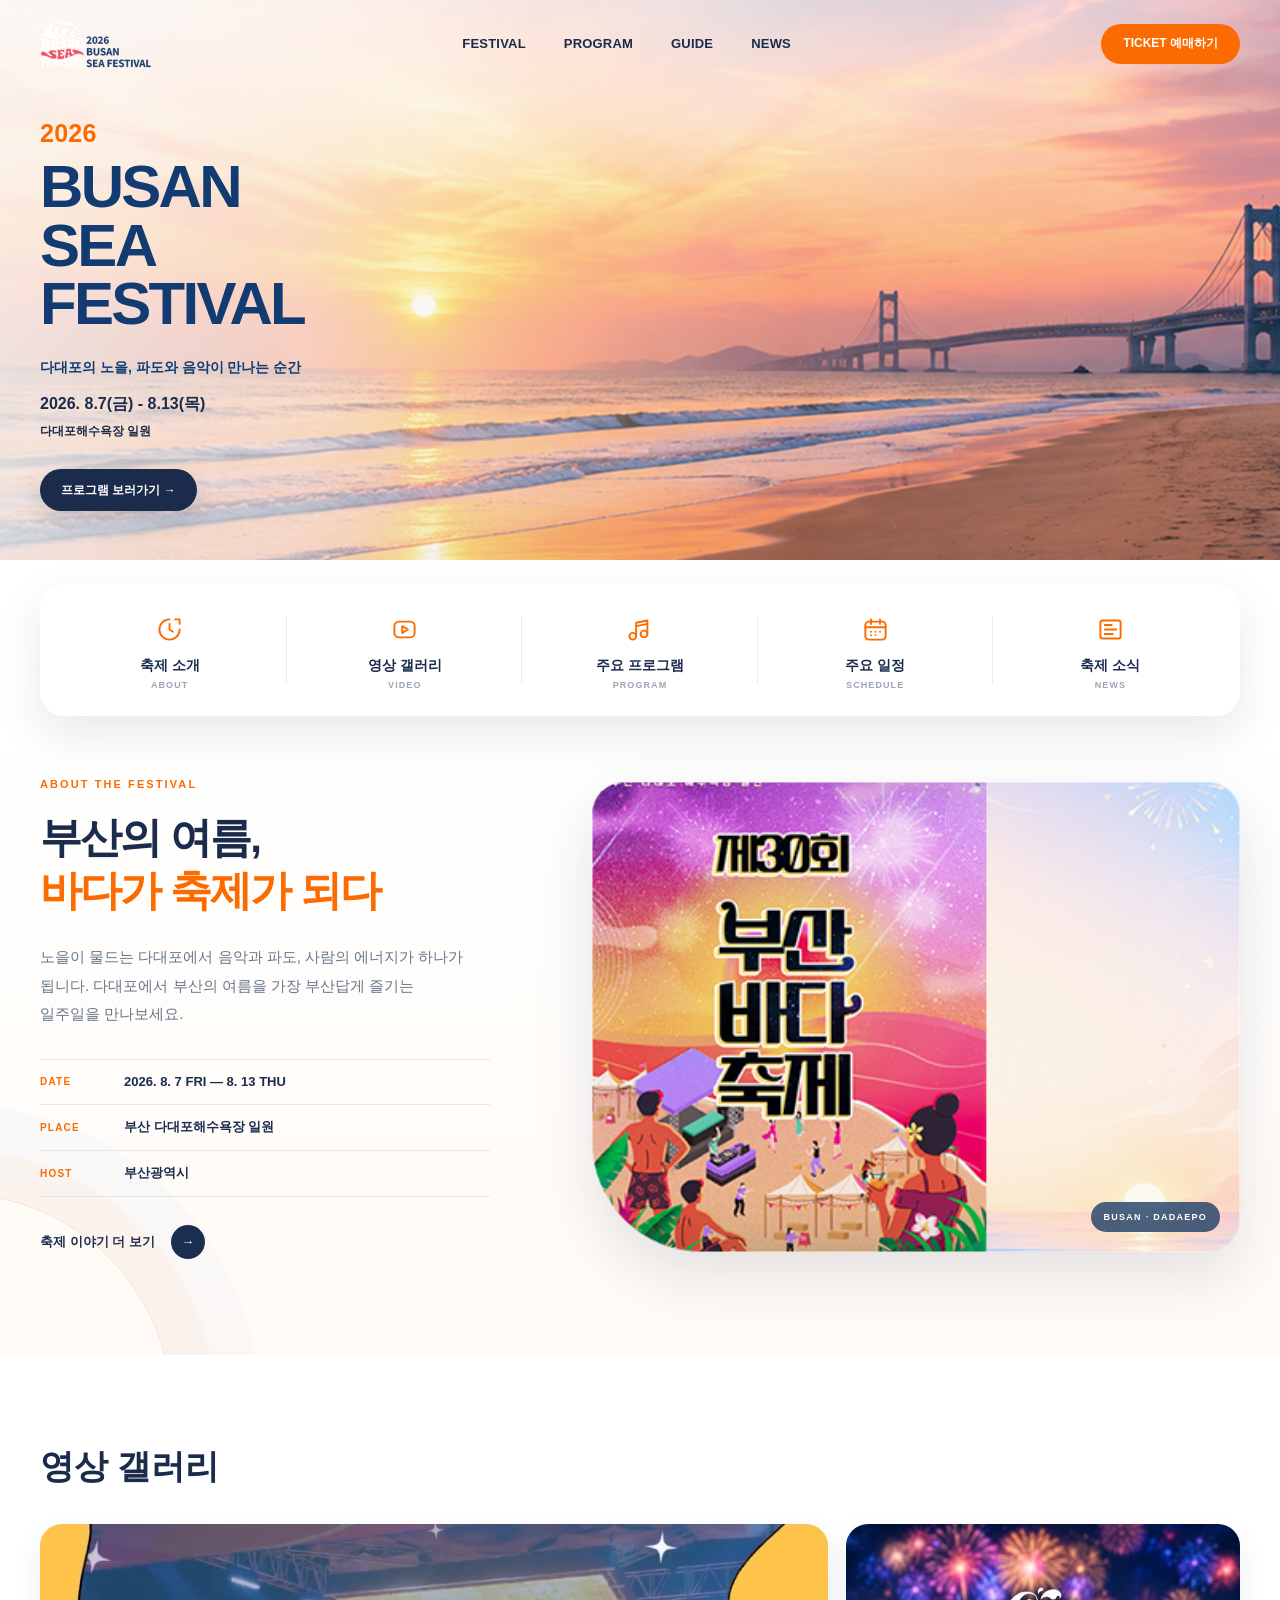
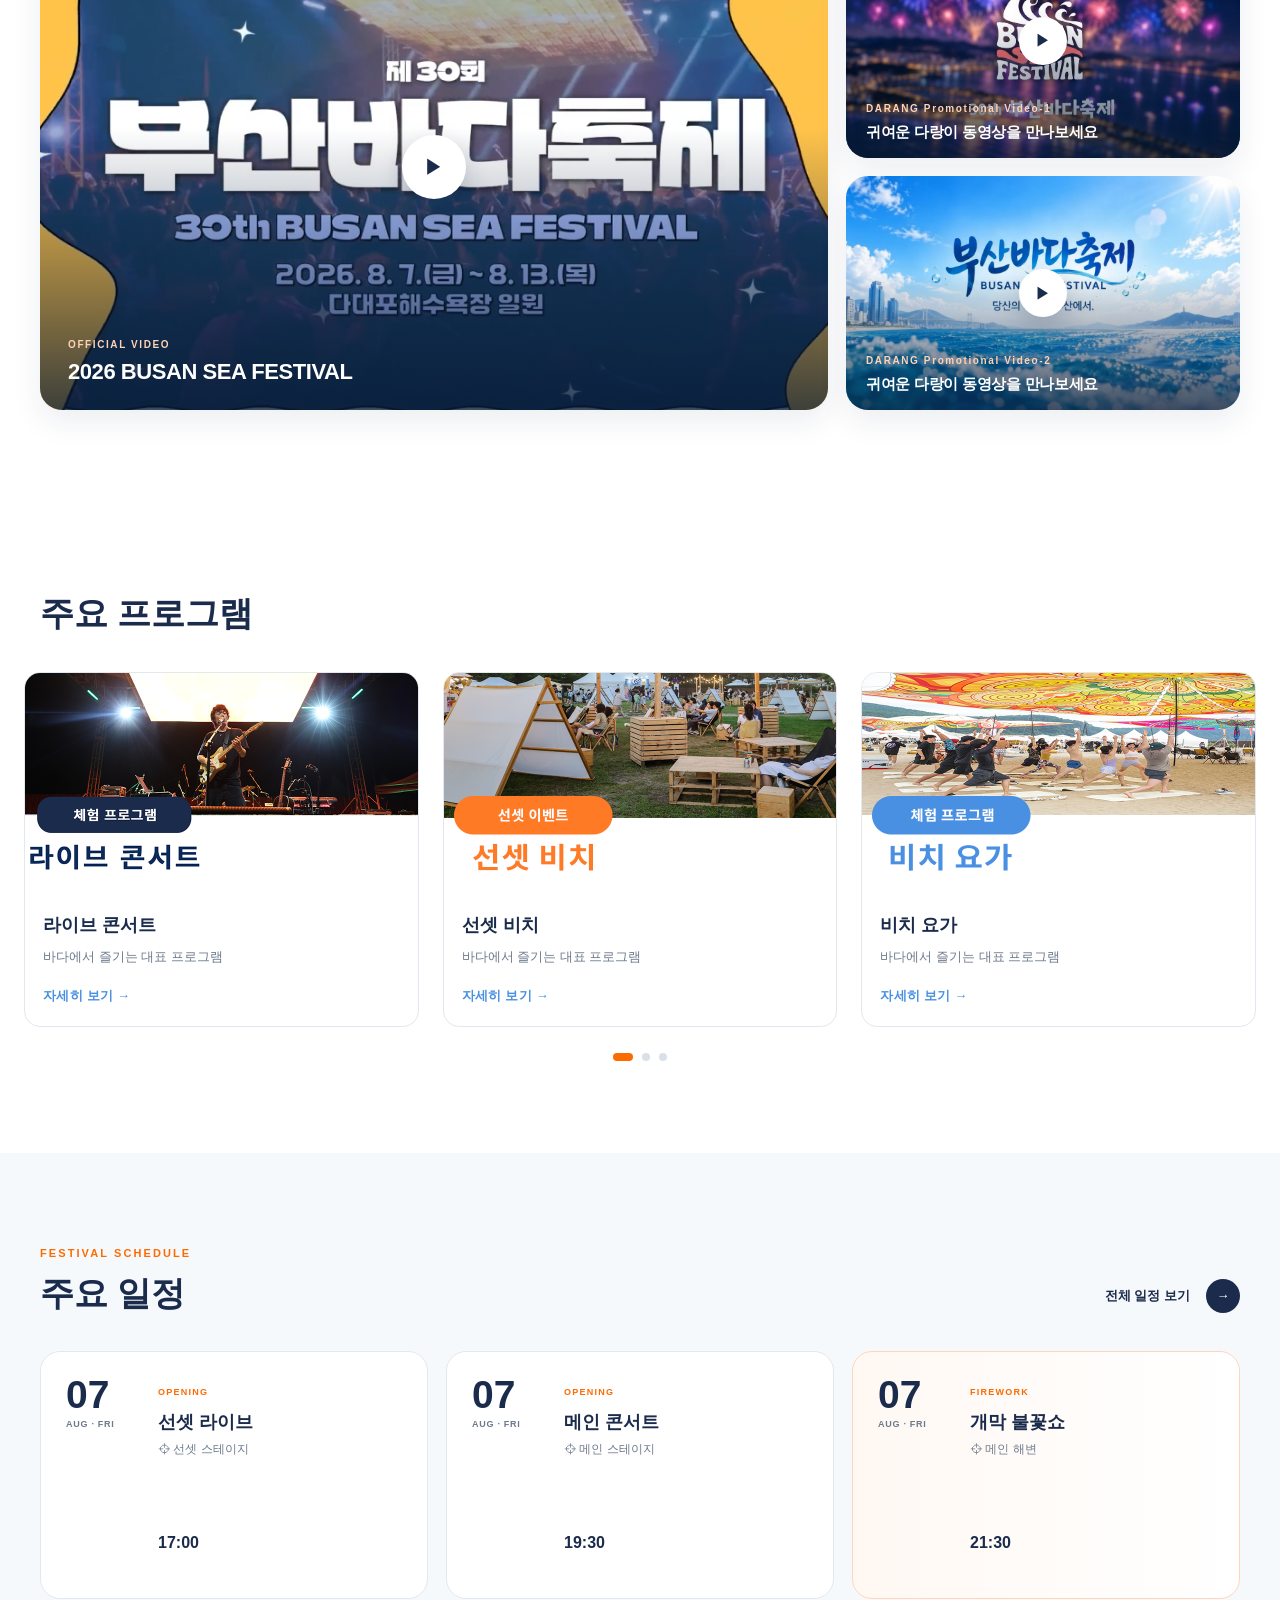
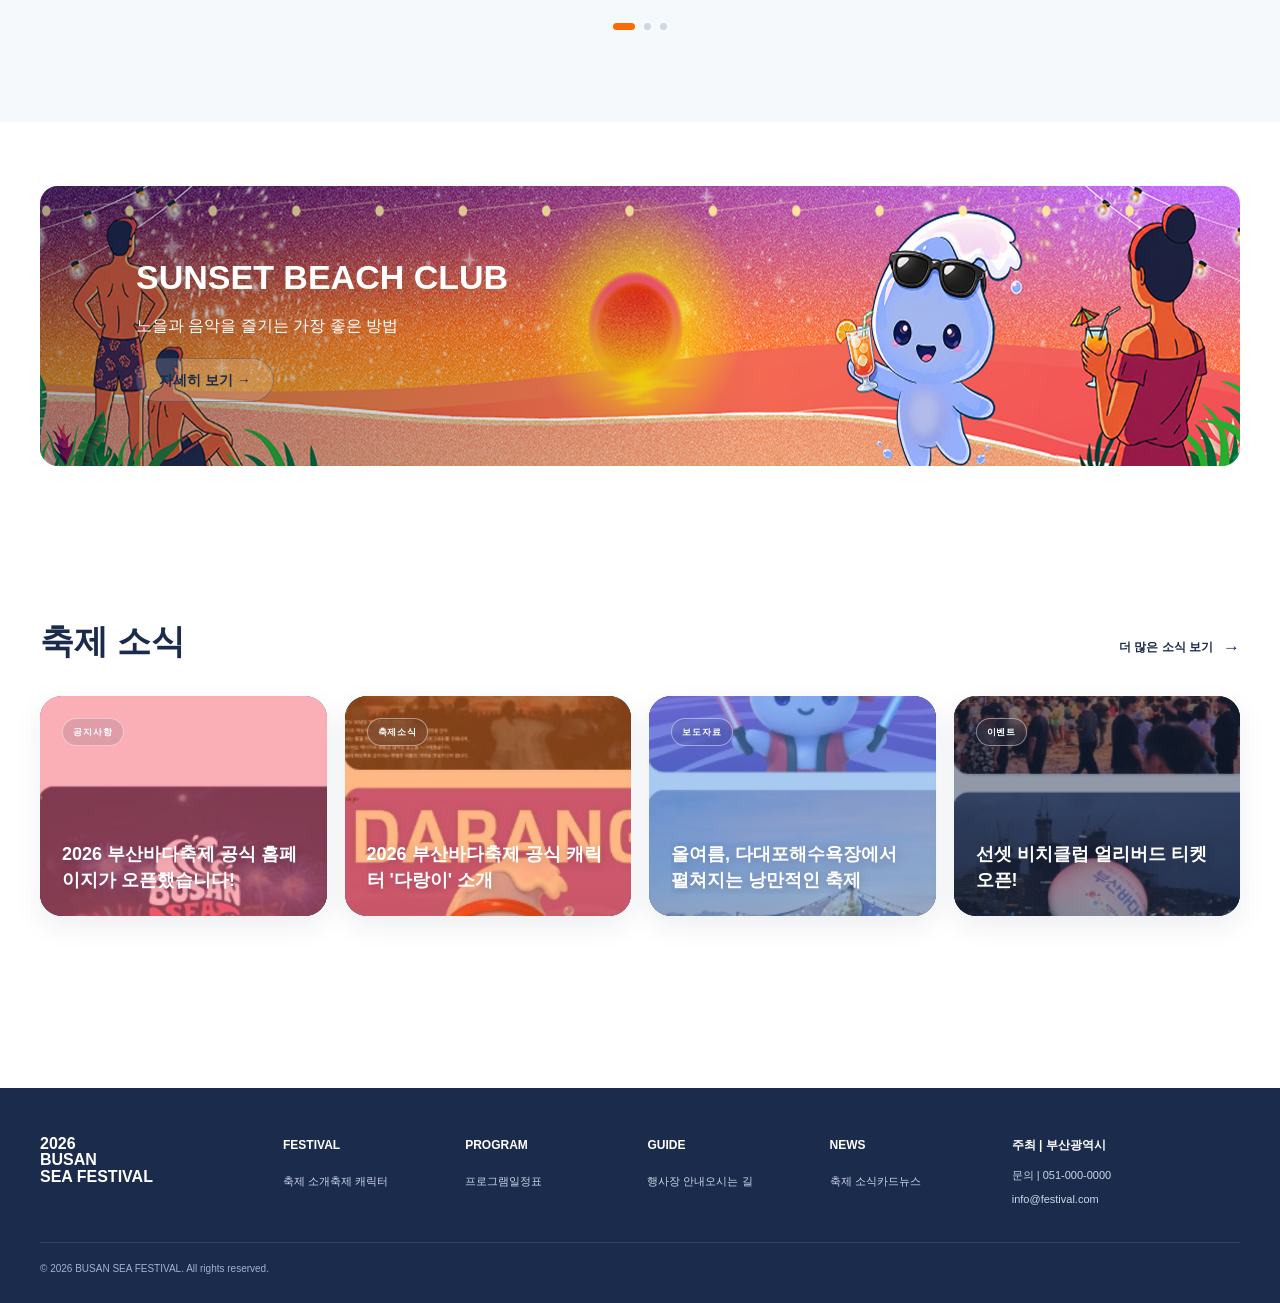
==== commit 8c6a2924: "프로그램카드 추가" ====
--- a/index.html
+++ b/index.html
@@ -110,7 +110,7 @@
             <div class="body"><h3>라이브 콘서트</h3><p>바다에서 즐기는 대표 프로그램</p><a class="eyebrow" href="program.html#program-1" draggable="false">자세히 보기 →</a></div>
           </article>
           <article class="card program-card">
-            <img src="assets/program-2.jpg" alt="선셋 비치" draggable="false" loading="lazy">
+            <img src="assets/프로그램/선셋비치.png" alt="선셋 비치" draggable="false" loading="lazy">
             <div class="body"><h3>선셋 비치</h3><p>바다에서 즐기는 대표 프로그램</p><a class="eyebrow" href="program.html#program-2" draggable="false">자세히 보기 →</a></div>
           </article>
           <article class="card program-card">
@@ -124,11 +124,11 @@
             <div class="body"><h3>헤나 체험</h3><p>아름다운 헤나로 나 자신을 뽐내기</p><a class="eyebrow" href="program.html#program-4" draggable="false">자세히 보기 →</a></div>
           </article>
           <article class="card program-card">
-            <img src="assets/program-5.jpg" alt="다대포 푸드존" draggable="false" loading="lazy">
+            <img src="assets/프로그램/다대포 푸드존.png" alt="다대포 푸드존" draggable="false" loading="lazy">
             <div class="body"><h3>다대포 푸드존</h3><p>바다에서 즐기는 대표 프로그램</p><a class="eyebrow" href="program.html#program-5" draggable="false">자세히 보기 →</a></div>
           </article>
           <article class="card program-card">
-            <img src="assets/program-6.jpg" alt="불꽃 이벤트" draggable="false" loading="lazy">
+            <img src="assets/프로그램/불꽃 이벤트.png" alt="불꽃 이벤트" draggable="false" loading="lazy">
             <div class="body"><h3>불꽃 이벤트</h3><p>바다에서 즐기는 대표 프로그램</p><a class="eyebrow" href="program.html#program-6" draggable="false">자세히 보기 →</a></div>
           </article>
         </div>
@@ -138,7 +138,7 @@
             <div class="body"><h3>비치 오프닝</h3><p>여름 바다에서 시작하는 특별한 무대</p><a class="eyebrow" href="program.html#program-7" draggable="false">자세히 보기 →</a></div>
           </article>
           <article class="card program-card">
-            <img src="assets/program-2.jpg" alt="선셋 DJ 파티" draggable="false" loading="lazy">
+            <img src="assets/프로그램/선셋DJ파티.png" alt="선셋 DJ 파티" draggable="false" loading="lazy">
             <div class="body"><h3>선셋 DJ 파티</h3><p>노을과 음악이 함께하는 비치 파티</p><a class="eyebrow" href="program.html#program-8" draggable="false">자세히 보기 →</a></div>
           </article>
           <article class="card program-card">
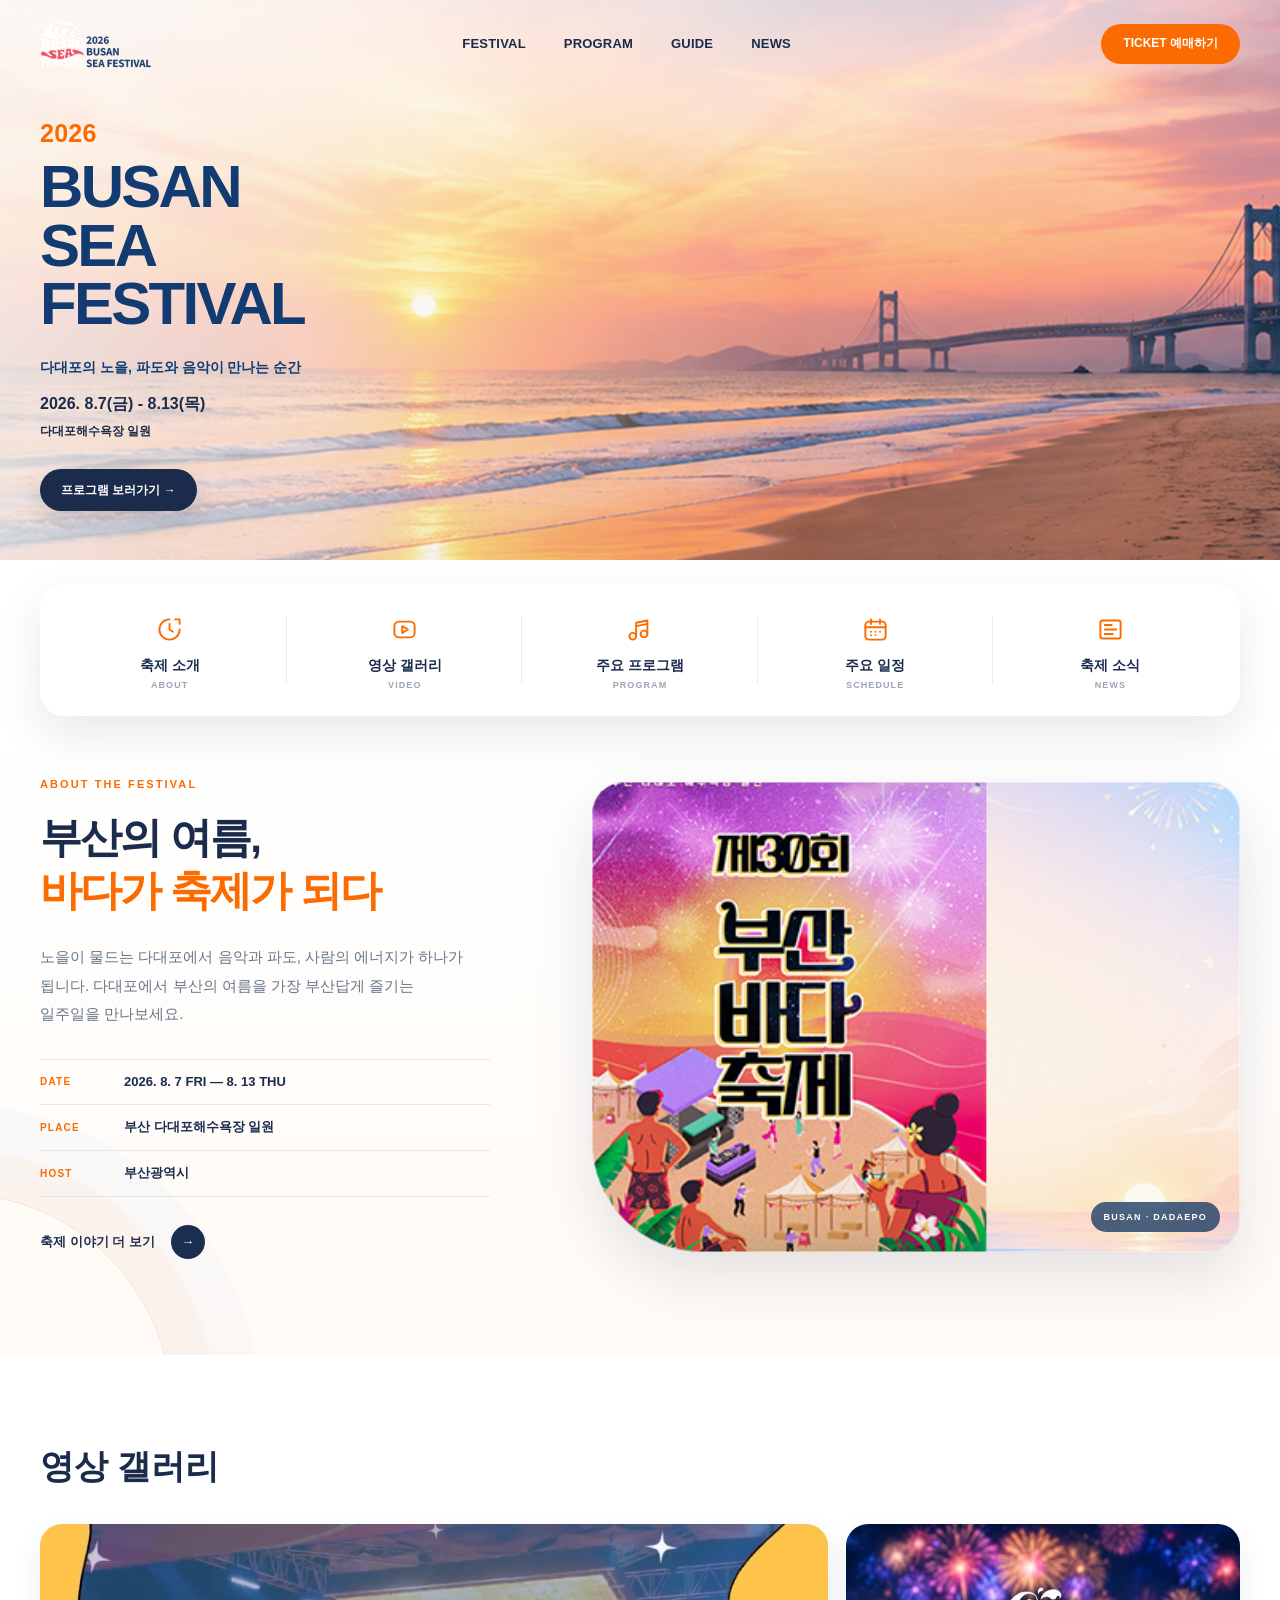
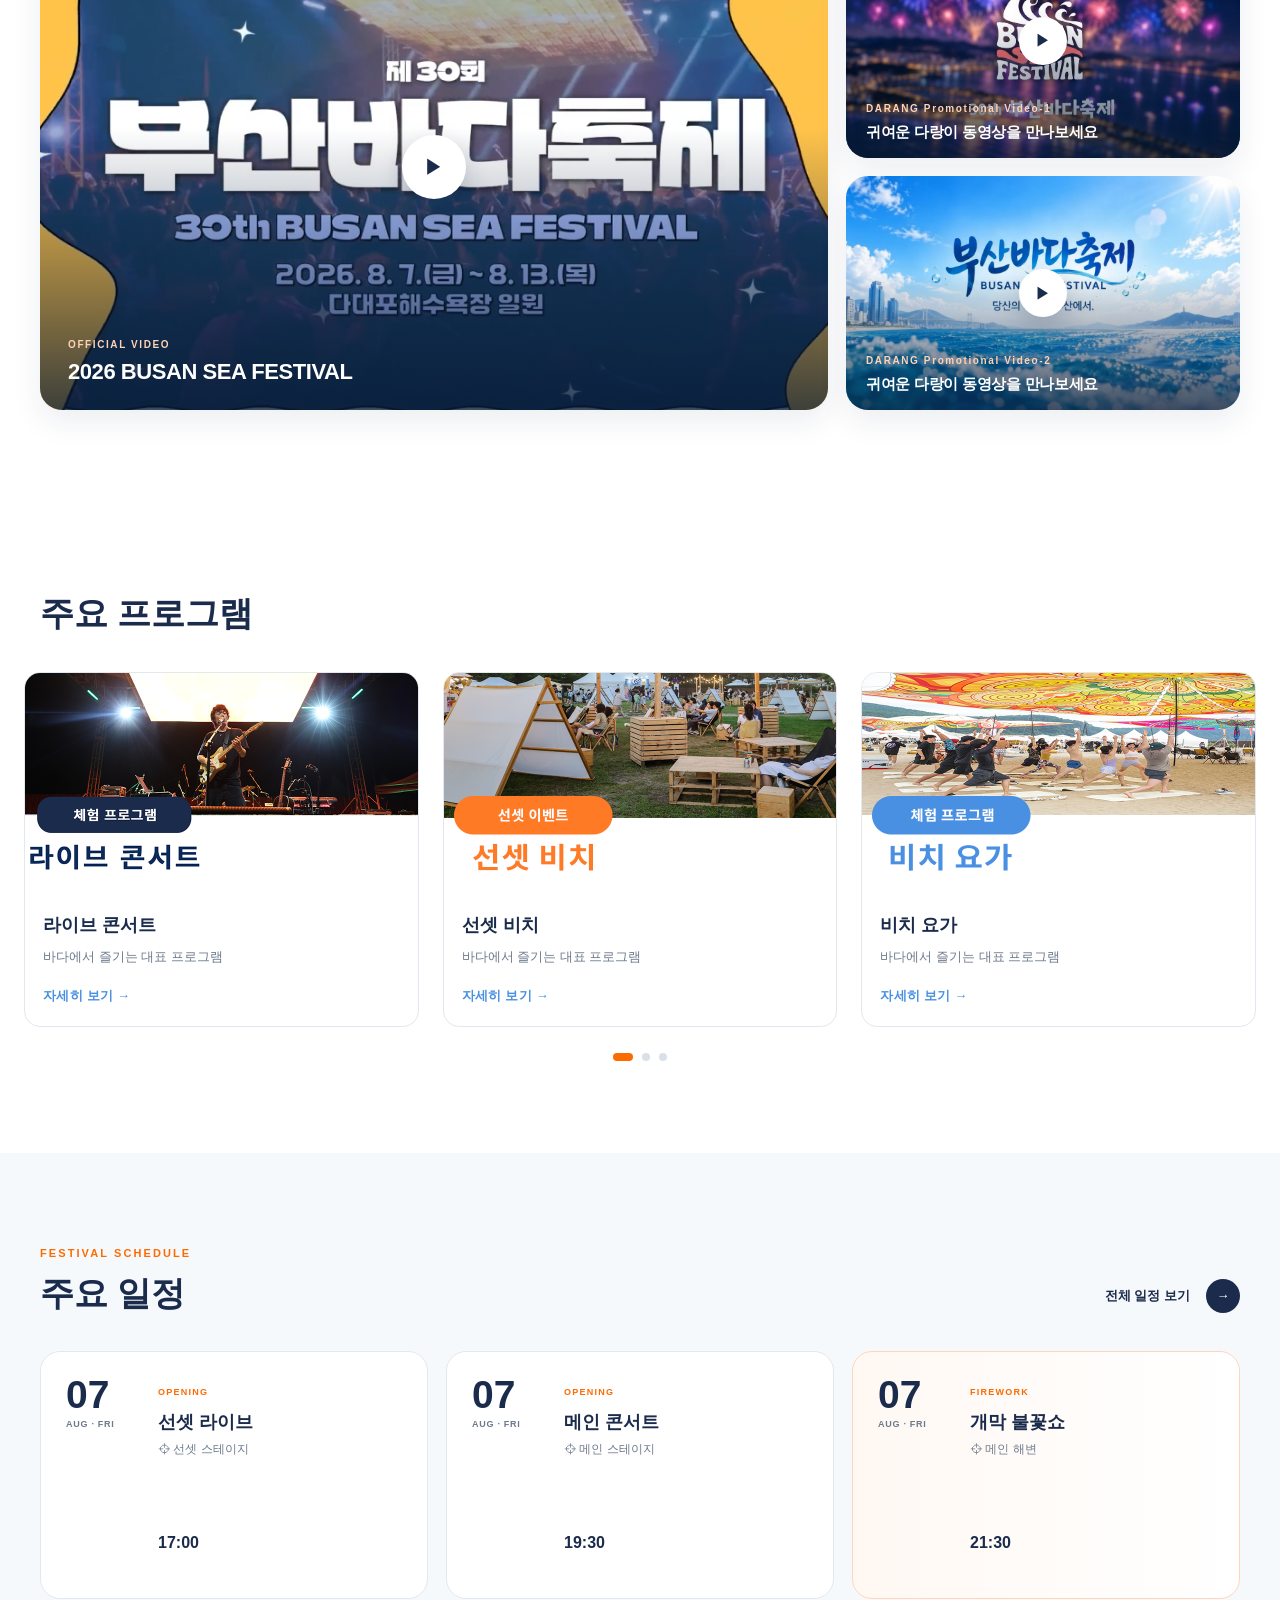
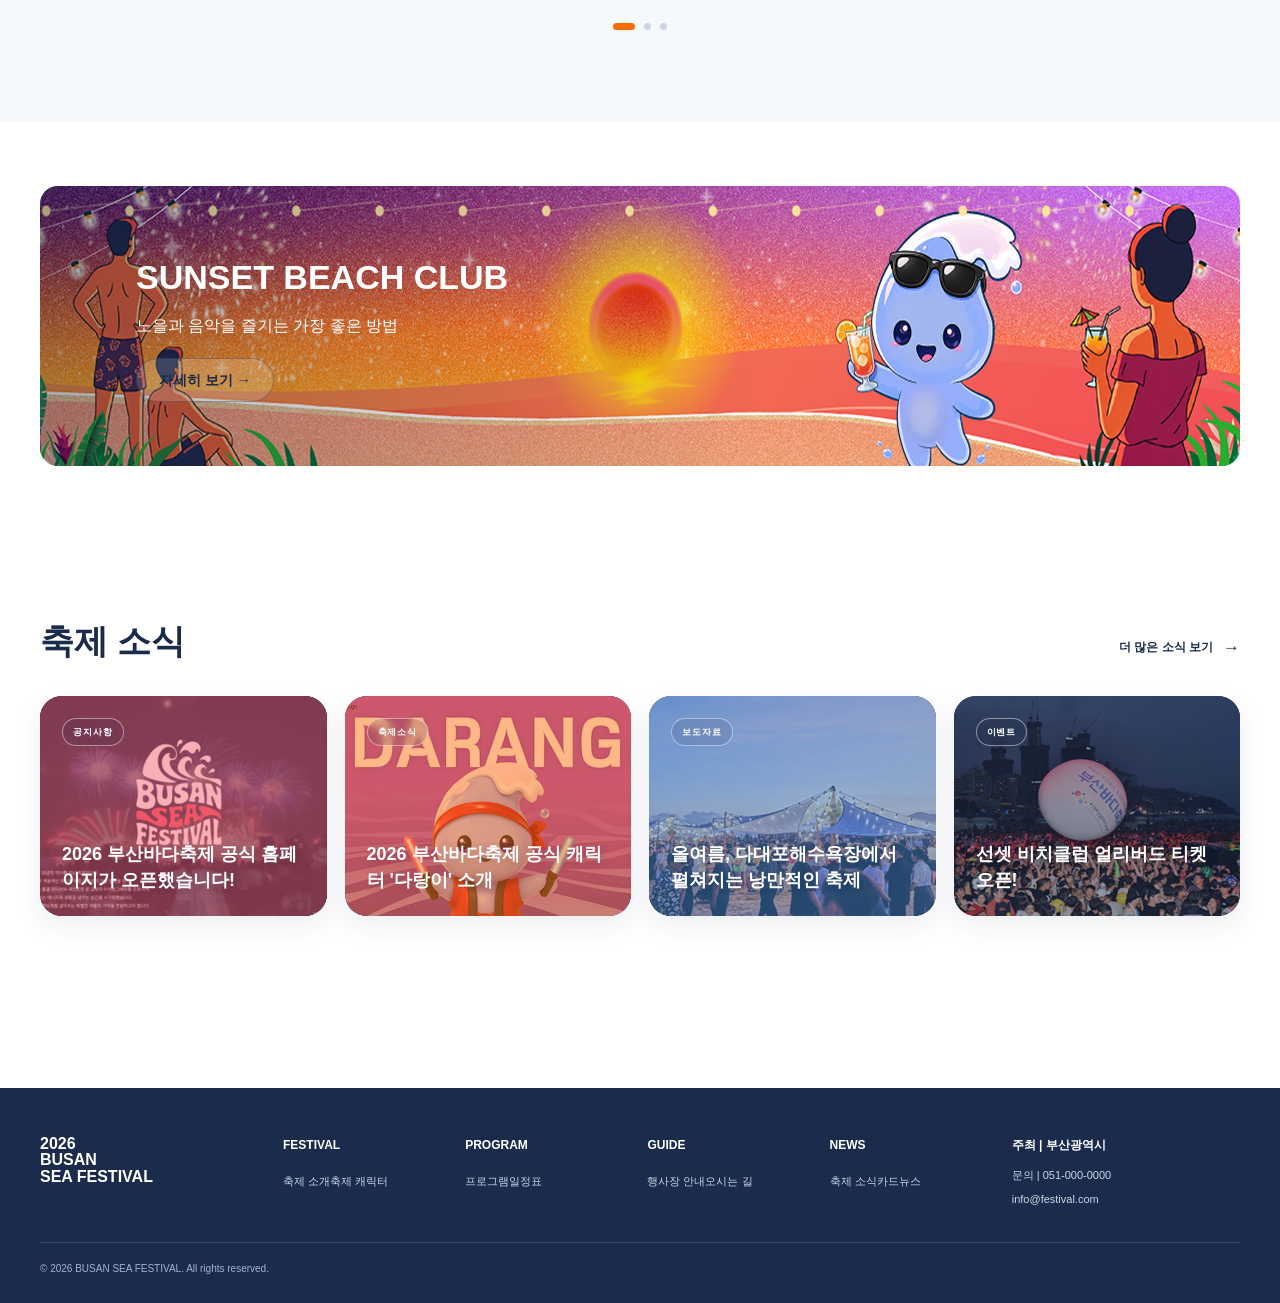
==== commit f8842fa6: "뉴스페이지" ====
--- a/index.html
+++ b/index.html
@@ -187,22 +187,22 @@
     </div>
     <div class="home-news__grid">
       <a class="home-news-card home-news-card--coral" href="news.html">
-        <img src="assets/news-1.jpg" alt="2026 부산바다축제 공식 홈페이지 오픈 소식" loading="lazy">
+        <img src="assets/뉴스/뉴스1.png" alt="2026 부산바다축제 공식 홈페이지 오픈 소식" loading="lazy">
         <span class="home-news-card__overlay" aria-hidden="true"></span>
         <span class="home-news-card__content"><span class="home-news-card__category">공지사항</span><strong>2026 부산바다축제 공식 홈페이지가 오픈했습니다!</strong></span>
       </a>
       <a class="home-news-card home-news-card--orange" href="뉴스상세페이지/news-detail-02.html">
-        <img src="assets/news-2.jpg" alt="2026 부산바다축제 공식 캐릭터 다랑이 소개" loading="lazy">
+        <img src="assets/뉴스/뉴스2.png" alt="2026 부산바다축제 공식 캐릭터 다랑이 소개" loading="lazy">
         <span class="home-news-card__overlay" aria-hidden="true"></span>
         <span class="home-news-card__content"><span class="home-news-card__category">축제소식</span><strong>2026 부산바다축제 공식 캐릭터 '다랑이' 소개</strong></span>
       </a>
       <a class="home-news-card home-news-card--blue" href="news.html">
-        <img src="assets/news-3.jpg" alt="다대포해수욕장에서 펼쳐지는 부산바다축제" loading="lazy">
+        <img src="assets/뉴스/뉴스3.png" alt="다대포해수욕장에서 펼쳐지는 부산바다축제" loading="lazy">
         <span class="home-news-card__overlay" aria-hidden="true"></span>
         <span class="home-news-card__content"><span class="home-news-card__category">보도자료</span><strong>올여름, 다대포해수욕장에서 펼쳐지는 낭만적인 축제</strong></span>
       </a>
       <a class="home-news-card home-news-card--navy" href="news.html">
-        <img src="assets/news-4.jpg" alt="선셋 비치클럽 얼리버드 티켓 오픈" loading="lazy">
+        <img src="assets/뉴스/뉴스4.png" alt="선셋 비치클럽 얼리버드 티켓 오픈" loading="lazy">
         <span class="home-news-card__overlay" aria-hidden="true"></span>
         <span class="home-news-card__content"><span class="home-news-card__category">이벤트</span><strong>선셋 비치클럽 얼리버드 티켓 오픈!</strong></span>
       </a>
--- a/css/main.css
+++ b/css/main.css
@@ -1243,3 +1243,68 @@
   .qty{grid-template-columns:44px 1fr 44px}
   .qty button{min-width:44px;min-height:44px}
 }
+
+
+.program-hero{
+  background:
+    linear-gradient(
+      90deg,
+      rgba(255,250,244,.68) 0%,
+      rgba(255,247,238,.42) 28%,
+      rgba(255,244,231,.12) 48%,
+      rgba(255,255,255,0) 68%
+    ),
+    url("../assets/프로그램/프로그램 헤더.png") center / cover no-repeat;
+}
+
+
+.guide-hero{
+  background:
+    linear-gradient(
+      90deg,
+      rgba(255,250,244,.68) 0%,
+      rgba(255,247,238,.42) 28%,
+      rgba(255,244,231,.12) 48%,
+      rgba(255,255,255,0) 68%
+    ),
+    url("../assets/가이드/가이드 메인헤더.png") center / cover no-repeat;
+}
+
+
+.festival-hero{
+  background:
+    linear-gradient(
+      90deg,
+      rgba(255,250,244,.68) 0%,
+      rgba(255,247,238,.42) 28%,
+      rgba(255,244,231,.12) 48%,
+      rgba(255,255,255,0) 68%
+    ),
+    url("../assets/페스티벌/페스티벌 메인헤더.png") center / cover no-repeat;
+}
+
+
+.news-hero{
+  background:
+    linear-gradient(
+      90deg,
+      rgba(255,250,244,.68) 0%,
+      rgba(255,247,238,.42) 28%,
+      rgba(255,244,231,.12) 48%,
+      rgba(255,255,255,0) 68%
+    ),
+    url("../assets/뉴스/뉴스 메인헤더.png") center / cover no-repeat;
+}
+
+
+.ticket-hero{
+  background:
+    linear-gradient(
+      90deg,
+      rgba(255,250,244,.68) 0%,
+      rgba(255,247,238,.42) 28%,
+      rgba(255,244,231,.12) 48%,
+      rgba(255,255,255,0) 68%
+    ),
+    url("../assets/티켓/티켓 메인헤더.png") center / cover no-repeat;
+}
